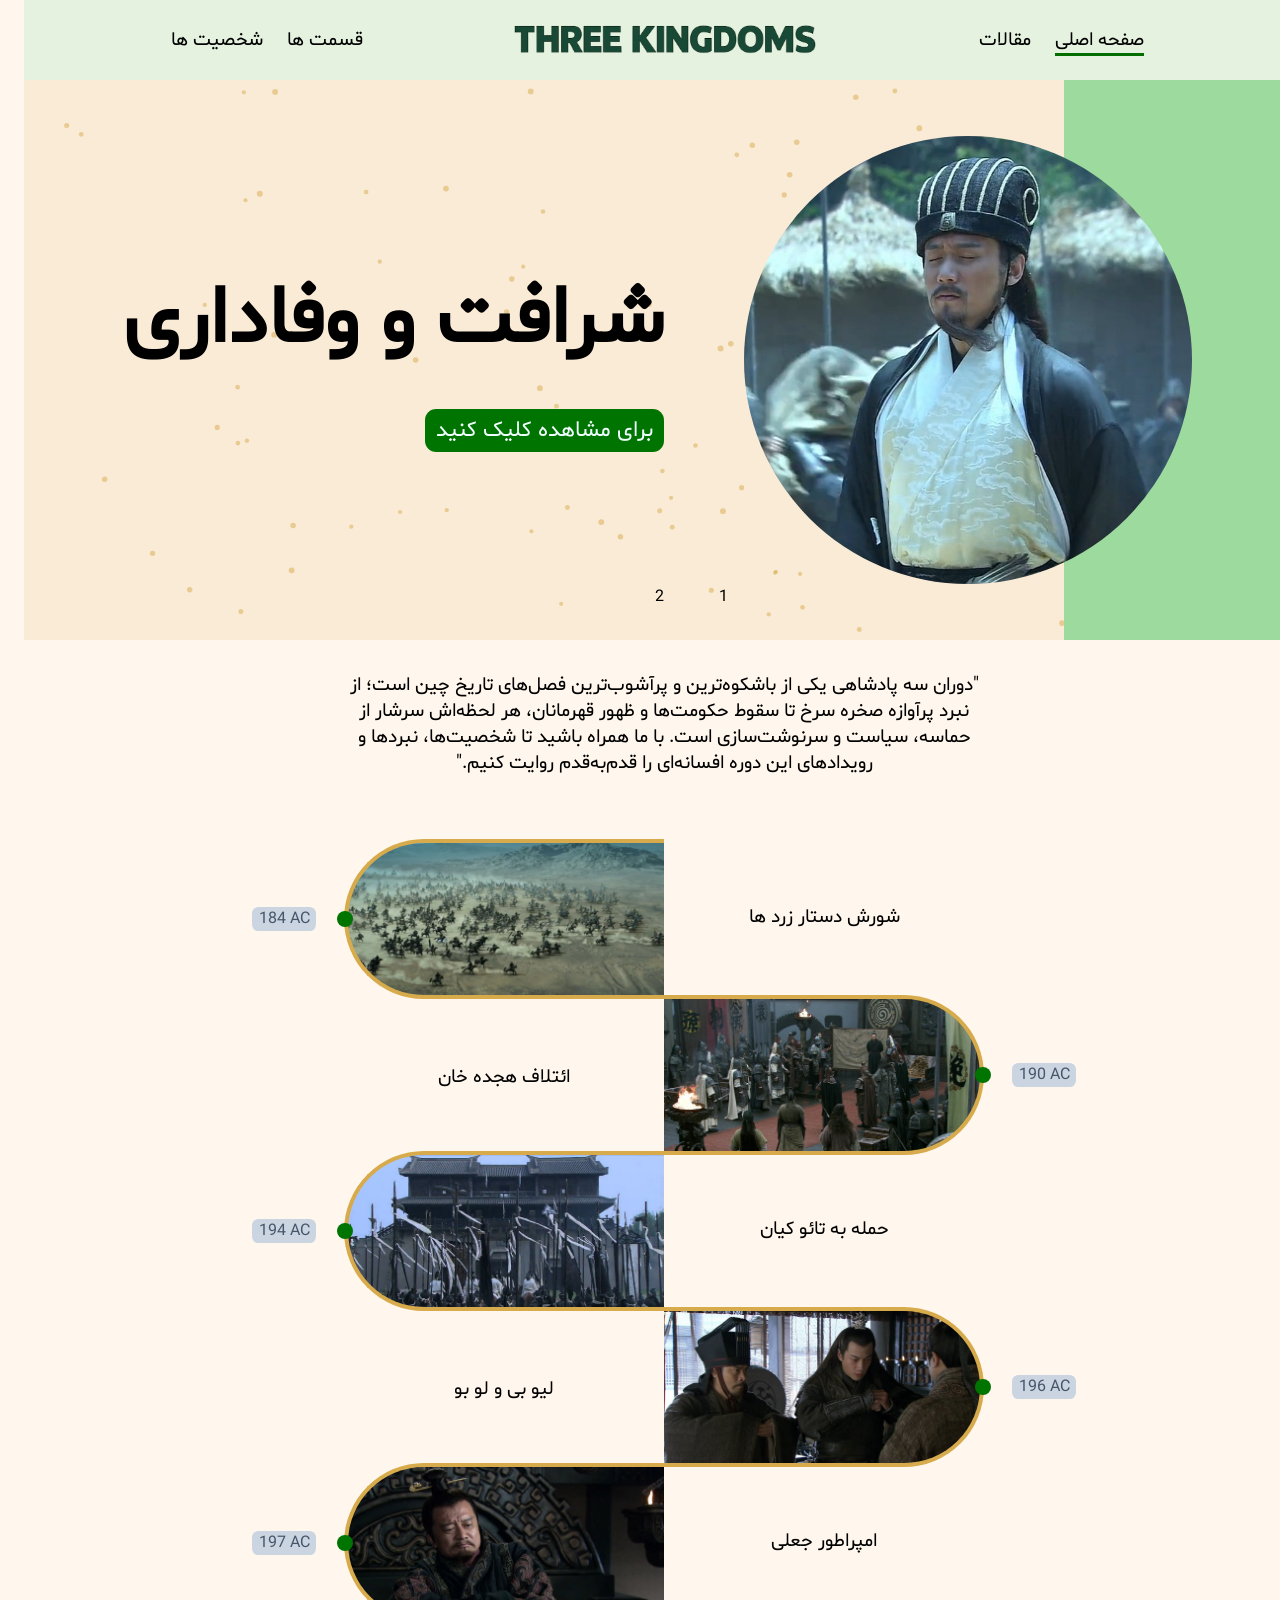
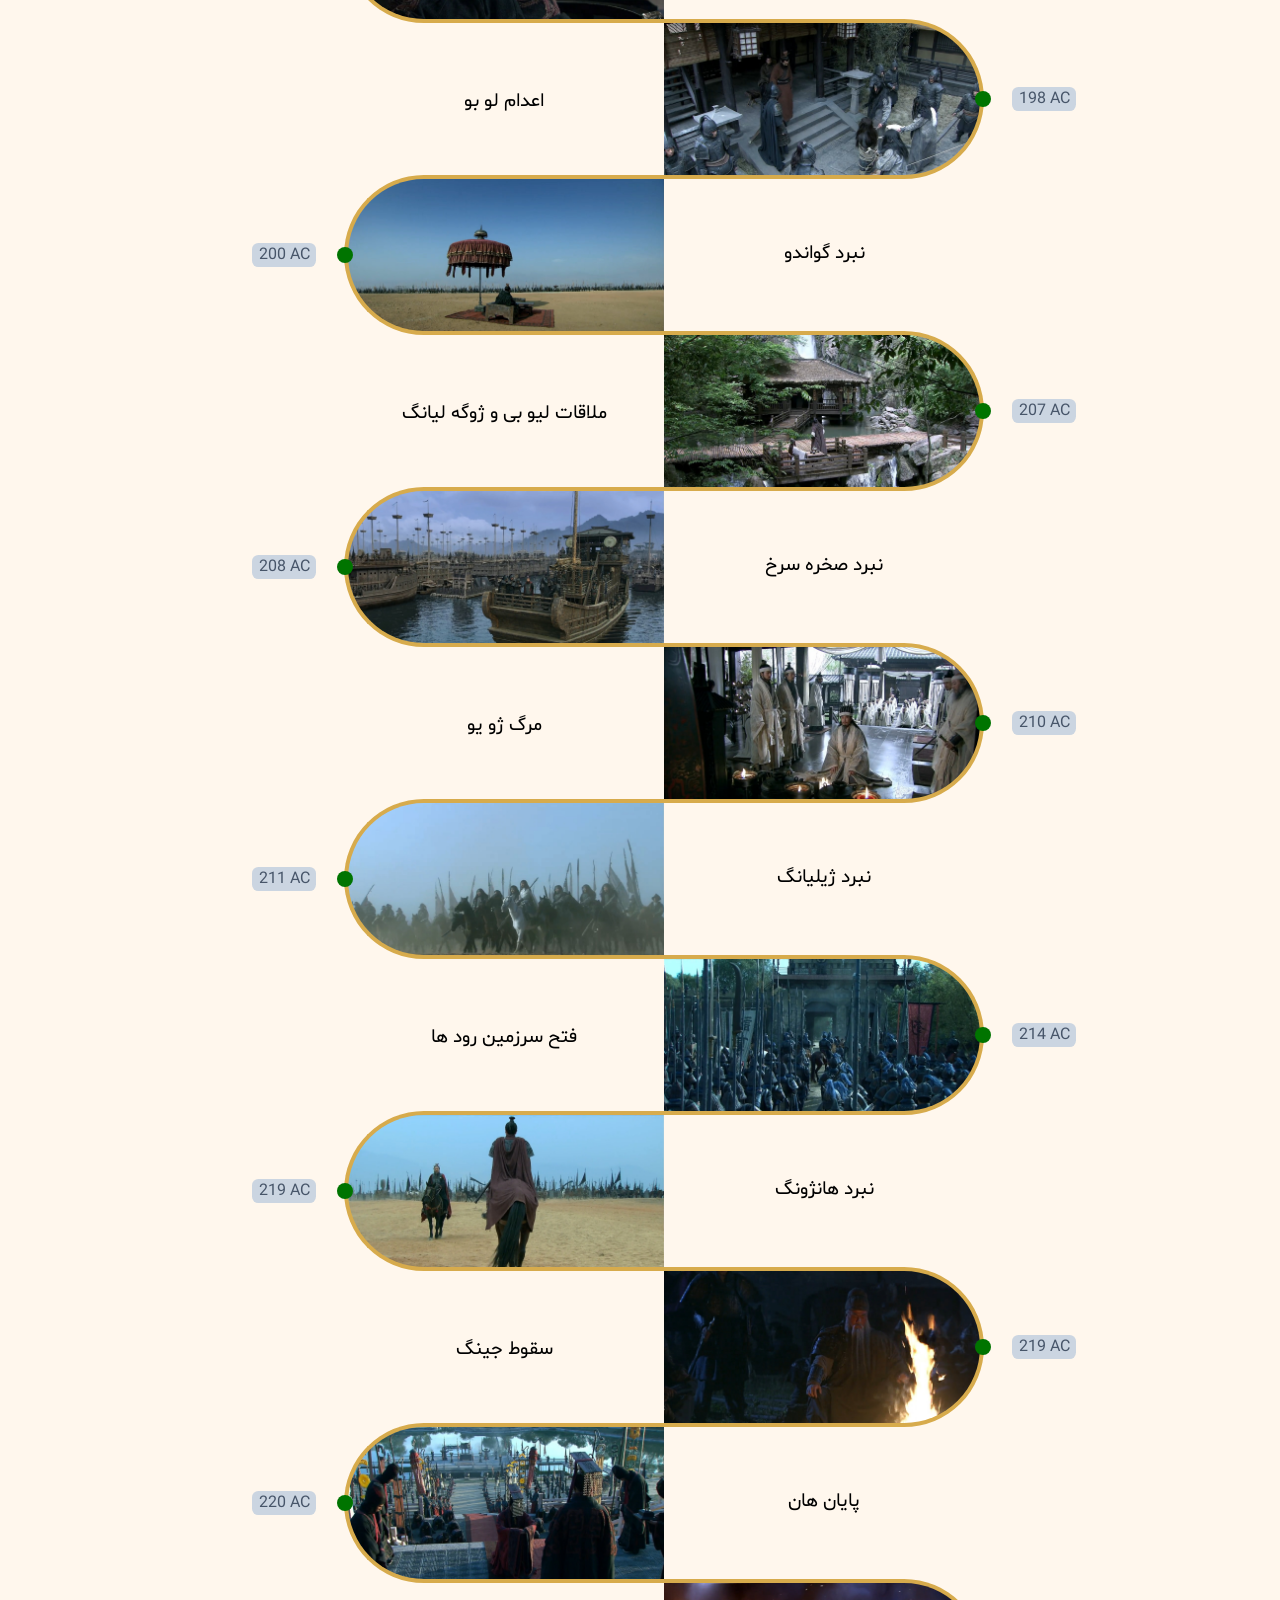
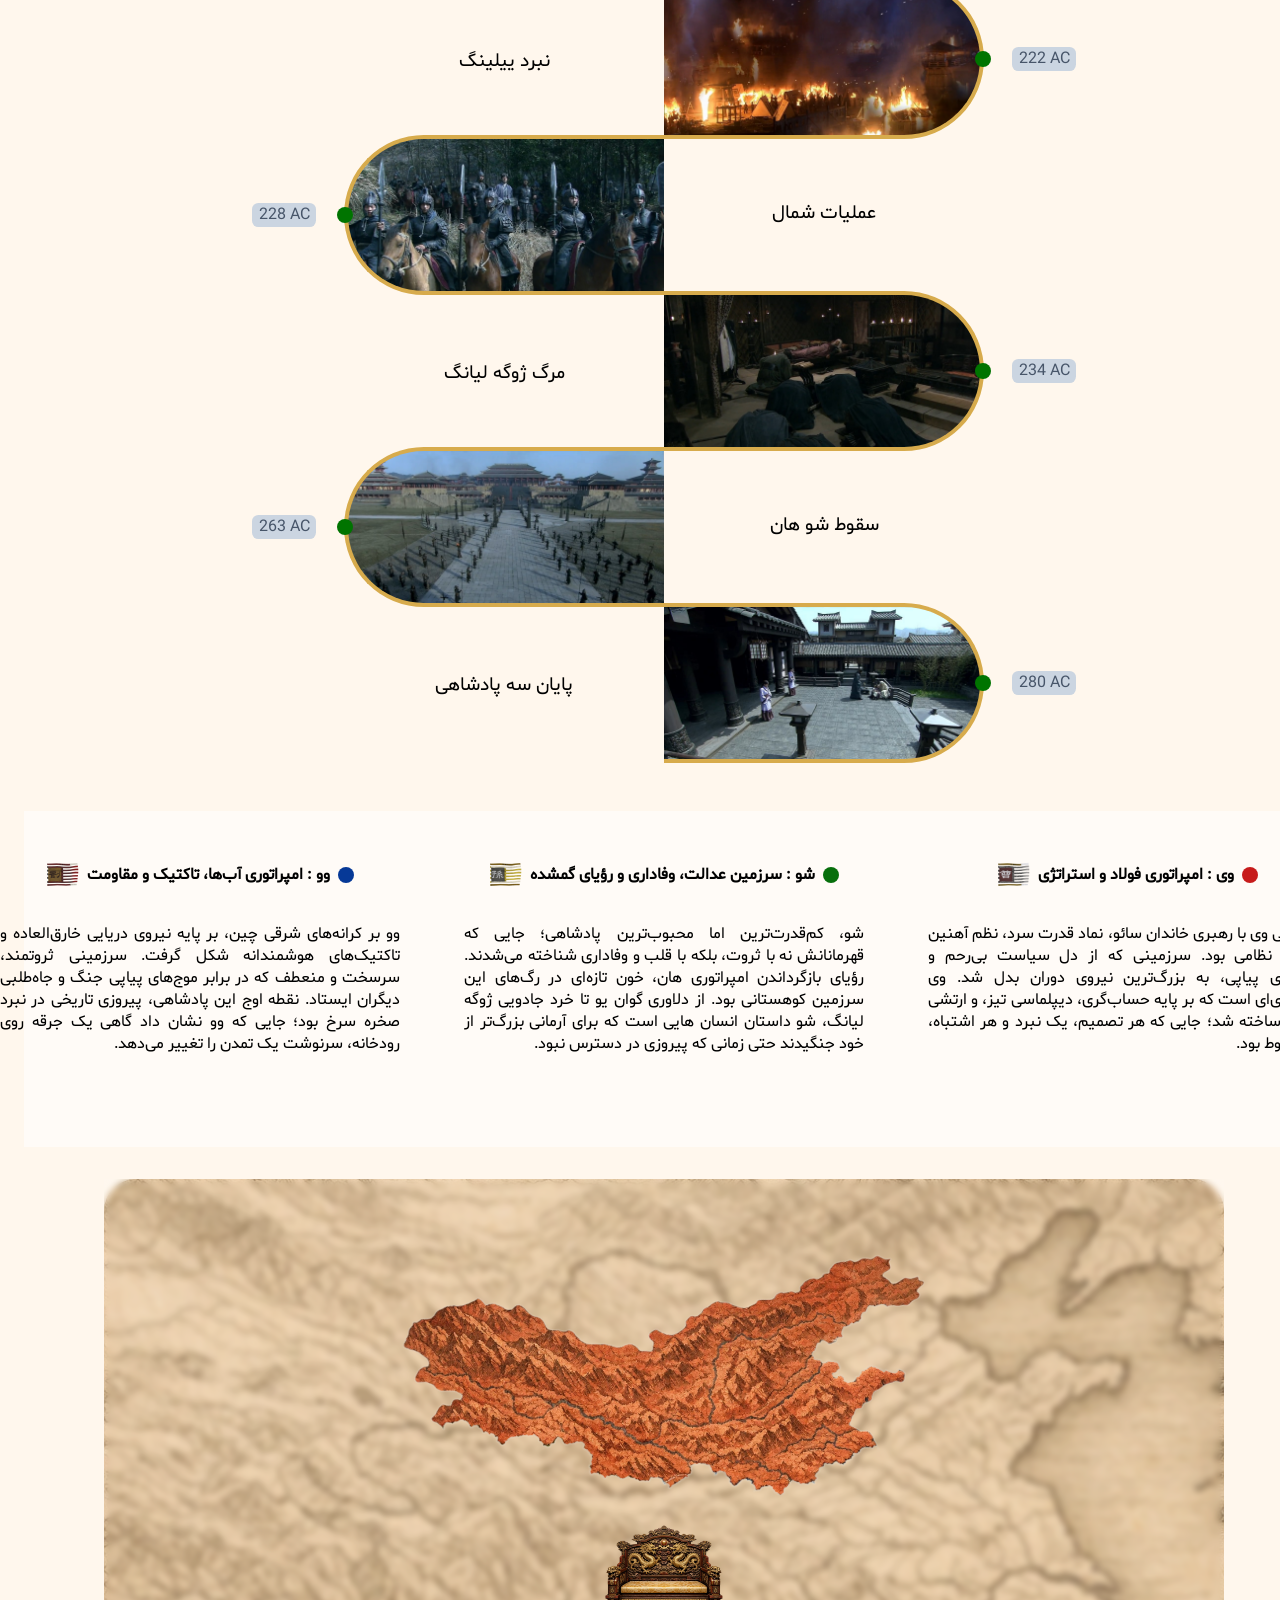
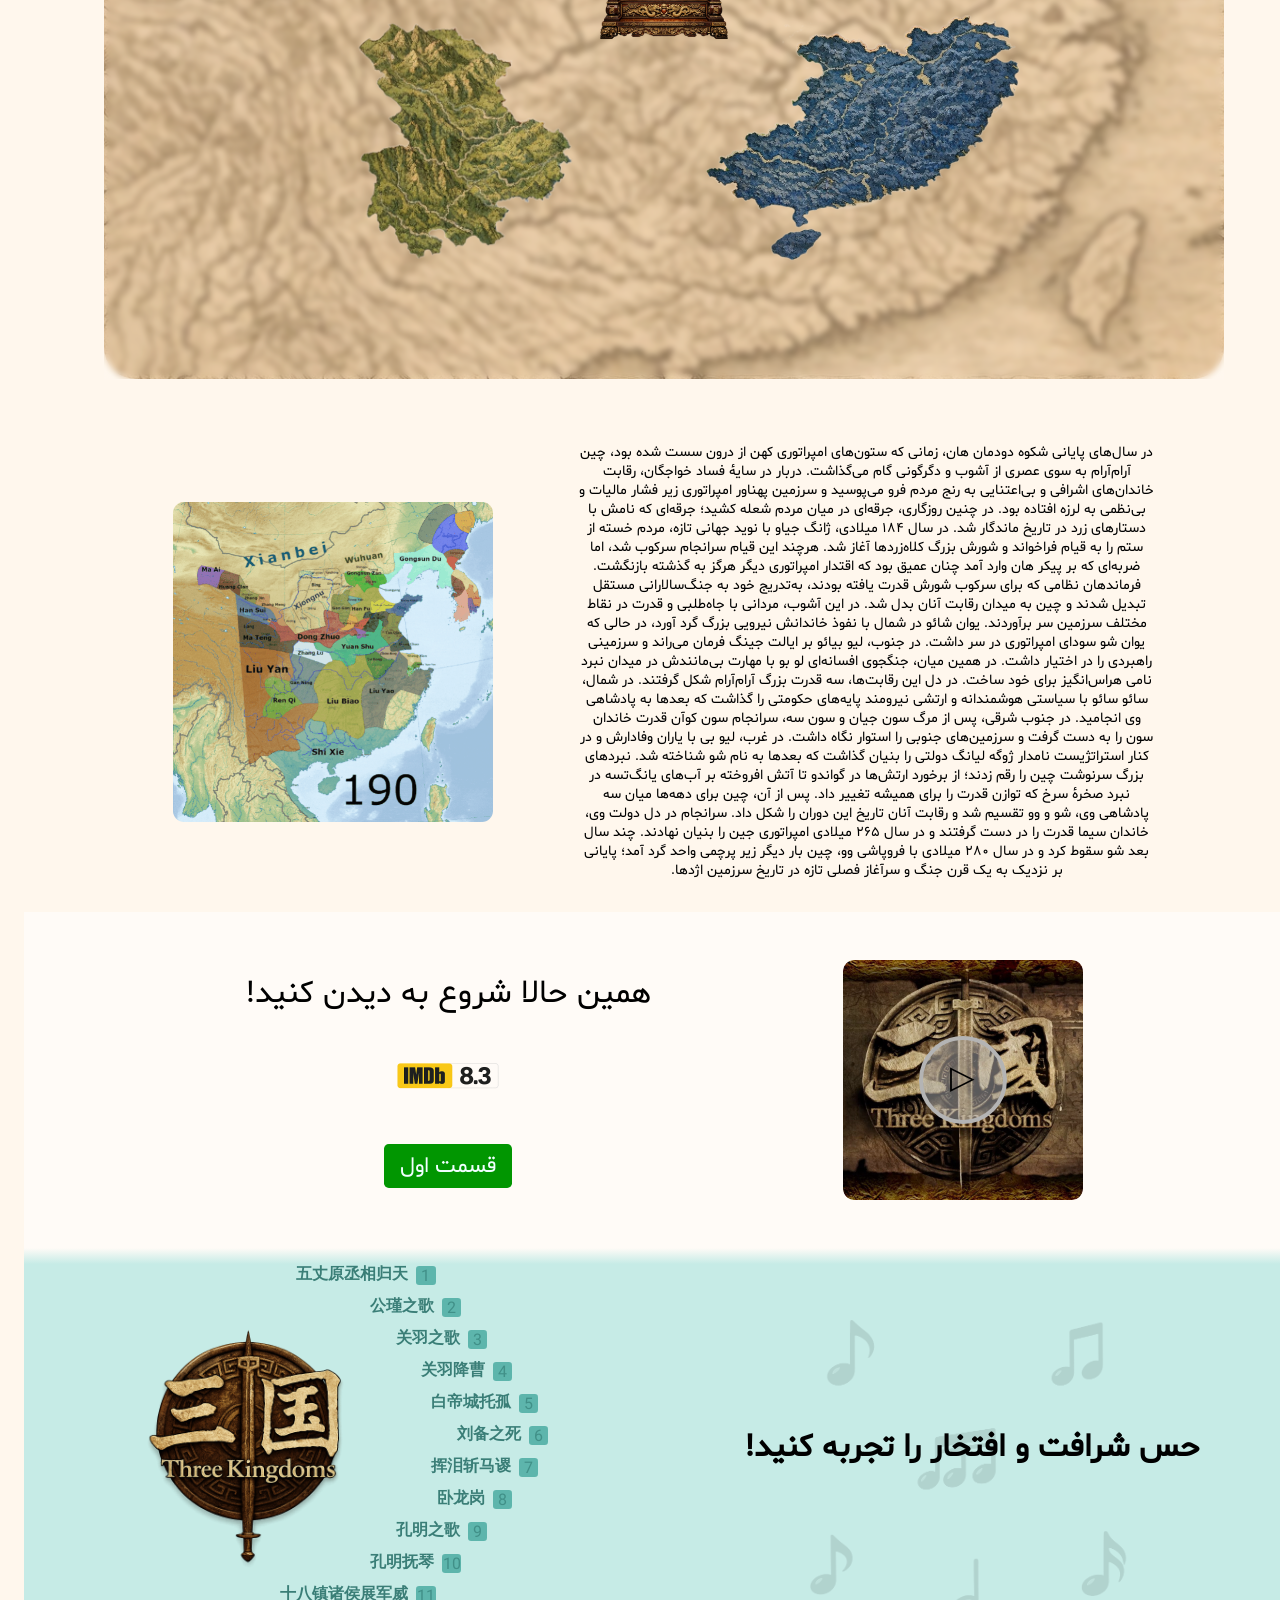
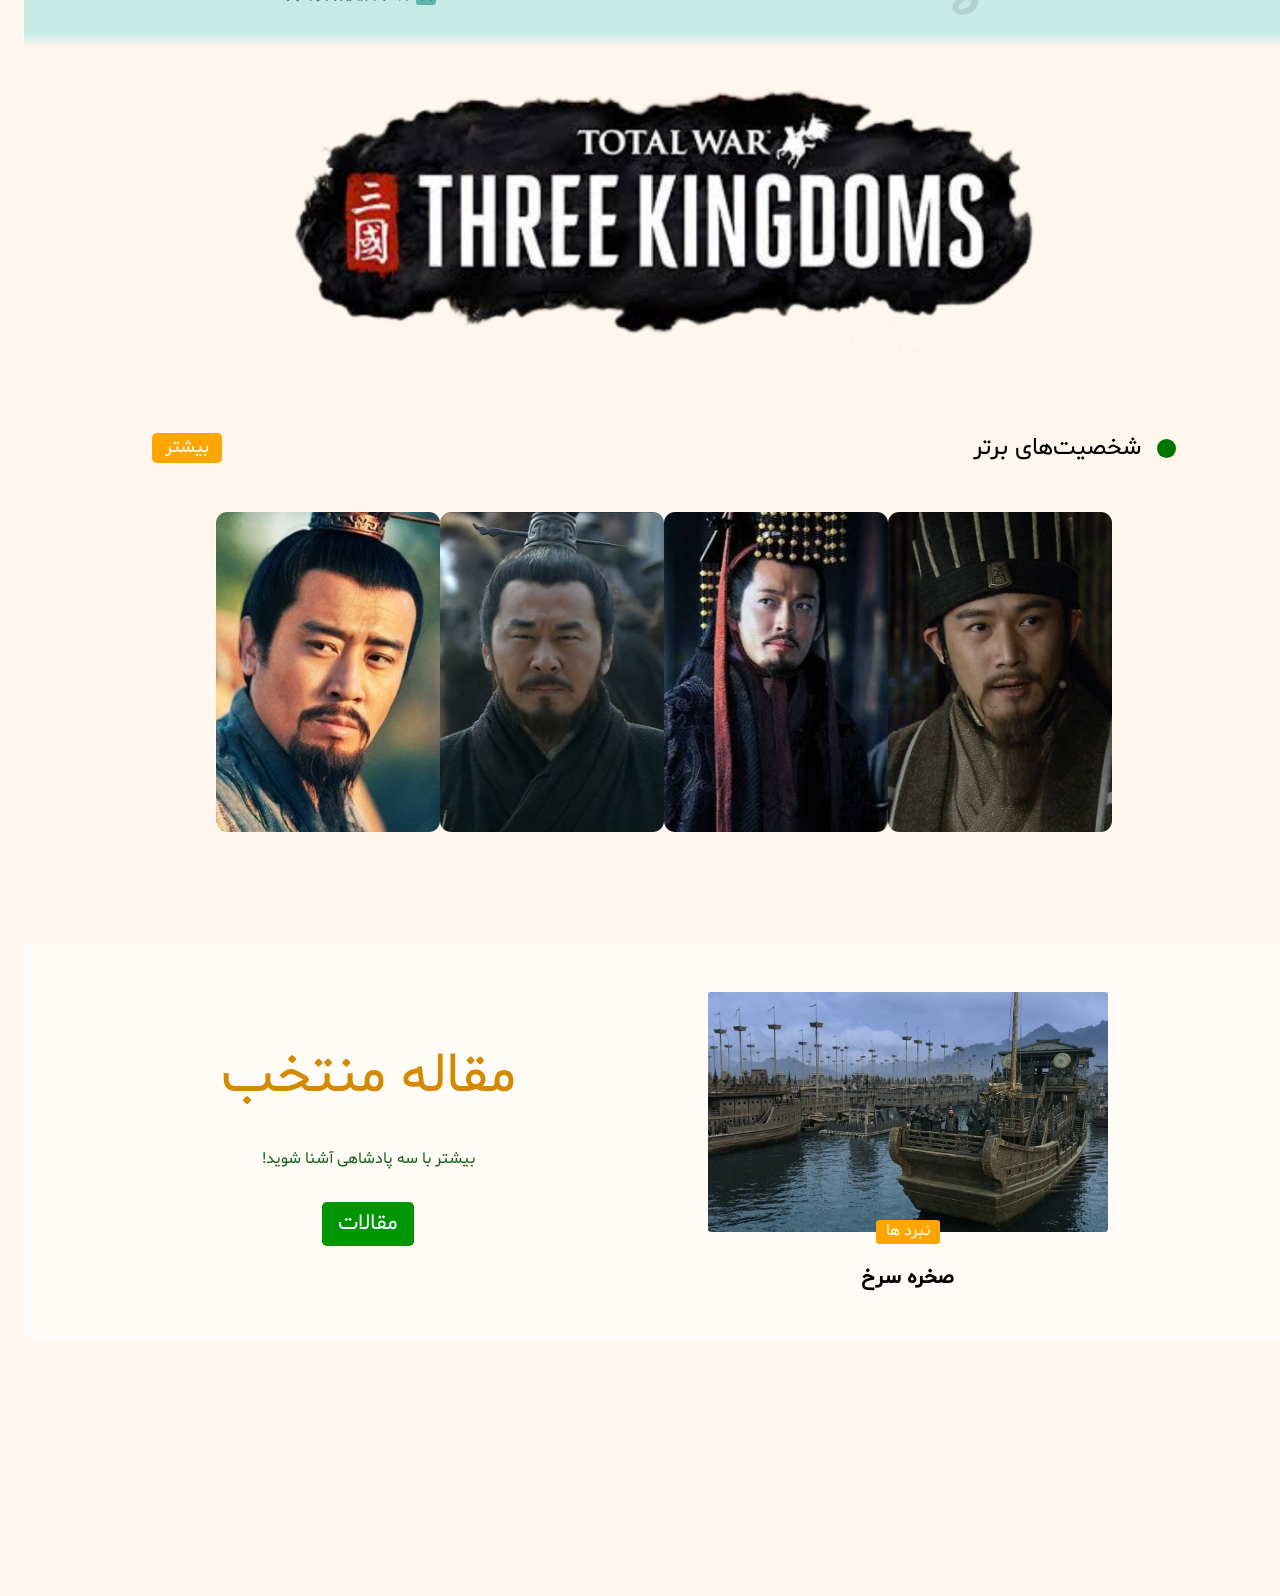
==== temp/index.html @ 510766f8 "Add files via upload" ====
<!doctype html>
<html lang="fa" dir="rtl">
  <head>
    <meta charset="UTF-8" />
    <meta name="viewport" content="width=device-width, initial-scale=1.0" />
    <meta name="theme-color" content="rgb(157, 218, 157)" />
    <link rel="stylesheet" href="../style/index.css" />
    <title>THREE KINGDOMS</title>
  </head>
  <body>
    <div class="div">
      <!-- header -->
      <div class="header">
        <div class="hed-1">
          <a href="../temp/index.html" class="hed-1-c"
            >صفحه اصلی
            <div class="a-extra ss"></div
          ></a>
          <a href="../temp/veblog.html" class="hed-1-c"
            >مقالات
            <div class="a-extra"></div
          ></a>
        </div>
        <div class="hed-2"></div>
        <div class="hed-1">
          <a href="../temp/episode.html" class="hed-1-c"
            >قسمت ها
            <div class="a-extra"></div
          ></a>
          <a href="../temp/persons.html" class="hed-1-c"
            >شخصیت ها
            <div class="a-extra"></div
          ></a>
        </div>
      </div>

      <div class="hola hidt"></div>
      <div class="panel w0">
        <div class="panel-titr">منو</div>
        <div class="panel-body">
          <a href="../temp/index.html" class="hed-1-c sd">صفحه اصلی </a>
          <a href="../temp/veblog.html" class="hed-1-c sd">مقالات </a>
          <a href="../temp/episode.html" class="hed-1-c sd">قسمت ها </a>
          <a href="../temp/persons.html" class="hed-1-c sd">شخصیت ها </a>
        </div>
      </div>
      <div class="panel-btn">
        <div class="panel-btn-child ca"></div>
        <div class="panel-btn-child cb"></div>
        <div class="panel-btn-child cc"></div>
      </div>
      <!-- hero -->
      <div class="hero">
        <canvas class="can"></canvas>
        <div class="hero-extra">
          <div class="hero-extra-1">
            <p class="s">1</p>
            <div class="hero-extra-1-kh"></div>
          </div>
          <div class="hero-extra-2">
            <p class="s">2</p>
            <div class="hero-extra-2-kh"></div>
          </div>
        </div>
        <div class="hero-1">
          <div class="hero-1-extra"></div>
          <div class="hero-1-1">
            <div class="hero-1-1-1"></div>
          </div>
          <div class="hero-1-2">
            <p class="hero-1-2-1">شرافت و وفاداری</p>
            <a href="../temp/episode.html" class="hero-1-2-2"
              >برای مشاهده کلیک کنید</a
            >
          </div>
        </div>
        <div class="hero-2 hidden">
          <div class="hero-2-extra"></div>
          <div class="hero-2-1">
            <p class="hero-2-1-1">ستیز و نیرنگ برای تسلط بر کشور</p>
            <a href="../temp/persons.html" class="hero-2-1-2">شخصیت های برتر</a>
          </div>
          <div class="hero-2-2">
            <div class="hero-2-2-1"></div>
          </div>
        </div>
      </div>
      <!-- text under hero -->
      <div class="under-ded">
        <div class="under-1"></div>
        <p class="under-2">
          "دوران سه پادشاهی یکی از باشکوه‌ترین و پرآشوب‌ترین فصل‌های تاریخ چین
          است؛ از نبرد پرآوازه صخره سرخ تا سقوط حکومت‌ها و ظهور قهرمانان، هر
          لحظه‌اش سرشار از حماسه، سیاست و سرنوشت‌سازی است. با ما همراه باشید تا
          شخصیت‌ها، نبردها و رویدادهای این دوره افسانه‌ای را قدم‌به‌قدم روایت
          کنیم."
        </p>
        <div class="under-3"></div>
      </div>
      <!--  timeline  -->
      <div class="time-line">
        <div class="time-left">
          <div class="time-left-1">شورش دستار زرد ها</div>
          <div
            class="time-left-2"
            style="background-image: url(&quot;../pict/first.jpg&quot;)"
          >
            <div class="time-left-cer"></div>
            <div class="time-left-date">184 AC</div>
          </div>
        </div>

        <div class="time-right">
          <div
            class="time-right-1"
            style="background-image: url(&quot;../pict/t1.jpg&quot;)"
          >
            <div class="time-right-cer"></div>
            <div class="time-right-date">190 AC</div>
          </div>
          <div class="time-right-2">ائتلاف هجده خان</div>
        </div>

        <div class="time-left">
          <div class="time-left-1">حمله به تائو کیان</div>
          <div
            class="time-left-2"
            style="background-image: url(&quot;../pict/t2.jpg&quot;)"
          >
            <div class="time-left-cer"></div>
            <div class="time-left-date">194 AC</div>
          </div>
        </div>

        <div class="time-right">
          <div
            class="time-right-1"
            style="background-image: url(&quot;../pict/t3.jpg&quot;)"
          >
            <div class="time-right-cer"></div>
            <div class="time-right-date">196 AC</div>
          </div>
          <div class="time-right-2">لیو بی و لو بو</div>
        </div>

        <div class="time-left">
          <div class="time-left-1">امپراطور جعلی</div>
          <div
            class="time-left-2"
            style="background-image: url(&quot;../pict/t4.jpg&quot;)"
          >
            <div class="time-left-cer"></div>
            <div class="time-left-date">197 AC</div>
          </div>
        </div>

        <div class="time-right">
          <div
            class="time-right-1"
            style="background-image: url(&quot;../pict/t5.jpg&quot;)"
          >
            <div class="time-right-cer"></div>
            <div class="time-right-date">198 AC</div>
          </div>
          <div class="time-right-2">اعدام لو بو</div>
        </div>

        <div class="time-left">
          <div class="time-left-1">نبرد گواندو</div>
          <div
            class="time-left-2"
            style="background-image: url(&quot;../pict/t6.jpg&quot;)"
          >
            <div class="time-left-cer"></div>
            <div class="time-left-date">200 AC</div>
          </div>
        </div>

        <div class="time-right">
          <div
            class="time-right-1"
            style="background-image: url(&quot;../pict/t7.jpg&quot;)"
          >
            <div class="time-right-cer"></div>
            <div class="time-right-date">207 AC</div>
          </div>
          <div class="time-right-2">ملاقات لیو بی و ژوگه لیانگ</div>
        </div>

        <div class="time-left">
          <div class="time-left-1">نبرد صخره سرخ</div>
          <div
            class="time-left-2"
            style="background-image: url(&quot;../pict/t8.jpg&quot;)"
          >
            <div class="time-left-cer"></div>
            <div class="time-left-date">208 AC</div>
          </div>
        </div>

        <div class="time-right">
          <div
            class="time-right-1"
            style="background-image: url(&quot;../pict/t9.jpg&quot;)"
          >
            <div class="time-right-cer"></div>
            <div class="time-right-date">210 AC</div>
          </div>
          <div class="time-right-2">مرگ ژو یو</div>
        </div>

        <div class="time-left">
          <div class="time-left-1">نبرد ژیلیانگ</div>
          <div
            class="time-left-2"
            style="background-image: url(&quot;../pict/t10.jpg&quot;)"
          >
            <div class="time-left-cer"></div>
            <div class="time-left-date">211 AC</div>
          </div>
        </div>

        <div class="time-right">
          <div
            class="time-right-1"
            style="background-image: url(&quot;../pict/t11.jpg&quot;)"
          >
            <div class="time-right-cer"></div>
            <div class="time-right-date">214 AC</div>
          </div>
          <div class="time-right-2">فتح سرزمین رود ها</div>
        </div>

        <div class="time-left">
          <div class="time-left-1">نبرد هانژونگ</div>
          <div
            class="time-left-2"
            style="background-image: url(&quot;../pict/t12.jpg&quot;)"
          >
            <div class="time-left-cer"></div>
            <div class="time-left-date">219 AC</div>
          </div>
        </div>

        <div class="time-right">
          <div
            class="time-right-1"
            style="background-image: url(&quot;../pict/t20.jpg&quot;)"
          >
            <div class="time-right-cer"></div>
            <div class="time-right-date">219 AC</div>
          </div>
          <div class="time-right-2">سقوط جینگ</div>
        </div>

        <div class="time-left">
          <div class="time-left-1">پایان هان</div>
          <div
            class="time-left-2"
            style="background-image: url(&quot;../pict/t13.jpg&quot;)"
          >
            <div class="time-left-cer"></div>
            <div class="time-left-date">220 AC</div>
          </div>
        </div>

        <div class="time-right">
          <div
            class="time-right-1"
            style="background-image: url(&quot;../pict/t14.jpg&quot;)"
          >
            <div class="time-right-cer"></div>
            <div class="time-right-date">222 AC</div>
          </div>
          <div class="time-right-2">نبرد ییلینگ</div>
        </div>

        <div class="time-left">
          <div class="time-left-1">عملیات شمال</div>
          <div
            class="time-left-2"
            style="background-image: url(&quot;../pict/t17.jpg&quot;)"
          >
            <div class="time-left-cer"></div>
            <div class="time-left-date">228 AC</div>
          </div>
        </div>

        <div class="time-right">
          <div
            class="time-right-1"
            style="background-image: url(&quot;../pict/t21.jpg&quot;)"
          >
            <div class="time-right-cer"></div>
            <div class="time-right-date">234 AC</div>
          </div>
          <div class="time-right-2">مرگ ژوگه لیانگ</div>
        </div>

        <div class="time-left">
          <div class="time-left-1">سقوط شو هان</div>
          <div
            class="time-left-2"
            style="background-image: url(&quot;../pict/t18.jpg&quot;)"
          >
            <div class="time-left-cer"></div>
            <div class="time-left-date">263 AC</div>
          </div>
        </div>

        <div class="time-right">
          <div
            class="time-right-1"
            style="background-image: url(&quot;../pict/t19.jpg&quot;)"
          >
            <div class="time-right-cer"></div>
            <div class="time-right-date">280 AC</div>
          </div>
          <div class="time-right-2">پایان سه پادشاهی</div>
        </div>
        <div class="dd"></div>
      </div>
      <!-- three kingdoms text -->
      <div class="thtext">
        <div class="th-child">
          <div class="th-titr">
            <div
              class="th-titr-1"
              style="background-color: rgb(199, 27, 27)"
            ></div>
            <div class="th-titr-2">وی : امپراتوری فولاد و استراتژی</div>
            <div
              class="th-titr-3"
              style="background-image: url(&quot;../pngpic/c.png&quot;)"
            ></div>
          </div>
          <div class="th-text">
            پادشاهی وی با رهبری خاندان سائو، نماد قدرت سرد، نظم آهنین و نبوغ
            نظامی بود. سرزمینی که از دل سیاست بی‌رحم و جنگ‌های پیاپی، به
            بزرگ‌ترین نیروی دوران بدل شد. وی امپراتوری‌ای است که بر پایه
            حساب‌گری، دیپلماسی تیز، و ارتشی بی‌رحم ساخته شد؛ جایی که هر تصمیم،
            یک نبرد و هر اشتباه، یک سقوط بود.
          </div>
        </div>
        <div class="th-child">
          <div class="th-titr">
            <div
              class="th-titr-1"
              style="background-color: rgb(7, 111, 12)"
            ></div>
            <div class="th-titr-2">
              شو : سرزمین عدالت، وفاداری و رؤیای گمشده
            </div>
            <div
              class="th-titr-3"
              style="background-image: url(&quot;../pngpic/d.png&quot;)"
            ></div>
          </div>
          <div class="th-text">
            شو، کم‌قدرت‌ترین اما محبوب‌ترین پادشاهی؛ جایی که قهرمانانش نه با
            ثروت، بلکه با قلب و وفاداری شناخته می‌شدند. رؤیای بازگرداندن
            امپراتوری هان، خون تازه‌ای در رگ‌های این سرزمین کوهستانی بود. از
            دلاوری گوان یو تا خرد جادویی ژوگه لیانگ، شو داستان انسان هایی است که
            برای آرمانی بزرگ‌تر از خود جنگیدند حتی زمانی که پیروزی در دسترس
            نبود.
          </div>
        </div>
        <div class="th-child">
          <div class="th-titr">
            <div
              class="th-titr-1"
              style="background-color: rgb(6, 57, 151)"
            ></div>
            <div class="th-titr-2">وو : امپراتوری آب‌ها، تاکتیک و مقاومت</div>
            <div
              class="th-titr-3"
              style="background-image: url(&quot;../pngpic/b.png&quot;)"
            ></div>
          </div>
          <div class="th-text">
            وو بر کرانه‌های شرقی چین، بر پایه نیروی دریایی خارق‌العاده و
            تاکتیک‌های هوشمندانه شکل گرفت. سرزمینی ثروتمند، سرسخت و منعطف که در
            برابر موج‌های پیاپی جنگ و جاه‌طلبی دیگران ایستاد. نقطه اوج این
            پادشاهی، پیروزی تاریخی در نبرد صخره سرخ بود؛ جایی که وو نشان داد
            گاهی یک جرقه روی رودخانه، سرنوشت یک تمدن را تغییر می‌دهد.
          </div>
        </div>
      </div>
      <div class="thtext-extra">
        <div class="thtext-extra-extra red r1"></div>
        <div
          class="thtext-extra-child"
          style="border: rgb(199, 27, 27) solid 1px"
        ></div>
        <div
          class="thtext-extra-child"
          style="border: rgb(7, 111, 12) solid 1px"
        ></div>
        <div
          class="thtext-extra-child"
          style="border: rgb(6, 57, 151) solid 1px"
        ></div>
      </div>

      <!-- road to throne -->
      <div class="throne">
        <div class="throne-hale"></div>
        <canvas class="thcan"></canvas>
      </div>

      <!-- gif -->
      <div class="gif">
        <div class="gif-1">
          در سال‌های پایانی شکوه دودمان هان، زمانی که ستون‌های امپراتوری کهن از
          درون سست شده بود، چین آرام‌آرام به سوی عصری از آشوب و دگرگونی گام
          می‌گذاشت. دربار در سایهٔ فساد خواجگان، رقابت خاندان‌های اشرافی و
          بی‌اعتنایی به رنج مردم فرو می‌پوسید و سرزمین پهناور امپراتوری زیر فشار
          مالیات و بی‌نظمی به لرزه افتاده بود. در چنین روزگاری، جرقه‌ای در میان
          مردم شعله کشید؛ جرقه‌ای که نامش با دستارهای زرد در تاریخ ماندگار شد.
          در سال ۱۸۴ میلادی، ژانگ جیاو با نوید جهانی تازه، مردم خسته از ستم را
          به قیام فراخواند و شورش بزرگ کلاه‌زردها آغاز شد. هرچند این قیام
          سرانجام سرکوب شد، اما ضربه‌ای که بر پیکر هان وارد آمد چنان عمیق بود که
          اقتدار امپراتوری دیگر هرگز به گذشته بازنگشت. فرماندهان نظامی که برای
          سرکوب شورش قدرت یافته بودند، به‌تدریج خود به جنگ‌سالارانی مستقل تبدیل
          شدند و چین به میدان رقابت آنان بدل شد. در این آشوب، مردانی با جاه‌طلبی
          و قدرت در نقاط مختلف سرزمین سر برآوردند. یوان شائو در شمال با نفوذ
          خاندانش نیرویی بزرگ گرد آورد، در حالی که یوان شو سودای امپراتوری در سر
          داشت. در جنوب، لیو بیائو بر ایالت جینگ فرمان می‌راند و سرزمینی راهبردی
          را در اختیار داشت. در همین میان، جنگجوی افسانه‌ای لو بو با مهارت
          بی‌مانندش در میدان نبرد نامی هراس‌انگیز برای خود ساخت. در دل این
          رقابت‌ها، سه قدرت بزرگ آرام‌آرام شکل گرفتند. در شمال، سائو سائو با
          سیاستی هوشمندانه و ارتشی نیرومند پایه‌های حکومتی را گذاشت که بعدها به
          پادشاهی وی انجامید. در جنوب شرقی، پس از مرگ سون جیان و سون سه، سرانجام
          سون کوآن قدرت خاندان سون را به دست گرفت و سرزمین‌های جنوبی را استوار
          نگاه داشت. در غرب، لیو بی با یاران وفادارش و در کنار استراتژیست نامدار
          ژوگه لیانگ دولتی را بنیان گذاشت که بعدها به نام شو شناخته شد. نبردهای
          بزرگ سرنوشت چین را رقم زدند؛ از برخورد ارتش‌ها در گواندو تا آتش
          افروخته بر آب‌های یانگ‌تسه در نبرد صخرهٔ سرخ که توازن قدرت را برای
          همیشه تغییر داد. پس از آن، چین برای دهه‌ها میان سه پادشاهی وی، شو و وو
          تقسیم شد و رقابت آنان تاریخ این دوران را شکل داد. سرانجام در دل دولت
          وی، خاندان سیما قدرت را در دست گرفتند و در سال ۲۶۵ میلادی امپراتوری
          جین را بنیان نهادند. چند سال بعد شو سقوط کرد و در سال ۲۸۰ میلادی با
          فروپاشی وو، چین بار دیگر زیر پرچمی واحد گرد آمد؛ پایانی بر نزدیک به یک
          قرن جنگ و سرآغاز فصلی تازه در تاریخ سرزمین اژدها.
        </div>
        <div class="gif-2"></div>
      </div>

      <!-- one -->
      <div class="one">
        <div class="one-1">
          <a
            class="ww"
            href="https://www.moviesho.com/playonline/6101?player=aHR0cHM6Ly9zci5tb3ZpZXNoby5jb20vU2VyaWVzL1RocmVlLktpbmdkb21zL1RocmVlLktpbmdkb21zLkUwMS43MjBwLm1rdg=="
          ></a>
          <div class="one-1-pic"></div>
          <div class="one-1-hale"></div>
          <div class="one-1-cer">
            <div class="one-1-cer-c"><div class="mo">▷</div></div>
          </div>
        </div>
        <div class="one-2">
          <div class="one-2-1">همین حالا شروع به دیدن کنید!</div>
          <div class="one-2-2"></div>
          <a
            href="https://www.moviesho.com/playonline/6101?player=aHR0cHM6Ly9zci5tb3ZpZXNoby5jb20vU2VyaWVzL1RocmVlLktpbmdkb21zL1RocmVlLktpbmdkb21zLkUwMS43MjBwLm1rdg=="
            class="one-2-3 sasa"
            >قسمت اول</a
          >
        </div>
      </div>

      <!-- music -->
      <div class="music">
        <div class="music-e-1"></div>
        <div class="music-e-2"></div>
        <div class="music-1">
          <div class="music-1-2">حس شرافت و افتخار را تجربه کنید!</div>
          <div class="music-1-pic"></div>
        </div>
        <div class="music-2">
          <div class="music-2-pic"></div>

          <div class="omg j1">
            <div data-id="aaa" class="omgg">
              <div class="omg-num">1</div>
              <div class="omg-text">五丈原丞相归天</div>
            </div>
          </div>

          <div class="omg j2">
            <div data-id="bbb" class="omgg">
              <div class="omg-num">2</div>
              <div class="omg-text">公瑾之歌</div>
            </div>
          </div>

          <div class="omg j3">
            <div data-id="ccc" class="omgg">
              <div class="omg-num">3</div>
              <div class="omg-text">关羽之歌</div>
            </div>
          </div>

          <div class="omg j4">
            <div data-id="ddd" class="omgg">
              <div class="omg-num">4</div>
              <div class="omg-text">关羽降曹</div>
            </div>
          </div>

          <div class="omg j5">
            <div data-id="ttt" class="omgg">
              <div class="omg-num">5</div>
              <div class="omg-text">白帝城托孤</div>
            </div>
          </div>

          <div class="omg j6">
            <div data-id="eee" class="omgg">
              <div class="omg-num">6</div>
              <div class="omg-text">刘备之死</div>
            </div>
          </div>

          <div class="omg j7">
            <div data-id="lll" class="omgg">
              <div class="omg-num">7</div>
              <div class="omg-text">挥泪斩马谡</div>
            </div>
          </div>

          <div class="omg j8">
            <div data-id="ggg" class="omgg">
              <div class="omg-num">8</div>
              <div class="omg-text">卧龙岗</div>
            </div>
          </div>

          <div class="omg j9">
            <div data-id="hhh" class="omgg">
              <div class="omg-num">9</div>
              <div class="omg-text">孔明之歌</div>
            </div>
          </div>

          <div class="omg j10">
            <div data-id="iii" class="omgg">
              <div class="omg-num">10</div>
              <div class="omg-text">孔明抚琴</div>
            </div>
          </div>

          <div class="omg j11">
            <div data-id="fff" class="omgg">
              <div class="omg-num">11</div>
              <div class="omg-text">十八镇诸侯展军威</div>
            </div>
          </div>
        </div>
      </div>

      <!-- music bar -->
      <div class="music-bar h0">
        <div class="music-bar-main">
          <div class="music-time">0:00</div>
          <div class="music-pro-dad h25s">
            <div class="music-pro"></div>
            <div class="music-cer"></div>
          </div>
          <div id="main-btn" class="playstop-btn"></div>
          <div class="music-name"></div>
          <div class="close"></div>
        </div>
      </div>
      <!-- tk poster -->
      <div class="poster-dad">
        <canvas class="poster"></canvas>
      </div>
      <!-- persons -->
      <div class="persons-hed">
        <div class="person-titr">
          <div class="person-titr-1"></div>
          <div class="person-titr-2">شخصیت‌های برتر</div>
        </div>
        <div class="more-person"><a href="http://" class="qwqw">بیشتر</a></div>
      </div>
      <div class="persons">
        <div class="person" style="margin-right: 4rem">
          <div class="p-ex"></div>
          <div
            class="person-pic"
            style="background-image: url(&quot;../pic/jp.jpg&quot;)"
          ></div>
          <div class="person-hale"></div>
          <div class="person-enf">
            <div class="person-name">ژوگه لیانگ با نام محترم کنگ مینگ</div>
            <div class="person-to">
              Lorem ipsum dolor sit amet consectetur, adipisicing elit. Culpa
              eligendi perspiciatis animi obcaecati rem molestiae quod
              reiciendis doloremque sequi saepe laboriosam vero sapiente error
              placeat eaque accusantium odio, suscipit magni!
            </div>
          </div>
        </div>

        <div class="person">
          <div class="p-ex"></div>
          <div
            class="person-pic"
            style="background-image: url(&quot;../pic/sunquanp.jpeg&quot;)"
          ></div>
          <div class="person-hale"></div>
          <div class="person-enf">
            <div class="person-name">سون کوآن با نام محترم ژونگمو</div>
            <div class="person-to">
              Lorem ipsum dolor sit amet consectetur, adipisicing elit. Culpa
              eligendi perspiciatis animi obcaecati rem molestiae quod
              reiciendis doloremque sequi saepe laboriosam vero sapiente error
              placeat eaque accusantium odio, suscipit magni!
            </div>
          </div>
        </div>

        <div class="person">
          <div class="p-ex"></div>
          <div
            class="person-pic"
            style="background-image: url(&quot;../pic/caop.jpg&quot;)"
          ></div>
          <div class="person-hale"></div>
          <div class="person-enf">
            <div class="person-name">سائو سائو با نام محترم منگده</div>
            <div class="person-to">
              Lorem ipsum dolor sit amet consectetur, adipisicing elit. Culpa
              eligendi perspiciatis animi obcaecati rem molestiae quod
              reiciendis doloremque sequi saepe laboriosam vero sapiente error
              placeat eaque accusantium odio, suscipit magni!
            </div>
          </div>
        </div>

        <div class="person" style="margin-left: 4rem">
          <div class="p-ex"></div>
          <div
            class="person-pic"
            style="background-image: url(&quot;../pic/liubeyp.jpeg&quot;)"
          ></div>
          <div class="person-hale"></div>
          <div class="person-enf">
            <div class="person-name">لیو بی با نام محترم ژوآنده</div>
            <div class="person-to">
              Lorem ipsum dolor sit amet consectetur, adipisicing elit. Culpa
              eligendi perspiciatis animi obcaecati rem molestiae quod
              reiciendis doloremque sequi saepe laboriosam vero sapiente error
              placeat eaque accusantium odio, suscipit magni!
            </div>
          </div>
        </div>
      </div>

      <!-- magale -->
      <div class="magale">
        <div class="magale-1">
          <div class="magale-1-pic">
            <div href="" class="magale-1-pic-1">
              <a href="" class="opq"></a>
              <div class="magale-1-pic-1-1"></div>
              <div class="magale-1-pic-1-2">
                <div class="cer"></div>
                <div class="cer"></div>
                <div class="cer"></div>
              </div>
            </div>
            <div class="magale-1-pic-2">نبرد ها</div>
          </div>
          <div class="magale-1-name">صخره سرخ</div>
        </div>
        <div class="magale-2">
          <div class="magale-2-1">مقاله منتخب</div>
          <div class="magale-2-2">بیشتر با سه پادشاهی آشنا شوید!</div>
          <a href="../temp/veblog.html" class="one-2-3">مقالات</a>
        </div>
      </div>
    </div>
    <div class="space"></div>
    <!-- footer -->
    <div class="footer">
      <div class="footer-hed">
        <div class="footer-hed-pic"></div>
      </div>

      <div class="footer-dad">
        <div class="footer-1">
          <div class="footer-1-hed">
            <div class="footer-1-hed-cer"></div>
            <div class="footer-1-hed-name">راه های ارتباطی</div>
          </div>
          <div class="footer-1-body">
            <div class="footer-1-body-ch">
              <div
                class="footer-1-body-ch-1"
                style="
                  background-image: url(&quot;../pngpic/phone.png&quot;);
                  background-size: cover;
                "
              ></div>
              <div class="footer-1-body-ch-2">09302745553</div>
            </div>
            <div class="footer-1-body-ch">
              <div
                class="footer-1-body-ch-1"
                style="
                  background-image: url(&quot;../pngpic/email.png&quot;);
                  background-size: cover;
                "
              ></div>
              <div class="footer-1-body-ch-2">mohsen2351fazeli@gmail.com</div>
            </div>
          </div>
        </div>
        <div class="footer-1">
          <div class="footer-1-hed">
            <div class="footer-1-hed-cer"></div>
            <div class="footer-1-hed-name">شبکه های اجتماعی</div>
          </div>
          <div class="footer-1-body">
            <div class="footer-1-body-ch">
              <div
                class="footer-1-body-ch-1"
                style="
                  background-image: url(&quot;../pngpic/tel.png&quot;);
                  background-size: cover;
                "
              ></div>
              <div dir="ltr" class="footer-1-body-ch-2">@zhuge_liang208</div>
            </div>
            <div class="footer-1-body-ch">
              <div
                class="footer-1-body-ch-1"
                style="
                  background-image: url(&quot;../pngpic/insta.png&quot;);
                  background-size: cover;
                "
              ></div>
              <div dir="ltr" class="footer-1-body-ch-2">mohsen2351fazeli</div>
            </div>
            <div class="footer-1-body-ch">
              <div
                class="footer-1-body-ch-1"
                style="
                  background-image: url(&quot;../pngpic/lin.png&quot;);
                  background-size: cover;
                "
              ></div>
              <div dir="ltr" class="footer-1-body-ch-2">mohsenfazeli</div>
            </div>
            <div class="footer-1-body-ch">
              <div
                class="footer-1-body-ch-1"
                style="
                  background-image: url(&quot;../pngpic/eitaa.png&quot;);
                  background-size: cover;
                "
              ></div>
              <div dir="ltr" class="footer-1-body-ch-2">@zhugeliang</div>
            </div>
          </div>
        </div>

        <div class="footer-2">
          <div class="footer-2-1">©کلیه حقوق مادی و معنوی سایت محفوظ است.</div>
          <div class="footer-2-2">ساخته شده توسط محسن فاضلی</div>
        </div>
      </div>
      <div class="footer-picpng">
        <div class="footer-picpng-pic"></div>
      </div>
    </div>

    <audio src="" class="audio"></audio>
    <script src="../script/index.js"></script>
  </body>
</html>
---- style/index.css ----
* {
  margin: 0;
  font-family: "shabnam";
}
@font-face {
  font-family: "shabnam";
  src: url("../style/Shabnam.woff2");
}
body {
  background-color: rgb(255, 247, 237);
  cursor: default;
  position: relative;
}
a {
  color: black;
  text-decoration: none;
}
.div {
  background-color: rgb(255, 247, 237);
  position: relative;
}
/* header */
.header {
  height: 5rem;
  background-color: rgb(228, 242, 223);
  display: flex;
  justify-content: space-between;
  align-items: center;
  position: sticky;
  top: 0;
  z-index: 1000;
  transition: all 500ms;
}
.hed-1 {
  display: flex;
  align-items: center;
  justify-content: center;
  width: 40%;
  gap: 1.5rem;
  font-size: 1.2rem;
}
.hed-1-c {
  position: relative;
}
.hed-1-c:hover .a-extra {
  cursor: pointer;
  width: 100%;
  transition: all 300ms;
}
.hed-2 {
  background-image: url("../pic/head.png");
  background-size: contain;
  height: 4rem;
  width: 20.3rem;
}
.a-extra {
  position: absolute;
  height: 2.5px;
  background-color: rgb(0, 111, 0);
  width: 0;
  transition: all 300ms;
}
.ss {
  width: 100%;
}
.panel-btn {
  position: fixed;
  width: 1.5rem;
  height: 1rem;
  top: 1.5rem;
  right: 1rem;
  display: flex;
  flex-direction: column;
  justify-content: space-between;
  align-items: center;
  transition: all 600ms;
  z-index: 100000000000000000000000000000000000000000000000000000000000000000000000000000000;
  display: none;
}
.panel-btn-child {
  width: 1.5rem;
  height: 0.2rem;
  background-color: orange;
  position: relative;
  z-index: 100000000000000000000000000000000000000000000000000000000000000000000000000000000;
  transition: all 600ms;
}
.t {
  top: calc(3.5rem / 2 - 0.5rem);
  transition: all 600ms;
}
.hola {
  position: fixed;
  top: 0;
  right: 0;
  width: 100%;
  height: 100%;
  background-color: rgba(0, 0, 0, 0.4);
  z-index: 100000000000000000000000000000000000000000000000000000000000000;
  transition: all 600ms;
}
.panel {
  position: fixed;
  height: 100vh;
  width: 15rem;
  right: 0;
  top: 0;
  z-index: 100000000000000000000000000000000000000000000000000000000000000000;
  background-color: rgb(255, 247, 237);
  transition: all 600ms;
  overflow: hidden;

  display: flex;
  flex-direction: column;
}
.panel-titr {
  margin: 1rem 1rem 0 0;
  font-size: 1.4rem;
  font-weight: bold;
  color: orange;
}
.panel-body {
  margin-top: 2rem;
  display: flex;
  flex-direction: column;
  gap: 0.7rem;
  padding-right: 1rem;
  padding-left: 1rem;

  min-width: 10rem;
}
.sd {
  border-bottom: solid 1px rgb(169, 208, 127);
  padding-bottom: 0.3rem;
}
.w0 {
  width: 0%;
  transition: all 600ms;
}
.hidt {
  display: none;
  transition: all 600ms;
}
.r12 {
  right: 12.5rem;
  transition: all 600ms;
}
.cat {
  position: absolute;
  top: 0.4rem;
  transform: rotate(45deg);
  transform-origin: center;
  transition: all 600ms;
}
.cct {
  position: absolute;
  top: 0.4rem;
  transform: rotate(-45deg);
  transform-origin: center;
  transition: all 600ms;
}
/* hero */
.hero {
  height: 35rem;
  background-color: antiquewhite;
  position: relative;
  overflow: hidden;
}
.hero-1 {
  width: 100%;
  height: 100%;
  position: relative;
  display: flex;
  overflow: hidden;
}
.hero-1-1 {
  display: flex;
  justify-content: flex-start;
  align-items: center;
  width: 50%;
  height: 100%;
}
.hero-1-1-1 {
  background-image: url("../pic/d.jpg");
  width: 28rem;
  height: 28rem;
  border-radius: 9999px;
  background-size: contain;
  margin-right: 7rem;
  position: relative;
  z-index: 1;
  transition: all 600ms;
}
.hero-1-2 {
  width: 50%;
  height: 100%;
  display: flex;
  flex-direction: column;
  justify-content: center;
  gap: 2rem;
  align-items: flex-start;
}
.hero-1-2-1 {
  font-size: 5rem;
  font-weight: bolder;
  transition: all 500ms;
}
.hero-1-2-2 {
  color: azure;
  font-size: 1.4rem;
  background-color: rgb(0, 116, 0);
  padding: 0.4rem 0.7rem 0.4rem 0.7rem;
  border-radius: 0.7rem;
  transition: all 500ms;
}
.hero-1-extra {
  position: absolute;
  height: 100%;
  right: 0;
  width: 15rem;
  background-color: rgb(157, 218, 157);
  transition: all 500ms;
}
.hero-2 {
  width: 100%;
  height: 100%;
  position: relative;
  display: flex;
}
.hero-2-1 {
  width: 40%;
  height: 100%;
  display: flex;
  flex-direction: column;
  justify-content: center;
  gap: 3rem;
  align-items: flex-start;
  margin-right: 10%;
}
.hero-2-1-1 {
  font-size: 5rem;
  transition: all 500ms;
}
.hero-2-1-2 {
  color: azure;
  font-size: 1.4rem;
  background-color: rgb(0, 116, 0);
  padding: 0.4rem 0.7rem 0.4rem 0.7rem;
  border-radius: 0.7rem;
  transition: all 500ms;
  position: relative;
  z-index: 1;
}
.hero-2-2 {
  width: 50%;
  height: 100%;
  display: flex;
  justify-content: center;
  align-items: center;
  position: relative;
  z-index: 1;
}
.hero-2-2-1 {
  background-image: url("../pic/i.jpg");
  width: 28rem;
  height: 28rem;
  border-radius: 9999px;
  background-size: contain;
  position: relative;
  z-index: 1;
  transition: all 600ms;
}
.hero-2-extra {
  position: absolute;
  width: 25rem;
  height: 100%;
  left: 0;
  background-color: rgb(157, 218, 157);
  transition: all 500ms;
}
.hero-extra {
  position: absolute;
  bottom: 2rem;
  right: calc(50% - 4rem);
  z-index: 2;
  width: 8rem;
  display: flex;
  align-items: center;
}
.hero-extra-1 {
  position: relative;
  z-index: 1;
  width: 50%;
  display: flex;
  align-items: center;
  gap: 0.2rem;
}
.hero-extra-2 {
  position: relative;
  z-index: 1;
  width: 50%;
  display: flex;
  align-items: center;
  gap: 0.2rem;
}
.hero-extra-1-kh {
  height: 0.2rem;
  background-color: rgb(145, 113, 67);
  border-radius: 0.5rem;
}
.hero-extra-2-kh {
  height: 0.2rem;
  background-color: rgb(145, 113, 67);
  border-radius: 0.5rem;
}
.s {
  font-feature-settings: "tnam";
}
.can {
  position: absolute;
}
.animate {
  animation: khat 5000ms linear;
}
@keyframes khat {
  0% {
    width: 0;
  }
  100% {
    width: 2.5rem;
  }
}
/* extra */
.d4 {
  transform: translateY(4rem);
}
.lz {
  transform: translateX(-100rem);
}
.w35 {
  width: 35rem;
}
.o0 {
  opacity: 0;
}
.hidden {
  display: none;
}
.rz {
  transform: translateX(100rem);
}
.r0 {
  left: calc(100% - 25rem);
}
.h4 {
  height: 4rem;
  transition: all 500ms;
}
/* text under hero */
.under-ded {
  display: flex;
  align-items: center;
  justify-content: center;
}
.under-2 {
  padding: 2rem 0 0.2rem 0;
  width: 50%;
  text-align: center;
  display: flex;
  justify-content: center;
  align-items: center;
  font-size: 1.2rem;
}
/* timeline */
.time-line {
  display: flex;
  flex-direction: column;
  align-items: center;
  margin-top: 4rem;
  position: relative;
}
.time-left {
  display: flex;
  height: 10rem;
  width: 40rem;
  margin-top: -4px;
}
.time-left-1 {
  width: 50%;
  height: 100%;
  /* border-top: solid rgba(215, 171, 76, 1) 4px; */
  border-bottom: solid transparent 4px;
  box-sizing: border-box;
  display: flex;
  justify-content: center;
  align-items: center;
  font-size: 1.2rem;
}
.time-left-2 {
  width: 50%;
  height: 100%;
  border-top: solid rgb(215, 171, 76) 4px;
  border-left: solid rgba(215, 171, 76, 1) 4px;
  border-bottom: solid rgba(215, 171, 76, 1) 4px;
  border-top-left-radius: 999999px;
  border-bottom-left-radius: 999999px;
  position: relative;
  background-size: cover;
  box-sizing: border-box;
}
.time-left-cer {
  position: absolute;
  width: 1rem;
  height: 1rem;
  border-radius: 99999px;
  background-color: rgb(0, 116, 0);
  top: calc(50% - 0.5rem);
  left: -0.7rem;
}
.time-left-date {
  position: absolute;
  background-color: rgb(203, 213, 225);
  color: rgb(71, 85, 105);
  width: 4rem;
  height: 1.5rem;
  display: flex;
  align-items: center;
  justify-content: center;
  border-radius: 0.4rem;
  top: calc(50% - 0.75rem);
  left: -6rem;
  direction: ltr;
}
.time-right {
  display: flex;
  height: 10rem;
  width: 40rem;
  margin-top: -4px;
}

.time-right-2 {
  width: 50%;
  height: 100%;
  /* border-bottom: solid rgba(215, 171, 76, 1) 4px; */
  border-top: solid transparent 4px;
  box-sizing: border-box;
  display: flex;
  justify-content: center;
  align-items: center;
  font-size: 1.2rem;
}
.time-right-1 {
  width: 50%;
  height: 100%;
  border-top: solid rgb(215, 171, 76) 4px;
  border-right: solid rgba(215, 171, 76, 1) 4px;
  border-bottom: solid rgba(215, 171, 76, 1) 4px;
  border-top-right-radius: 999999px;
  border-bottom-right-radius: 999999px;
  position: relative;
  background-size: cover;
  box-sizing: border-box;
}

.time-right-cer {
  position: absolute;
  width: 1rem;
  height: 1rem;
  border-radius: 99999px;
  background-color: rgb(0, 116, 0);
  top: calc(50% - 0.5rem);
  right: -0.7rem;
}

.time-right-date {
  position: absolute;
  background-color: rgb(203, 213, 225);
  color: rgb(71, 85, 105);
  width: 4rem;
  height: 1.5rem;
  display: flex;
  align-items: center;
  justify-content: center;
  border-radius: 0.4rem;
  top: calc(50% - 0.75rem);
  right: -6rem;
  direction: ltr;
}
/* road to throne */
.throne {
  margin: 2rem 5rem 0 5rem;
  height: 50rem;
  background-image: url("../pngpic/allb.png");
  background-size: cover;
  background-position: center;
  border-radius: 2rem;
  position: relative;
}
.throne-hale {
  position: absolute;
  inset: 0;
  background-color: rgba(255, 255, 255, 0.1);
  backdrop-filter: blur(3px);
  background-image: radial-gradient(transparent 50%, rgb(255, 247, 237) 70%);
}
.thcan {
  position: relative;
  z-index: 5;
}
/* three kingdoms text */
.thtext {
  margin-top: 3rem;
  padding: 3rem 2rem 3rem 2rem;
  display: flex;
  justify-content: center;
  align-items: center;
  gap: 4rem;
  background-color: rgb(255, 251, 247);
  position: relative;
}
.th-child {
  display: flex;
  flex-direction: column;
  width: 25rem;
  min-width: 25rem;
  gap: 2rem;
  height: 15rem;
  align-items: center;
}
.th-titr {
  display: flex;
  gap: 0.5rem;
  align-items: center;
  justify-content: center;
  font-size: 1rem;
  font-weight: 900;
}
.th-titr-1 {
  width: 1rem;
  height: 1rem;
  border-radius: 999999px;
}
.th-text {
  text-align: justify;
}
.th-titr-3 {
  width: 2rem;
  height: 2rem;
  background-size: contain;
}
.thtext-extra {
  position: relative;
  z-index: 2;
  display: flex;
  gap: 1rem;
  margin-top: -2rem;
  margin-right: calc(50% - 2.5rem);
  display: none;
}
.thtext-extra-child {
  width: 1rem;
  height: 1rem;
  border-radius: 9999px;
}
.thtext-extra-extra {
  width: 1rem;
  height: 1rem;
  border-radius: 9999px;
  position: absolute;
  transition: all 300ms;
}
.red {
  border: rgb(199, 27, 27) solid 1px;
  background-color: rgb(199, 27, 27);
  transition: all 300ms;
}
.green {
  background-color: rgb(7, 111, 12);
  border: rgb(7, 111, 12) solid 1px;

  transition: all 300ms;
}
.blue {
  background-color: rgb(6, 57, 151);
  border: rgb(6, 57, 151) solid 1px;

  transition: all 300ms;
}
.r1 {
  right: 0rem;
  transition: all 300ms;
}
.r2 {
  right: 2.1rem;
  transition: all 300ms;
}
.r3 {
  right: 4.2rem;
  transition: all 300ms;
}
/* gif */
.gif {
  margin: 4rem 4rem 0 4rem;
  display: flex;
  justify-content: space-evenly;
  align-items: center;
  text-align: center;
}
.gif-1 {
  font-size: 0.9rem;
  width: 50%;
}
.gif-2 {
  width: 20rem;
  height: 20rem;
  background-image: url("../pngpic/sa.gif");
  background-size: cover;
  border-radius: 0.7rem;
}
/* one */
.one {
  margin-top: 2rem;
  display: flex;
  justify-content: center;
  padding: 3rem 0 3rem 0;
  align-items: center;
  gap: 12rem;
  background-color: rgb(255, 251, 247);
}
.one-1 {
  width: 15rem;
  height: 15rem;
  overflow: hidden;
  border-radius: 0.7rem;
  position: relative;
}
.one-1:hover .one-1-pic {
  transform: scale(1.2);
  transition: all 300ms;
}
.one-1:hover .one-1-cer-c {
  transform: scale(0.9);
  transition: all 300ms;
}
.one-1:hover .one-1-hale {
  opacity: 1;
  transition: all 300ms;
}
.one-1-pic {
  width: 100%;
  height: 100%;
  background-image: url("../pic/waffen.jpg");
  background-size: cover;
  border-radius: 0.7rem;
  transition: all 300ms;
}
.one-1-hale {
  position: absolute;
  inset: 0;
  border-radius: 0.7rem;
  background-color: rgba(0, 0, 0, 0.5);
  opacity: 0.2;
  transition: all 300ms;
}
.ww {
  position: absolute;
  z-index: 100;
  inset: 0;
}
.one-1-cer {
  position: absolute;
  inset: 0;
  display: flex;
  justify-content: center;
  align-items: center;
}
.one-1-cer-c {
  width: 5rem;
  height: 5rem;
  background: rgba(180, 180, 180, 0.5);
  border-radius: 9999px;
  border: 4px solid rgb(180, 180, 180);
  display: flex;
  justify-content: center;
  align-items: center;
  font-size: 2rem;
  text-align: center;
  transition: all 300ms;
}
.one-2 {
  display: flex;
  flex-direction: column;
  align-items: center;
  position: relative;
}
.one-2-extra {
  position: absolute;
  width: 100%;
  height: 100%;
  display: flex;
  align-items: center;
  justify-content: center;
  opacity: 0.2;
  font-size: 5rem;
}
.one-2-1 {
  font-size: 2rem;
}
.one-2-2 {
  background-image: url("../pngpic/imdb.png");
  background-size: contain;
  width: 8rem;
  height: 8rem;
}
.one-2-3 {
  font-size: 1.4rem;
  background-color: rgb(1, 150, 1);
  padding: 0.4rem 1rem 0.4rem 1rem;
  border-radius: 0.3rem;
  color: azure;
}
/* music */
.music {
  height: 25rem;
  background-color: rgb(198 235 230);
  position: relative;
  display: flex;
  justify-content: space-evenly;
}
.music-e-1 {
  position: absolute;
  top: 0;
  width: 100%;
  height: 1rem;
  background-image: linear-gradient(
    180deg,
    rgb(255, 251, 247),
    rgb(198 235 230)
  );
}
.music-e-2 {
  position: absolute;
  bottom: 0;
  width: 100%;
  height: 1rem;
  background-image: linear-gradient(
    180deg,
    rgb(198 235 230),
    rgb(255, 247, 237)
  );
}
.music-1 {
  display: flex;
  flex-direction: column;
  height: 100%;
  align-items: flex-start;
  justify-content: center;
  gap: 2rem;
  position: relative;
  overflow: hidden;
  /* padding-right: 10rem; */
}
.music-1-2 {
  font-size: 2rem;
  font-weight: bolder;
  position: relative;
}
.music-1-pic {
  position: absolute;
  inset: 0;
  background-image: url("../pngpic/musicIcon.png");
  background-size: cover;
  opacity: 0.1;
}
.music-2 {
  height: 100%;
  width: 40%;
  display: flex;
  justify-content: flex-end;
  align-items: center;
  position: relative;
}
.music-2-pic {
  width: 15rem;
  height: 15rem;
  background-image: url("../pngpic/a.png");
  background-size: cover;
  background-position: center;
  position: relative;
}
.omg {
  position: absolute;
  width: 10rem;
  height: auto;
}
.omgg {
  display: flex;
  width: 100%;
  align-items: center;
  justify-content: flex-start;
  gap: 0.5rem;
}
.omgg:hover {
  cursor: pointer;
}
.omg-text {
  color: rgb(58, 126, 119);
  font-weight: bold;
}
.omg-num {
  width: 1.2rem;
  height: 1.2rem;
  border-radius: 0.2rem;
  background-color: rgb(93, 181, 172);
  text-align: center;
  color: rgb(65, 144, 136);
}
.j1 {
  top: 1rem;
  right: 40%;
}
.j2 {
  top: 3rem;
  right: 35%;
}
.j3 {
  top: 5rem;
  right: 30%;
}
.j4 {
  top: 7rem;
  right: 25%;
}
.j5 {
  top: 9rem;
  right: 20%;
}
.j6 {
  top: 11rem;
  right: 18%;
}
.j7 {
  top: 13rem;
  right: 20%;
}
.j8 {
  top: 15rem;
  right: 25%;
}
.j9 {
  top: 17rem;
  right: 30%;
}
.j10 {
  top: 19rem;
  right: 35%;
}
.j11 {
  top: 21rem;
  right: 40%;
}
/* music bar */

.music-bar {
  position: fixed;
  overflow: hidden;
  bottom: -4rem;
  width: 100%;
  height: 8rem;
  background-color: rgb(228, 242, 223);
  border-radius: 9999px;
  z-index: 1000000;
  transition: all 300ms;
}
.music-bar-main {
  width: 100%;
  height: 50%;
  display: flex;
  justify-content: center;
  align-items: center;
  gap: 2rem;
  transition: all 300ms;
}
.music-name {
  font-size: 1.2rem;
  font-weight: bolder;
  color: rgb(42, 113, 122);
  width: 10rem;
}
.music-pro-dad {
  width: 20rem;
  height: 0.75rem;
  border-radius: 99999px;
  background-color: rgb(20, 116, 110);
  position: relative;
  transition: all 200ms;
}
.music-pro {
  position: absolute;
  height: 100%;
  left: 0;
  width: 0%;
  border-bottom-left-radius: 99999px;
  border-top-left-radius: 99999px;
  background-color: rgb(42, 231, 164);
}
.music-cer {
  position: absolute;
  height: 0.25rem;
  width: 0.25rem;
  border-radius: 9999px;
  background-color: rgb(46, 151, 107);
  left: calc(0% - 0.125rem * 4);
  scale: 4;
}
.music-cer:hover {
  cursor: pointer;
}
.music-time {
  color: rgb(33, 103, 112);
}
.playstop-btn {
  width: 2rem;
  height: 2rem;
  border-radius: 50%;
  border: none;
  cursor: pointer;
  position: relative;
  transition: background 0.25s ease;
}

.playstop-btn::before {
  content: "";
  position: absolute;
  top: 50%;
  left: 50%;
  transform: translate(-50%, -50%);

  width: 0;
  height: 0;

  border-left: 1.1rem solid rgb(46, 151, 107);
  border-top: 0.7rem solid transparent;
  border-bottom: 0.7rem solid transparent;

  transition:
    border 0.25s ease,
    width 0.25s ease,
    height 0.25s ease,
    transform 0.25s ease;
}

.playstop-btn.is-stop::before {
  width: 1.2rem;
  height: 1.2rem;
  border: none;
  border-radius: 0.1rem;
  background:
    linear-gradient(rgb(46, 151, 107), rgb(46, 151, 107)) left,
    linear-gradient(rgb(46, 151, 107), rgb(46, 151, 107)) right;
  background-size: 35% 100%;
  background-repeat: no-repeat;
  transform: translate(-50%, -50%) scale(1);
}

.h25s {
  height: 0.25rem;
  transition: all 200ms;
}
.close {
  position: absolute;
  width: 0.9rem;
  height: 0.9rem;
  border-top: solid rgb(33, 103, 112) 2px;
  border-right: solid rgb(33, 103, 112) 2px;
  top: calc(2rem - 0.45rem);
  right: 2.5rem;
  rotate: 135deg;
}
.close:hover {
  cursor: pointer;
}
/* tk poster */
.poster-dad {
  margin: 1rem 0 0 0;
  height: 20rem;
  overflow: hidden;
}
.poster {
  position: relative;
  z-index: 5;
}
/* persons */
.persons {
  margin: 0 8rem 0 8rem;
  height: 24rem;
  display: flex;
  justify-content: space-between;
  align-items: center;
  position: relative;
}
.p-ex {
  position: absolute;
  width: 0.5rem;
  height: 0.5rem;
  border-top: solid azure 2px;
  border-right: solid azure 2px;
  top: 0.8rem;
  left: 0.5rem;
  rotate: 45deg;
  z-index: 10;
  max-width: 0.5rem;
  transition: all 400ms;
}
.ro {
  rotate: -135deg;
  transition: all 400ms;
}
.lk {
  left: 14rem;
  transition: all 400ms;
}
.person {
  width: 15rem;
  height: 20rem;
  border-radius: 0.7rem;
  position: relative;
  overflow: hidden;
  transition: all 400ms;
}
.person-pic {
  background-repeat: no-repeat;
  background-size: cover;
  width: 100%;
  height: 100%;
  background-position: center;
}
.person-hale {
  position: absolute;
  width: 100%;
  height: 100%;
  background-color: rgba(0, 0, 0, 0.7);
  top: 0;
  display: flex;
  flex-direction: column;
  opacity: 0;
  transition: all 400ms;
}
.person-enf {
  position: absolute;
  display: flex;
  flex-direction: column;
  align-items: center;
  width: 100%;
  height: 100%;
  top: 0;

  transform: translateX(-100%);
  transition: all 400ms;
}
.person-name {
  color: azure;
  width: 100%;
  text-align: center;
  margin-top: 1.5rem;
  font-size: 0.9rem;
}
.person-to {
  color: azure;
  width: 90%;
  text-align: justify;
  margin-top: 1rem;
}

.rt {
  opacity: 1;
  transition: all 400ms;
}
.re {
  transform: translateX(0);
  transition: all 400ms;
}
.sso {
  opacity: 0.7;
  transition: all 400ms;
}
.sss {
  scale: 0.8;
  transition: all 400ms;
}
.persons-hed {
  margin: 2rem 8rem 0 8rem;
  height: 4rem;
  display: flex;
  align-items: center;
  justify-content: space-between;
}
.person-titr {
  display: flex;
  gap: 1rem;
  align-items: center;
}
.person-titr-1 {
  width: 1.2rem;
  height: 1.2rem;
  border-radius: 9999999px;
  background-color: #007400;
}
.person-titr-2 {
  font-size: 1.5rem;
}
.more-person {
  font-size: 1.1rem;
  padding: 0.2rem 0.8rem 0.2rem 0.8rem;
  background-color: orange;
  border-radius: 0.3rem;
  color: azure;
}
.qwqw {
  color: azure;
}
/* magale */
.magale {
  margin: 5rem 0 0 0;
  display: flex;
  align-items: center;
  justify-content: center;
  gap: 12rem;
  background-color: rgb(255, 251, 247);
  padding: 3rem 0 3rem 0;
}
.magale-1 {
  display: flex;
  flex-direction: column;
  align-items: center;
  gap: 2rem;
}

.magale-1-pic {
  width: 25rem;
  height: 15rem;

  position: relative;
}
.magale-1-name {
  font-size: 1.3rem;
  font-weight: bolder;
}
.magale-1-pic-1 {
  border-radius: 0.2rem;
  width: 100%;
  height: 100%;
  position: relative;
  overflow: hidden;
  display: block;
}
.magale-1-pic-2 {
  position: absolute;
  width: 4rem;
  height: 1.5rem;
  color: azure;
  text-align: center;
  border-radius: 0.2rem;
  background-color: orange;
  top: calc(100% - 0.75rem);
  left: calc(50% - 2rem);
}
.magale-1-pic-1-1 {
  background-image: url("../pict/t8.jpg");
  background-size: cover;
  width: 100%;
  height: 100%;
  transition: all 400ms;
}
.magale-1-pic-1-2 {
  position: absolute;
  width: 100%;
  height: 100%;
  top: 0;
  background-color: rgba(0, 0, 0, 0.6);
  transition: all 400ms;
  display: flex;
  justify-content: center;
  align-items: center;
  gap: 0.6rem;
  opacity: 0;
}
.cer {
  width: 0.8rem;
  height: 0.8rem;
  border-radius: 99999px;
  background-color: azure;
  transition: all 400ms;
}
.magale-1-pic:hover .magale-1-pic-1-1 {
  scale: 1.2;
  transition: all 400ms;
}
.magale-1-pic:hover .magale-1-pic-1-2 {
  opacity: 1;
  transition: all 400ms;
}
.qr {
  transform: translateX(15rem);
  transition: all 400ms;
}
.ql {
  transform: translateX(-15rem);
  transition: all 400ms;
}
.magale-2 {
  height: 15rem;
  display: flex;
  flex-direction: column;
  align-items: center;
  justify-content: center;
  gap: 2rem;
}
.magale-2-1 {
  font-size: 3.5rem;
  color: rgb(211, 137, 0);
}
body::-webkit-scrollbar {
  display: none;
}
.magale-2-2 {
  color: #1e641e;
}
.opq {
  display: block;
  position: absolute;
  width: 100%;
  height: 100%;
  background-color: transparent;
  z-index: 5;
}
/*  */
.space {
  height: 16rem;
  background: transparent;
}
/* footer */
.footer {
  position: fixed;
  height: 16rem;
  width: 100%;
  bottom: 0;
  z-index: -3;
  background-color: rgb(228, 242, 223);
  display: flex;
  flex-direction: column;
}
.footer-hed-pic {
  height: 3rem;
  width: calc(3rem * 5.07);
  background-image: url("../pic/head.png");
  background-size: cover;
  margin: 1rem 1rem 0 0;
}
.footer-dad {
  display: flex;
  padding: 1rem 1rem 0 0;
  gap: 5rem;
}
.footer-1 {
  display: flex;
  flex-direction: column;
}
.footer-1-hed {
  display: flex;
  gap: 0.5rem;
  align-items: center;
}
.footer-1-hed-cer {
  width: 1.4rem;
  height: 0.3rem;
  background-color: orange;
  border-radius: 99999px;
}
.footer-1-hed-name {
  color: #1e641e;
  font-size: 1.1rem;
}
.footer-1-body {
  margin-top: 1rem;
  display: flex;
  flex-direction: column;
  gap: 0.5rem;
}
.footer-1-body-ch {
  display: flex;
  gap: 0.4rem;
  align-items: center;
}
.footer-1-body-ch-1 {
  width: 1.3rem;
  height: 1.3rem;
  border-radius: 99999px;
}
.footer-1-body-ch-2 {
  color: #1e641e;
}
.footer-2 {
  height: 100%;
  display: flex;
  flex-direction: column;
  justify-content: center;
  gap: 0.7rem;
}
.footer-2-1 {
  color: #007400;
}
.footer-2-2 {
  color: orange;
  font-size: 0.8rem;
  margin-right: 1rem;
}
.footer-picpng {
  position: absolute;
  left: 0;
  height: 100%;
  display: flex;
  align-items: center;
}
.footer-picpng-pic {
  width: 14rem;
  height: 14rem;
  background-image: url("../poster/li.png");
  background-size: cover;
  margin-left: 1rem;
}

/*  respose */
@media all and (min-width: 500px) {
  .person:hover .person-hale {
    opacity: 1;
    transition: all 400ms;
  }
  .person:hover .person-enf {
    transform: translateX(0);
    transition: all 400ms;
  }
}
@media all and (max-width: 500px) {
  /* header */
  .header {
    justify-content: center;
    height: 4rem;
  }
  .hed-1 {
    display: none;
  }
  .hed-2 {
    width: 15.2rem;
    height: 3rem;
  }
  .h4 {
    height: 3.5rem;
  }
  .panel-btn {
    display: flex;
  }
  /* hero */
  .hero {
    height: 20rem;
  }
  .hero-1-extra {
    width: 8rem;
    transition: all 800ms;
  }
  .hero-1-1-1 {
    margin-right: 1rem;
    width: 12rem;
    height: 12rem;
  }
  .hero-1-2-1 {
    font-size: 1.4rem;
  }
  .hero-1-2-2 {
    font-size: 0.9rem;
  }
  .w35 {
    width: 15rem;
  }
  .hero-1-2 {
    gap: 1rem;
    width: 45%;
  }
  .hero-1-1 {
    width: 55%;
  }
  .lz {
    transform: translateX(-30rem);
  }
  .hero-2-extra {
    width: 10rem;
  }
  .r0 {
    left: calc(100% - 10rem);
  }
  .hero-2-2-1 {
    width: 12rem;
    height: 12rem;
  }
  .hero-2-1-1 {
    font-size: 1.4rem;
    text-align: center;
    font-weight: bolder;
  }
  .rz {
    transform: translateX(40rem);
  }
  .hero-2-1-2 {
    font-size: 0.9rem;
  }
  .hero-2-1 {
    align-items: center;
    gap: 1rem;
    margin-right: 0;
    width: 50%;
  }
  .hero-extra {
    bottom: 1rem;
  }
  /* text under hero */
  .under-2 {
    width: 90%;
    font-size: 1rem;
  }
  /* time line */
  .time-left {
    width: 20rem;
    height: 5rem;
  }
  .time-right {
    width: 20rem;
    height: 5rem;
  }
  .time-left-1 {
    font-size: 1rem;
  }
  .time-right-2 {
    font-size: 1rem;
  }
  .time-left-cer {
    width: 0.8rem;
    height: 0.8rem;
    top: calc(50% - 0.4rem);
    left: -0.5rem;
  }
  .time-right-cer {
    width: 0.8rem;
    height: 0.8rem;
    top: calc(50% - 0.4rem);
    right: -0.5rem;
  }
  .time-left-date {
    left: -3.2rem;
    font-size: 0.6rem;
    width: 2.5rem;
    height: 0.9rem;
    font-weight: bold;
    top: calc(50% - 0.45rem);
  }
  .time-right-date {
    right: -3.2rem;
    font-size: 0.6rem;
    width: 2.5rem;
    height: 0.9rem;
    font-weight: bold;
    top: calc(50% - 0.45rem);
  }
  /* thtext */
  .thtext {
    overflow-x: auto;
    scroll-snap-type: x mandatory;
    justify-content: flex-start;
  }
  .th-child {
    scroll-snap-align: center;
  }
  .thtext::-webkit-scrollbar {
    display: none;
  }
  .thtext-extra {
    display: flex;
  }
  /* road to throne */
  .throne {
    margin: 2rem 1rem 0 1rem;
    height: 25rem;
  }
  .throne-hale {
    position: absolute;
    inset: 0;
    background-color: rgba(255, 255, 255, 0.1);
    backdrop-filter: blur(1px);
    background-image: radial-gradient(transparent 50%, rgb(255, 247, 237) 70%);
  }
  /* gif */
  .gif {
    margin: 2rem 1rem 0 1rem;
    display: flex;
    flex-direction: column;
    justify-content: space-evenly;
    align-items: center;
    text-align: center;
    gap: 2rem;
  }
  .gif-1 {
    width: 100%;
  }
  .gif-2 {
    width: 20rem;
    height: 20rem;
    background-image: url(../pngpic/sa.gif);
    background-size: cover;
    border-radius: 0.7rem;
  }
  /* one */
  .one {
    margin-top: 2rem;
    display: flex;
    flex-direction: column-reverse;
    gap: 2rem;
    background-color: rgb(255, 251, 247);
  }
  .sasa {
    display: none;
  }
  /* music */
  .music {
    height: 50rem;
    flex-direction: column;
    justify-content: space-evenly;
  }
  .music-1-2 {
    text-align: center;
  }
  .music-2 {
    width: 100%;
  }
  .j1 {
    top: 1rem;
    right: 35%;
  }
  .j2 {
    top: 3rem;
    right: 30%;
  }
  .j3 {
    top: 5rem;
    right: 25%;
  }
  .j4 {
    top: 7rem;
    right: 20%;
  }
  .j5 {
    top: 9rem;
    right: 15%;
  }
  .j6 {
    top: 11rem;
    right: 13%;
  }
  .j7 {
    top: 13rem;
    right: 15%;
  }
  .j8 {
    top: 15rem;
    right: 20%;
  }
  .j9 {
    top: 17rem;
    right: 25%;
  }
  .j10 {
    top: 19rem;
    right: 30%;
  }
  .j11 {
    top: 21rem;
    right: 35%;
  }
  /* pster */
  .poster-dad {
    height: 15rem;
  }
  /* persons */
  .persons-hed {
    margin: 2rem 1rem 0 1rem;
  }
  .person-titr {
    gap: 0.5rem;
  }
  .person-titr-2 {
    font-size: 1.2rem;
  }
  .more-person {
    font-size: 1rem;
    padding: 0.2rem 0.6rem 0.2rem 0.6rem;
  }
  .persons {
    margin: 0 1rem 0 1rem;
    overflow-x: auto;
    scroll-snap-type: x mandatory;
    gap: 1rem;
  }
  .person {
    min-width: 15rem;
    min-height: 20rem;
    scroll-snap-align: center;
  }
  /* <!-- magale --> */
  .magale {
    gap: 1rem;
    flex-direction: column;
    padding: 1rem 0 1rem 0;
    margin-top: 2rem;
  }
  /* footer */
  .space {
    height: 30rem;
  }
  .footer {
    position: fixed;
    height: 30rem;
    width: 100%;
    bottom: 0;
    z-index: -3;
    background-color: rgb(228, 242, 223);
    display: flex;
    flex-direction: column;
  }
  .footer-dad {
    display: flex;
    flex-direction: column;
    padding: 1rem 1rem 0 0;
    gap: 2rem;
  }
  .footer-picpng-pic {
    position: absolute;
    width: 10rem;
    height: 10rem;
    left: 0;
    top: 13rem;
  }
  /* music bar */
  .music-bar {
    height: 10rem;
    bottom: -5rem;
  }
  .music-bar-main {
    gap: 1rem;
    margin-top: 1rem;
    height: 4rem;
  }
  .music-name {
    position: absolute;
    font-size: 1rem;
    text-align: center;
    top: 0.5rem;
  }
  .music-pro-dad {
    width: 15rem;
  }
  .close {
    position: absolute;
    width: 0.5rem;
    height: 0.5rem;
    border-top: solid rgb(33, 103, 112) 2px;
    border-right: solid rgb(33, 103, 112) 2px;
    top: calc(3rem - 0.45rem);
    right: 1.5rem;
  }
  .music-bar {
    border-radius: 5rem;
  }
}

.h0 {
  height: 0;
  transition: all 300ms;
}
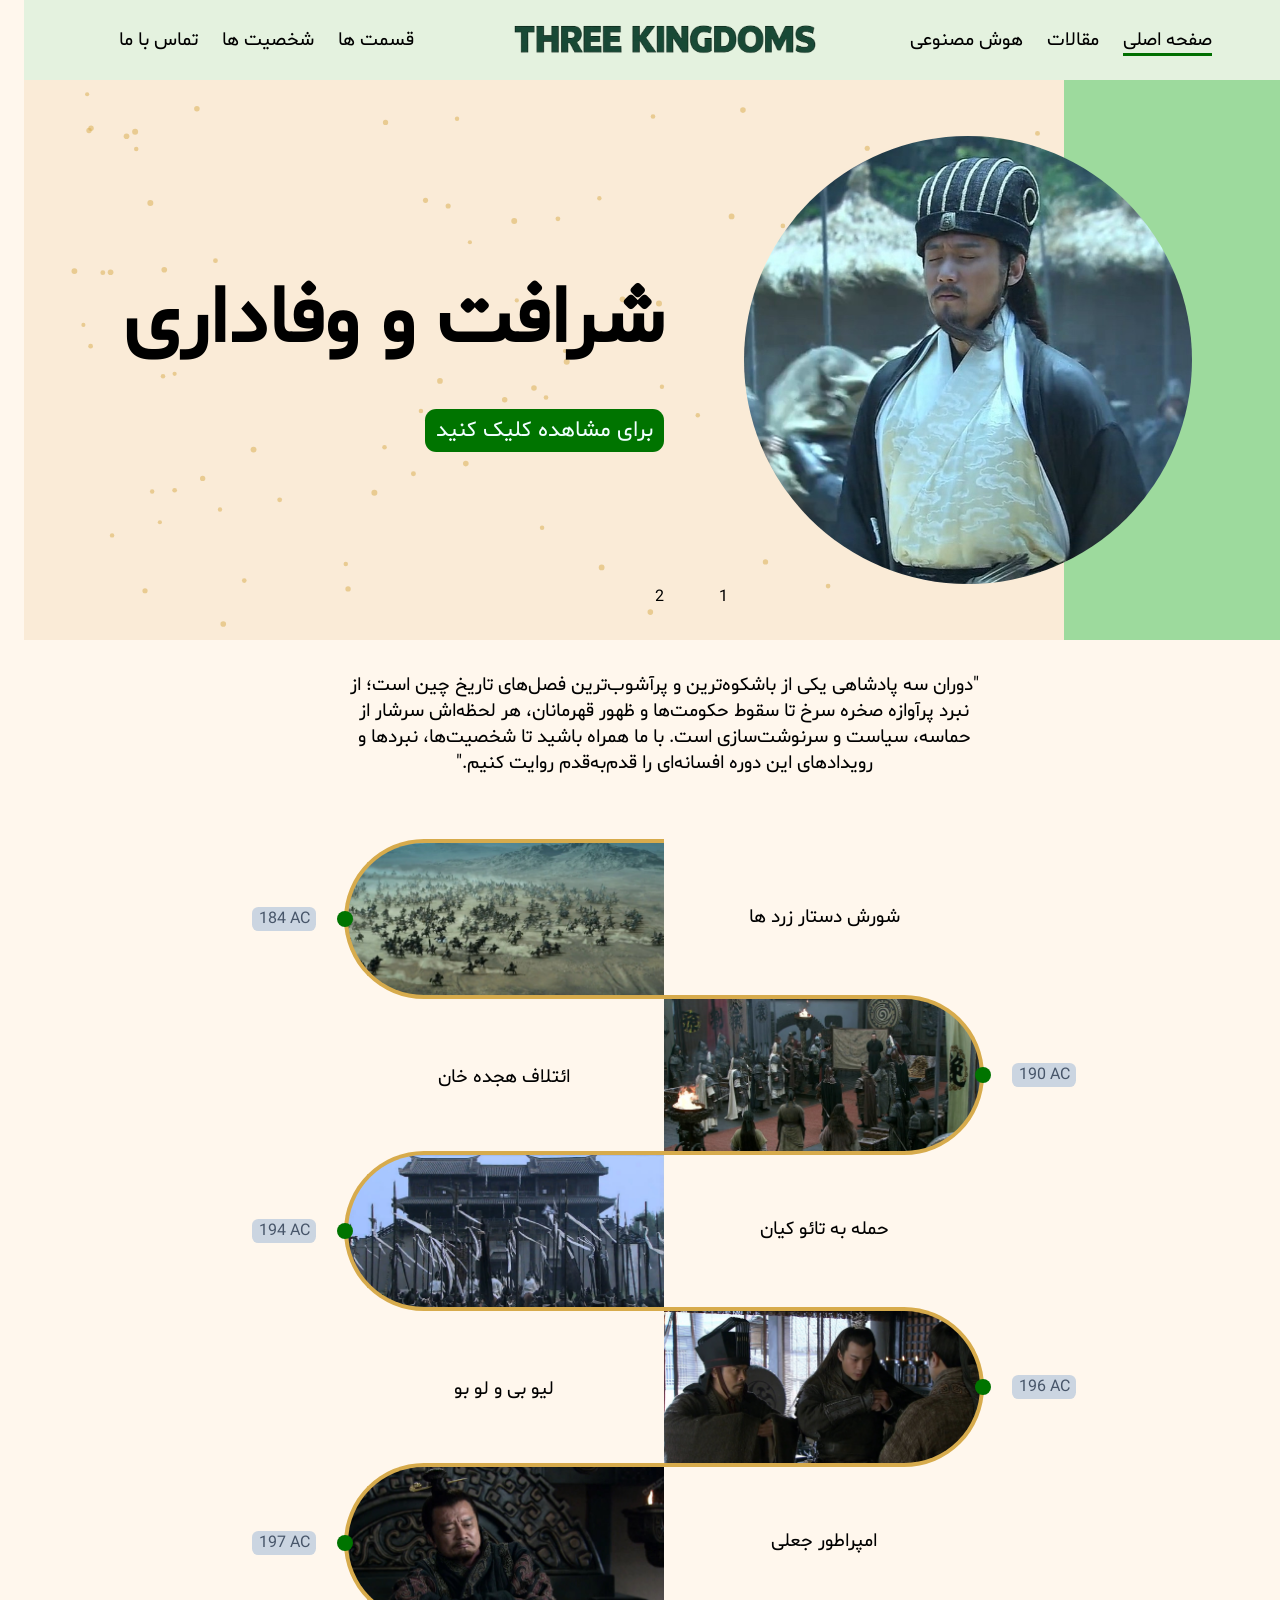
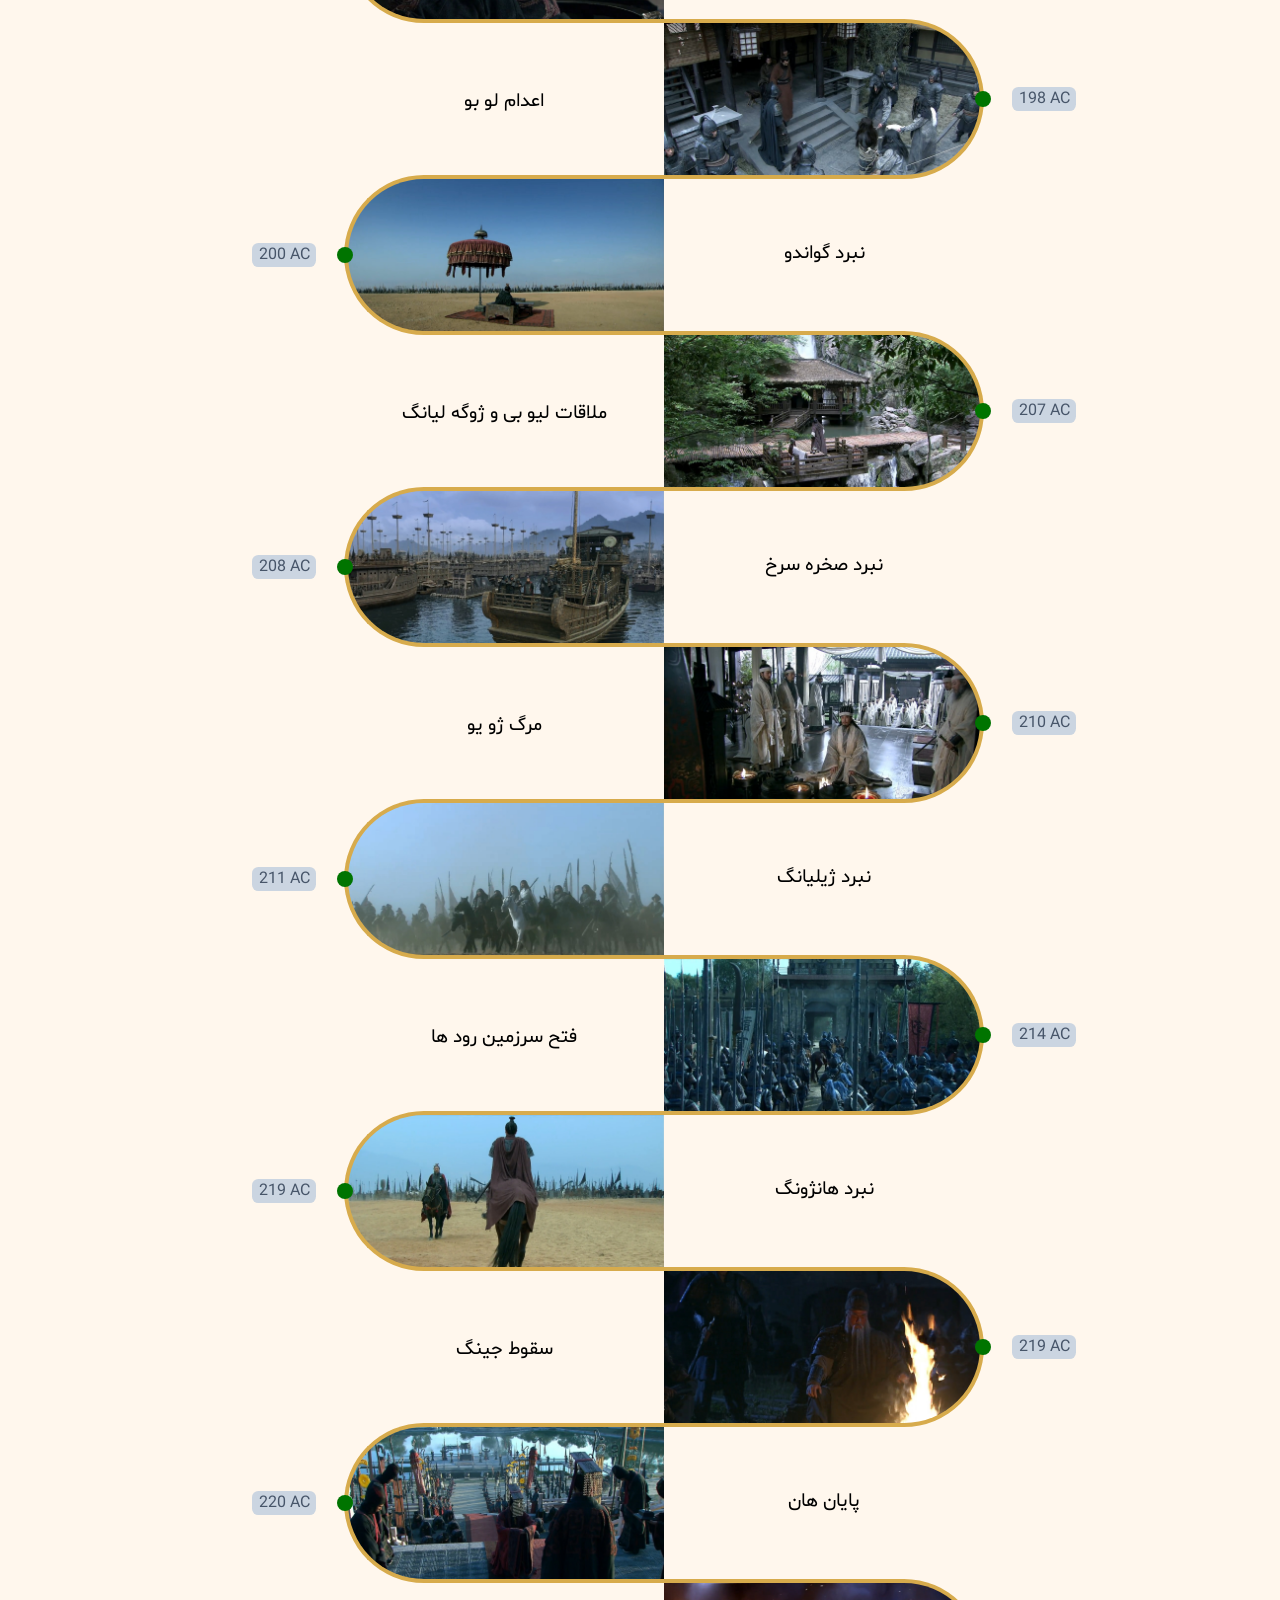
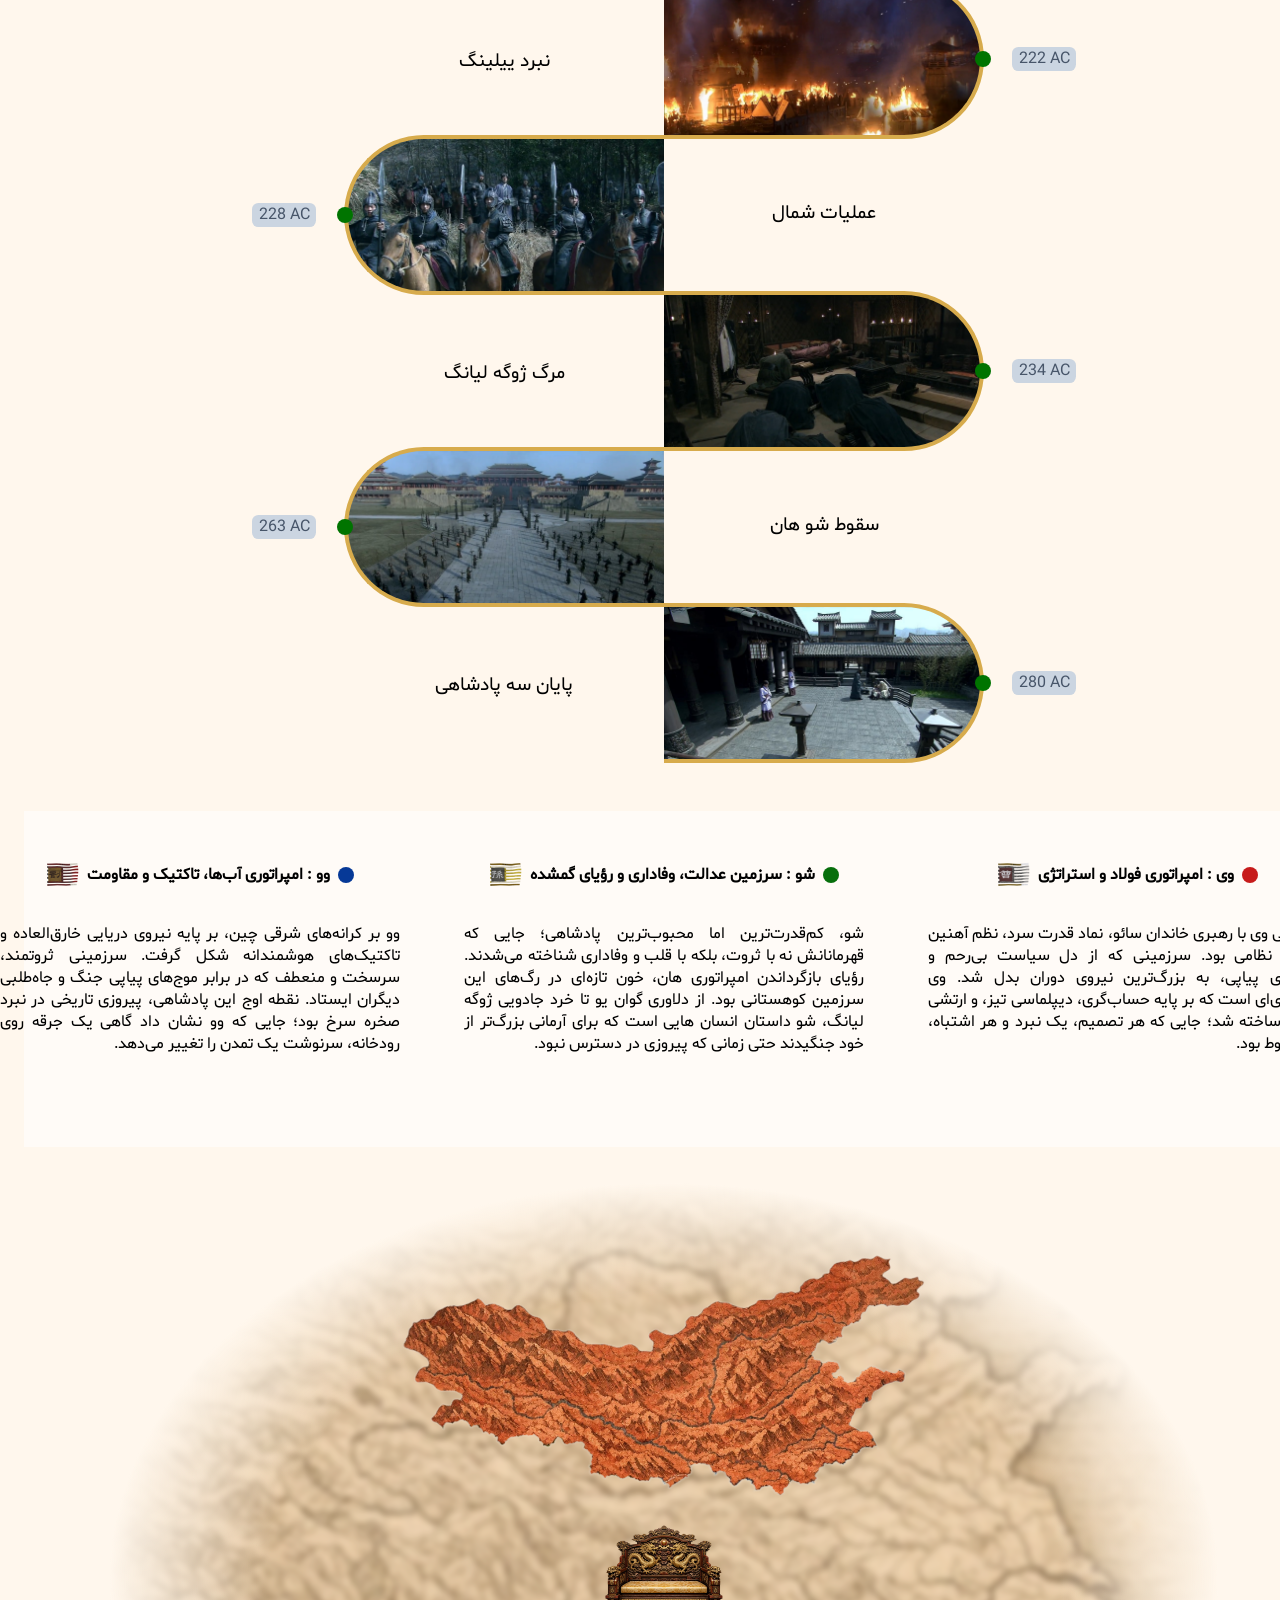
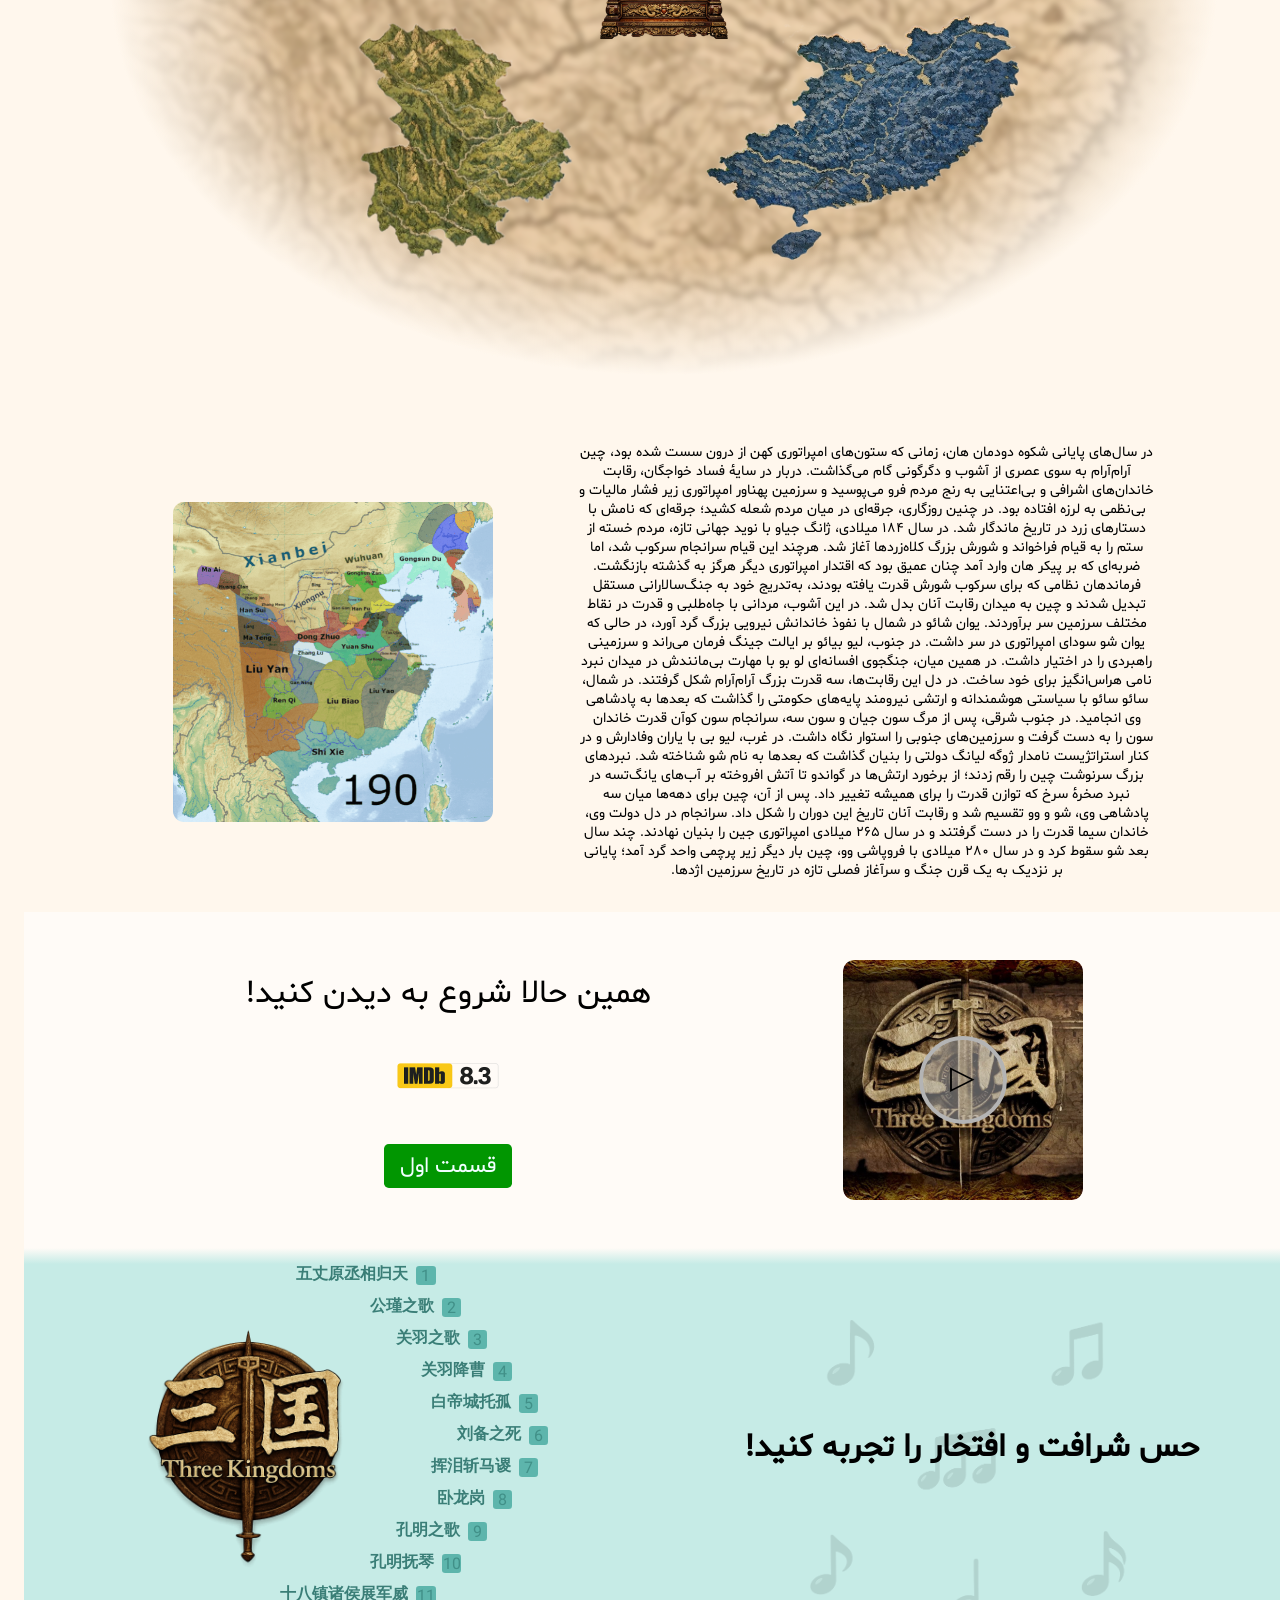
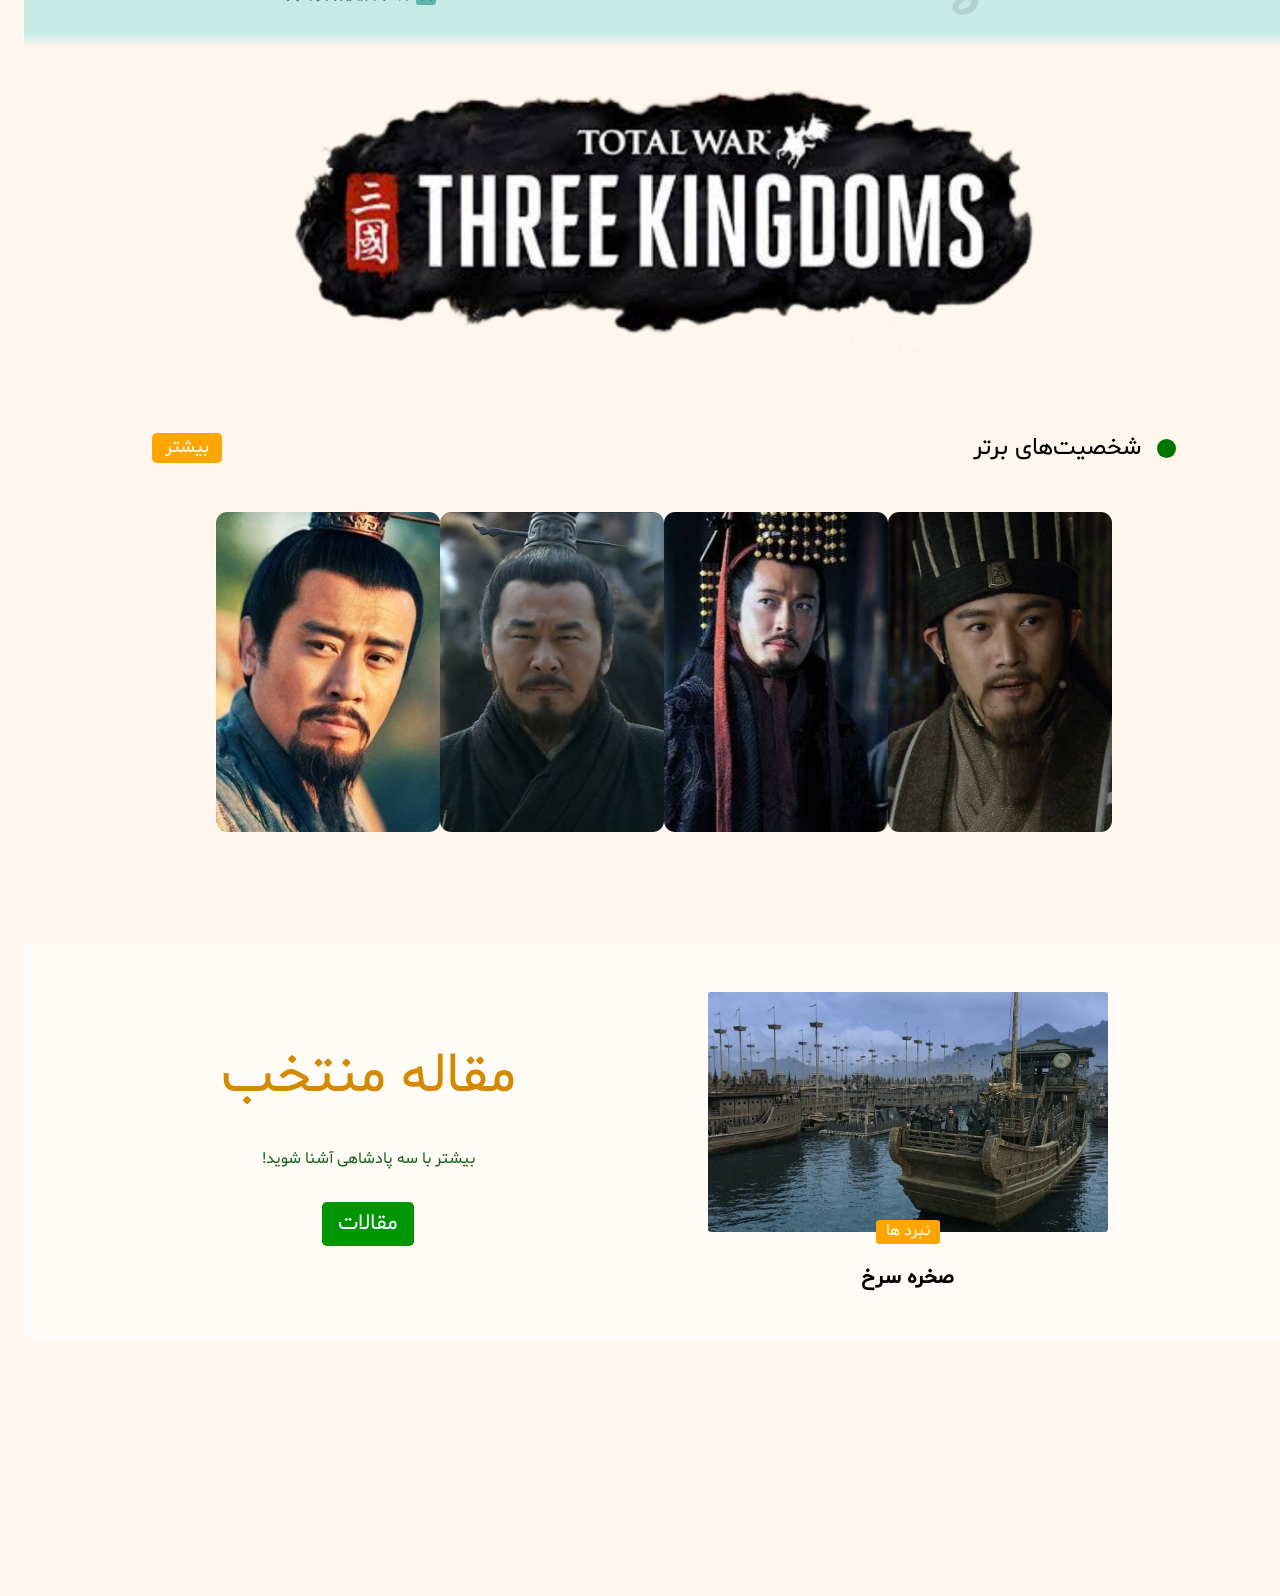
==== commit 87692d73: "Update index.html" ====
--- a/temp/index.html
+++ b/temp/index.html
@@ -20,6 +20,10 @@
             >مقالات
             <div class="a-extra"></div
           ></a>
+          <a href="../temp/ai.html" class="hed-1-c"
+            >هوش مصنوعی
+            <div class="a-extra"></div
+          ></a>
         </div>
         <div class="hed-2"></div>
         <div class="hed-1">
@@ -31,6 +35,10 @@
             >شخصیت ها
             <div class="a-extra"></div
           ></a>
+          <a href="../temp/callus.html" class="hed-1-c"
+            >تماس با ما
+            <div class="a-extra"></div
+          ></a>
         </div>
       </div>
 
@@ -39,9 +47,11 @@
         <div class="panel-titr">منو</div>
         <div class="panel-body">
           <a href="../temp/index.html" class="hed-1-c sd">صفحه اصلی </a>
-          <a href="../temp/veblog.html" class="hed-1-c sd">مقالات </a>
+          <a href="../temp/veblog.html" class="hed-1-c sd">مقالات </a
+          ><a href="../temp/ai.html" class="hed-1-c sd">هوش مصنوعی</a>
           <a href="../temp/episode.html" class="hed-1-c sd">قسمت ها </a>
-          <a href="../temp/persons.html" class="hed-1-c sd">شخصیت ها </a>
+          <a href="../temp/persons.html" class="hed-1-c sd">شخصیت ها </a
+          ><a href="../temp/callus.html" class="hed-1-c sd">تماس با ما</a>
         </div>
       </div>
       <div class="panel-btn">
--- a/style/index.css
+++ b/style/index.css
@@ -29,7 +29,7 @@
   position: sticky;
   top: 0;
   z-index: 1000;
-  transition: all 500ms;
+  transition: all 501ms;
 }
 .hed-1 {
   display: flex;
@@ -1369,7 +1369,7 @@
     transition: all 800ms;
   }
   .hero-1-1-1 {
-    margin-right: 1rem;
+    margin-right: 0.5rem;
     width: 12rem;
     height: 12rem;
   }
@@ -1401,6 +1401,7 @@
   .hero-2-2-1 {
     width: 12rem;
     height: 12rem;
+    margin-left: 0.2rem;
   }
   .hero-2-1-1 {
     font-size: 1.4rem;
@@ -1438,9 +1439,11 @@
   }
   .time-left-1 {
     font-size: 1rem;
+    text-align: center;
   }
   .time-right-2 {
     font-size: 1rem;
+    text-align: center;
   }
   .time-left-cer {
     width: 0.8rem;
@@ -1455,20 +1458,20 @@
     right: -0.5rem;
   }
   .time-left-date {
-    left: -3.2rem;
+    left: -1.8rem;
     font-size: 0.6rem;
     width: 2.5rem;
     height: 0.9rem;
     font-weight: bold;
-    top: calc(50% - 0.45rem);
+    top: 0.2rem;
   }
   .time-right-date {
-    right: -3.2rem;
+    right: -1.8rem;
     font-size: 0.6rem;
     width: 2.5rem;
     height: 0.9rem;
     font-weight: bold;
-    top: calc(50% - 0.45rem);
+    top: 0.2rem;
   }
   /* thtext */
   .thtext {
@@ -1478,17 +1481,24 @@
   }
   .th-child {
     scroll-snap-align: center;
+    min-width: 22rem;
   }
   .thtext::-webkit-scrollbar {
     display: none;
   }
   .thtext-extra {
     display: flex;
+  }
+  .th-text {
+    font-size: 0.9rem;
+  }
+  .th-titr-2 {
+    font-size: 0.9rem;
   }
   /* road to throne */
   .throne {
     margin: 2rem 1rem 0 1rem;
-    height: 25rem;
+    height: 22rem;
   }
   .throne-hale {
     position: absolute;
@@ -1528,6 +1538,9 @@
   .sasa {
     display: none;
   }
+  .one-2-1 {
+    text-align: center;
+  }
   /* music */
   .music {
     height: 50rem;
@@ -1536,53 +1549,55 @@
   }
   .music-1-2 {
     text-align: center;
+    font-size: 1.5rem;
+    width: 100%;
   }
   .music-2 {
     width: 100%;
   }
   .j1 {
     top: 1rem;
-    right: 35%;
+    right: 33%;
   }
   .j2 {
     top: 3rem;
-    right: 30%;
+    right: 28%;
   }
   .j3 {
     top: 5rem;
-    right: 25%;
+    right: 23%;
   }
   .j4 {
     top: 7rem;
-    right: 20%;
+    right: 18%;
   }
   .j5 {
     top: 9rem;
-    right: 15%;
+    right: 13%;
   }
   .j6 {
     top: 11rem;
-    right: 13%;
+    right: 11%;
   }
   .j7 {
     top: 13rem;
-    right: 15%;
+    right: 13%;
   }
   .j8 {
     top: 15rem;
-    right: 20%;
+    right: 18%;
   }
   .j9 {
     top: 17rem;
-    right: 25%;
+    right: 22%;
   }
   .j10 {
     top: 19rem;
-    right: 30%;
+    right: 28%;
   }
   .j11 {
     top: 21rem;
-    right: 35%;
+    right: 33%;
   }
   /* pster */
   .poster-dad {
@@ -1619,6 +1634,11 @@
     flex-direction: column;
     padding: 1rem 0 1rem 0;
     margin-top: 2rem;
+  }
+  .magale-1-pic {
+    width: 20rem;
+    height: 12rem;
+    position: relative;
   }
   /* footer */
   .space {
@@ -1651,6 +1671,7 @@
   .music-bar {
     height: 10rem;
     bottom: -5rem;
+    border-radius: 4rem;
   }
   .music-bar-main {
     gap: 1rem;
@@ -1672,11 +1693,8 @@
     height: 0.5rem;
     border-top: solid rgb(33, 103, 112) 2px;
     border-right: solid rgb(33, 103, 112) 2px;
-    top: calc(3rem - 0.45rem);
+    top: calc(4rem - 0.45rem);
     right: 1.5rem;
-  }
-  .music-bar {
-    border-radius: 5rem;
   }
 }
 
@@ -1684,3 +1702,6 @@
   height: 0;
   transition: all 300ms;
 }
+.persons::-webkit-scrollbar {
+  display: none;
+}
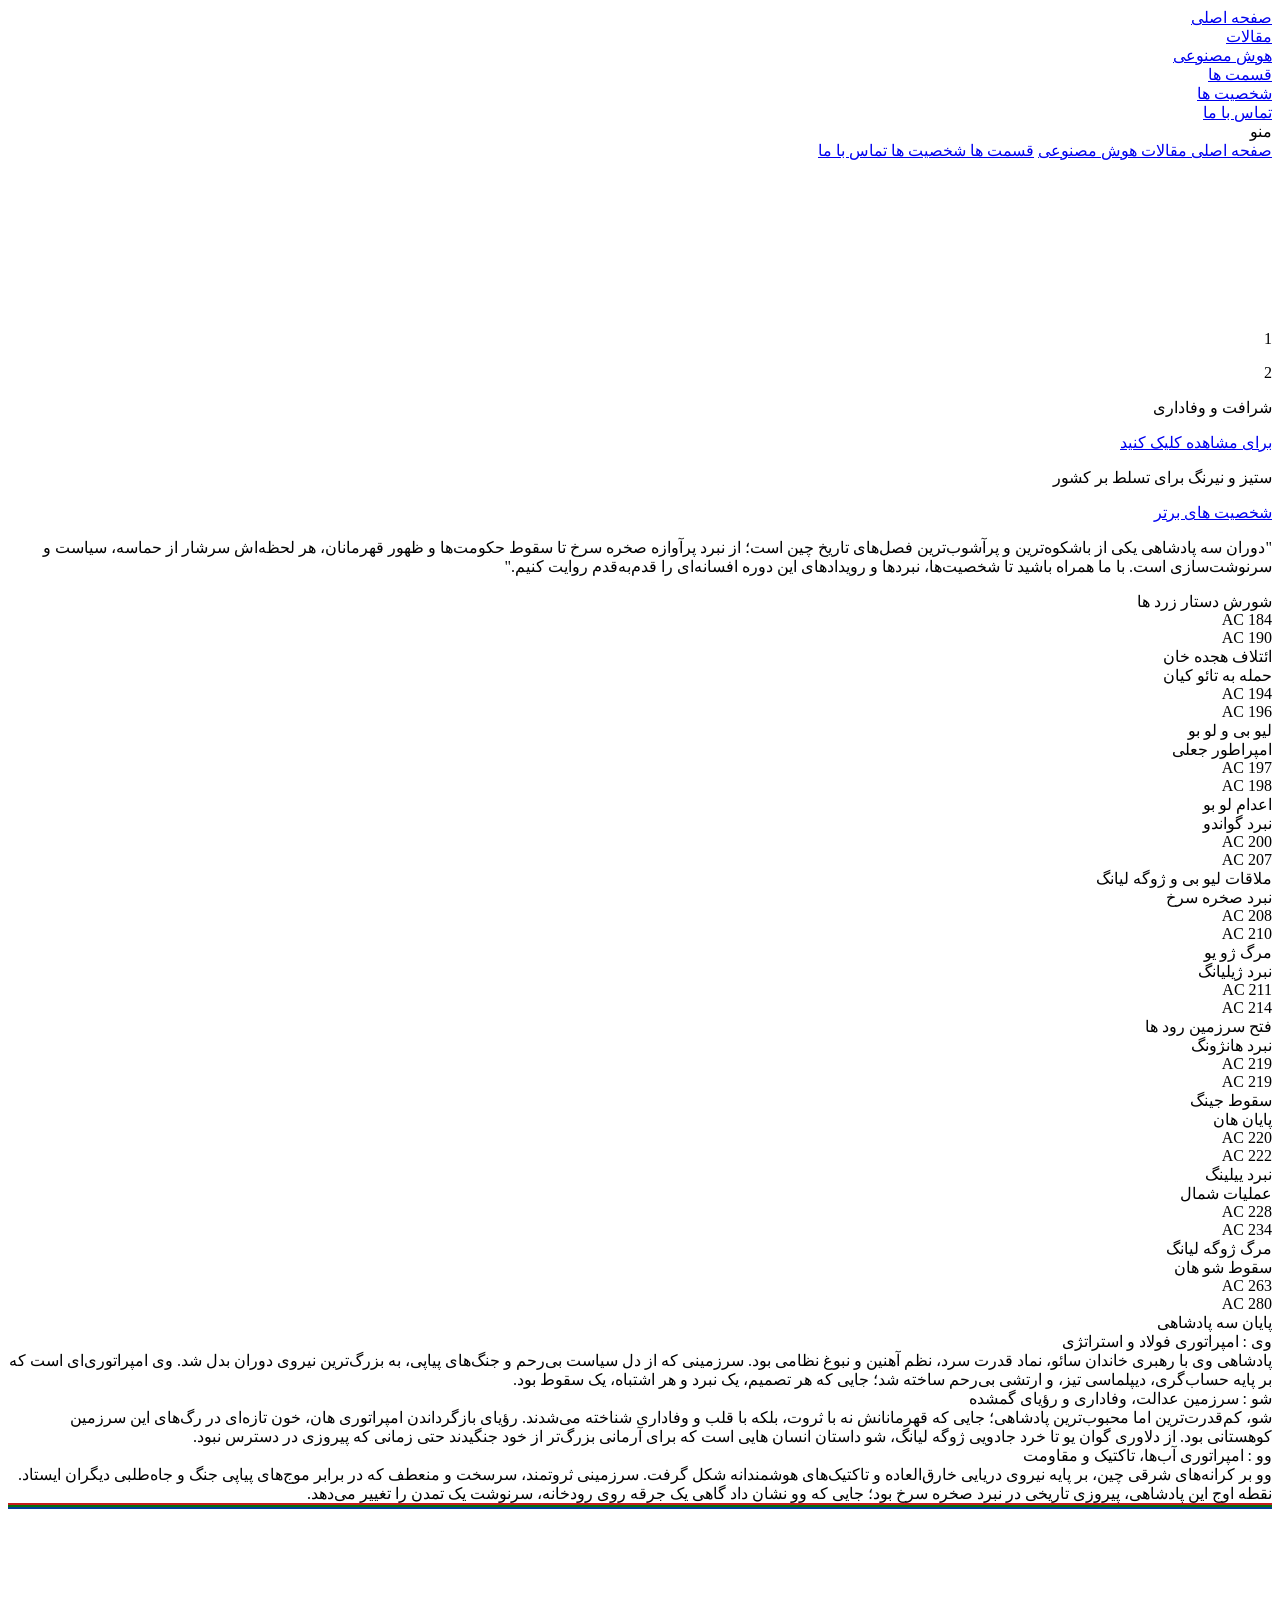
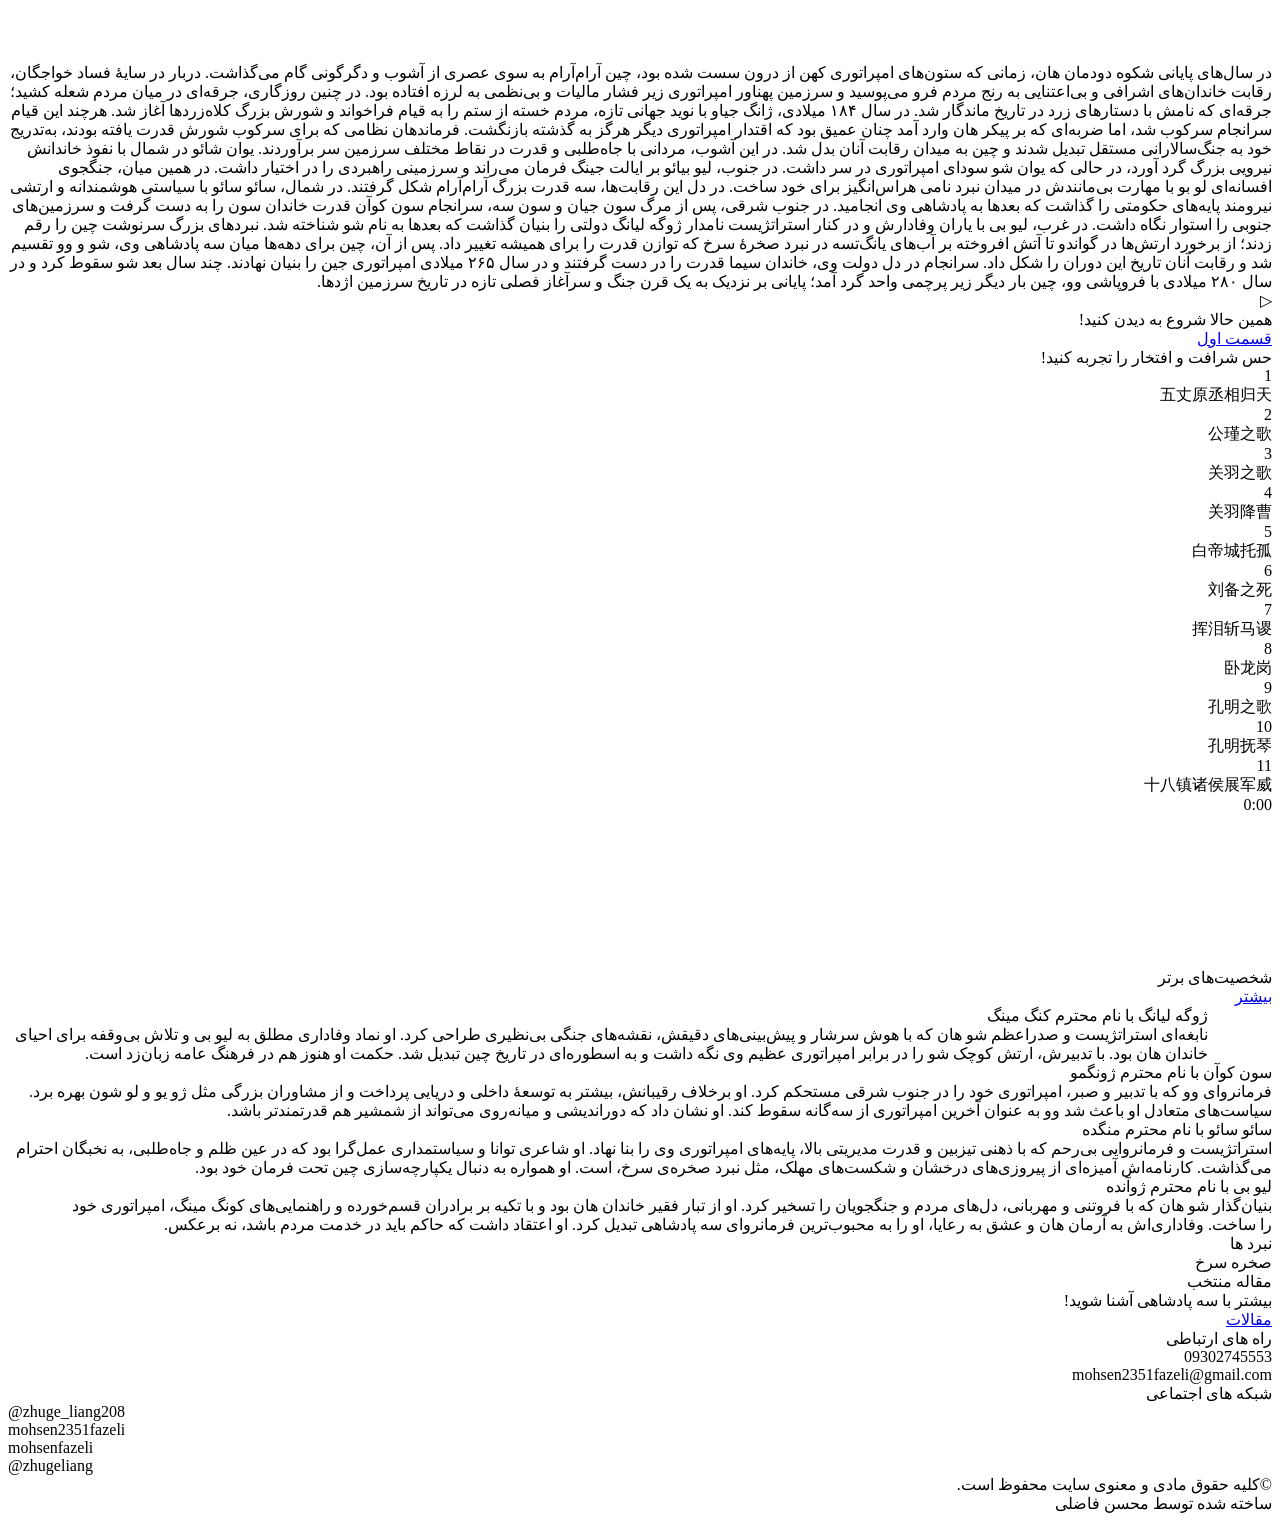
==== commit ba5117a0: "Update index.html" ====
--- a/temp/index.html
+++ b/temp/index.html
@@ -4,38 +4,38 @@
     <meta charset="UTF-8" />
     <meta name="viewport" content="width=device-width, initial-scale=1.0" />
     <meta name="theme-color" content="rgb(157, 218, 157)" />
-    <link rel="stylesheet" href="../style/index.css" />
-    <title>THREE KINGDOMS</title>
+    <link rel="stylesheet" href="./style/index.css" />
+    <title>THREE KINGDOMS | سه پادشاهی</title>
   </head>
   <body>
     <div class="div">
       <!-- header -->
       <div class="header">
         <div class="hed-1">
-          <a href="../temp/index.html" class="hed-1-c"
+          <a href="./index.html" class="hed-1-c"
             >صفحه اصلی
             <div class="a-extra ss"></div
           ></a>
-          <a href="../temp/veblog.html" class="hed-1-c"
+          <a href="./temp/veblog.html" class="hed-1-c"
             >مقالات
             <div class="a-extra"></div
           ></a>
-          <a href="../temp/ai.html" class="hed-1-c"
+          <a href="./temp/ai.html" class="hed-1-c"
             >هوش مصنوعی
             <div class="a-extra"></div
           ></a>
         </div>
         <div class="hed-2"></div>
         <div class="hed-1">
-          <a href="../temp/episode.html" class="hed-1-c"
+          <a href="./temp/episode.html" class="hed-1-c"
             >قسمت ها
             <div class="a-extra"></div
           ></a>
-          <a href="../temp/persons.html" class="hed-1-c"
+          <a href="./temp/persons.html" class="hed-1-c"
             >شخصیت ها
             <div class="a-extra"></div
           ></a>
-          <a href="../temp/callus.html" class="hed-1-c"
+          <a href="./temp/callus.html" class="hed-1-c"
             >تماس با ما
             <div class="a-extra"></div
           ></a>
@@ -46,12 +46,12 @@
       <div class="panel w0">
         <div class="panel-titr">منو</div>
         <div class="panel-body">
-          <a href="../temp/index.html" class="hed-1-c sd">صفحه اصلی </a>
-          <a href="../temp/veblog.html" class="hed-1-c sd">مقالات </a
-          ><a href="../temp/ai.html" class="hed-1-c sd">هوش مصنوعی</a>
-          <a href="../temp/episode.html" class="hed-1-c sd">قسمت ها </a>
-          <a href="../temp/persons.html" class="hed-1-c sd">شخصیت ها </a
-          ><a href="../temp/callus.html" class="hed-1-c sd">تماس با ما</a>
+          <a href="./index.html" class="hed-1-c sd">صفحه اصلی </a>
+          <a href="./temp/veblog.html" class="hed-1-c sd">مقالات </a
+          ><a href="./temp/ai.html" class="hed-1-c sd">هوش مصنوعی</a>
+          <a href="./temp/episode.html" class="hed-1-c sd">قسمت ها </a>
+          <a href="./temp/persons.html" class="hed-1-c sd">شخصیت ها </a
+          ><a href="./temp/callus.html" class="hed-1-c sd">تماس با ما</a>
         </div>
       </div>
       <div class="panel-btn">
@@ -79,7 +79,7 @@
           </div>
           <div class="hero-1-2">
             <p class="hero-1-2-1">شرافت و وفاداری</p>
-            <a href="../temp/episode.html" class="hero-1-2-2"
+            <a href="./temp/episode.html" class="hero-1-2-2"
               >برای مشاهده کلیک کنید</a
             >
           </div>
@@ -88,7 +88,7 @@
           <div class="hero-2-extra"></div>
           <div class="hero-2-1">
             <p class="hero-2-1-1">ستیز و نیرنگ برای تسلط بر کشور</p>
-            <a href="../temp/persons.html" class="hero-2-1-2">شخصیت های برتر</a>
+            <a href="./temp/persons.html" class="hero-2-1-2">شخصیت های برتر</a>
           </div>
           <div class="hero-2-2">
             <div class="hero-2-2-1"></div>
@@ -113,7 +113,7 @@
           <div class="time-left-1">شورش دستار زرد ها</div>
           <div
             class="time-left-2"
-            style="background-image: url(&quot;../pict/first.jpg&quot;)"
+            style="background-image: url(&quot;./pict/first.jpg&quot;)"
           >
             <div class="time-left-cer"></div>
             <div class="time-left-date">184 AC</div>
@@ -123,7 +123,7 @@
         <div class="time-right">
           <div
             class="time-right-1"
-            style="background-image: url(&quot;../pict/t1.jpg&quot;)"
+            style="background-image: url(&quot;./pict/t1.jpg&quot;)"
           >
             <div class="time-right-cer"></div>
             <div class="time-right-date">190 AC</div>
@@ -135,7 +135,7 @@
           <div class="time-left-1">حمله به تائو کیان</div>
           <div
             class="time-left-2"
-            style="background-image: url(&quot;../pict/t2.jpg&quot;)"
+            style="background-image: url(&quot;./pict/t2.jpg&quot;)"
           >
             <div class="time-left-cer"></div>
             <div class="time-left-date">194 AC</div>
@@ -145,7 +145,7 @@
         <div class="time-right">
           <div
             class="time-right-1"
-            style="background-image: url(&quot;../pict/t3.jpg&quot;)"
+            style="background-image: url(&quot;./pict/t3.jpg&quot;)"
           >
             <div class="time-right-cer"></div>
             <div class="time-right-date">196 AC</div>
@@ -157,7 +157,7 @@
           <div class="time-left-1">امپراطور جعلی</div>
           <div
             class="time-left-2"
-            style="background-image: url(&quot;../pict/t4.jpg&quot;)"
+            style="background-image: url(&quot;./pict/t4.jpg&quot;)"
           >
             <div class="time-left-cer"></div>
             <div class="time-left-date">197 AC</div>
@@ -167,7 +167,7 @@
         <div class="time-right">
           <div
             class="time-right-1"
-            style="background-image: url(&quot;../pict/t5.jpg&quot;)"
+            style="background-image: url(&quot;./pict/t5.jpg&quot;)"
           >
             <div class="time-right-cer"></div>
             <div class="time-right-date">198 AC</div>
@@ -179,7 +179,7 @@
           <div class="time-left-1">نبرد گواندو</div>
           <div
             class="time-left-2"
-            style="background-image: url(&quot;../pict/t6.jpg&quot;)"
+            style="background-image: url(&quot;./pict/t6.jpg&quot;)"
           >
             <div class="time-left-cer"></div>
             <div class="time-left-date">200 AC</div>
@@ -189,7 +189,7 @@
         <div class="time-right">
           <div
             class="time-right-1"
-            style="background-image: url(&quot;../pict/t7.jpg&quot;)"
+            style="background-image: url(&quot;./pict/t7.jpg&quot;)"
           >
             <div class="time-right-cer"></div>
             <div class="time-right-date">207 AC</div>
@@ -201,7 +201,7 @@
           <div class="time-left-1">نبرد صخره سرخ</div>
           <div
             class="time-left-2"
-            style="background-image: url(&quot;../pict/t8.jpg&quot;)"
+            style="background-image: url(&quot;./pict/t8.jpg&quot;)"
           >
             <div class="time-left-cer"></div>
             <div class="time-left-date">208 AC</div>
@@ -211,7 +211,7 @@
         <div class="time-right">
           <div
             class="time-right-1"
-            style="background-image: url(&quot;../pict/t9.jpg&quot;)"
+            style="background-image: url(&quot;./pict/t9.jpg&quot;)"
           >
             <div class="time-right-cer"></div>
             <div class="time-right-date">210 AC</div>
@@ -223,7 +223,7 @@
           <div class="time-left-1">نبرد ژیلیانگ</div>
           <div
             class="time-left-2"
-            style="background-image: url(&quot;../pict/t10.jpg&quot;)"
+            style="background-image: url(&quot;./pict/t10.jpg&quot;)"
           >
             <div class="time-left-cer"></div>
             <div class="time-left-date">211 AC</div>
@@ -233,7 +233,7 @@
         <div class="time-right">
           <div
             class="time-right-1"
-            style="background-image: url(&quot;../pict/t11.jpg&quot;)"
+            style="background-image: url(&quot;./pict/t11.jpg&quot;)"
           >
             <div class="time-right-cer"></div>
             <div class="time-right-date">214 AC</div>
@@ -245,7 +245,7 @@
           <div class="time-left-1">نبرد هانژونگ</div>
           <div
             class="time-left-2"
-            style="background-image: url(&quot;../pict/t12.jpg&quot;)"
+            style="background-image: url(&quot;./pict/t12.jpg&quot;)"
           >
             <div class="time-left-cer"></div>
             <div class="time-left-date">219 AC</div>
@@ -255,7 +255,7 @@
         <div class="time-right">
           <div
             class="time-right-1"
-            style="background-image: url(&quot;../pict/t20.jpg&quot;)"
+            style="background-image: url(&quot;./pict/t20.jpg&quot;)"
           >
             <div class="time-right-cer"></div>
             <div class="time-right-date">219 AC</div>
@@ -267,7 +267,7 @@
           <div class="time-left-1">پایان هان</div>
           <div
             class="time-left-2"
-            style="background-image: url(&quot;../pict/t13.jpg&quot;)"
+            style="background-image: url(&quot;./pict/t13.jpg&quot;)"
           >
             <div class="time-left-cer"></div>
             <div class="time-left-date">220 AC</div>
@@ -277,7 +277,7 @@
         <div class="time-right">
           <div
             class="time-right-1"
-            style="background-image: url(&quot;../pict/t14.jpg&quot;)"
+            style="background-image: url(&quot;./pict/t14.jpg&quot;)"
           >
             <div class="time-right-cer"></div>
             <div class="time-right-date">222 AC</div>
@@ -289,7 +289,7 @@
           <div class="time-left-1">عملیات شمال</div>
           <div
             class="time-left-2"
-            style="background-image: url(&quot;../pict/t17.jpg&quot;)"
+            style="background-image: url(&quot;./pict/t17.jpg&quot;)"
           >
             <div class="time-left-cer"></div>
             <div class="time-left-date">228 AC</div>
@@ -299,7 +299,7 @@
         <div class="time-right">
           <div
             class="time-right-1"
-            style="background-image: url(&quot;../pict/t21.jpg&quot;)"
+            style="background-image: url(&quot;./pict/t21.jpg&quot;)"
           >
             <div class="time-right-cer"></div>
             <div class="time-right-date">234 AC</div>
@@ -311,7 +311,7 @@
           <div class="time-left-1">سقوط شو هان</div>
           <div
             class="time-left-2"
-            style="background-image: url(&quot;../pict/t18.jpg&quot;)"
+            style="background-image: url(&quot;./pict/t18.jpg&quot;)"
           >
             <div class="time-left-cer"></div>
             <div class="time-left-date">263 AC</div>
@@ -321,7 +321,7 @@
         <div class="time-right">
           <div
             class="time-right-1"
-            style="background-image: url(&quot;../pict/t19.jpg&quot;)"
+            style="background-image: url(&quot;./pict/t19.jpg&quot;)"
           >
             <div class="time-right-cer"></div>
             <div class="time-right-date">280 AC</div>
@@ -341,7 +341,7 @@
             <div class="th-titr-2">وی : امپراتوری فولاد و استراتژی</div>
             <div
               class="th-titr-3"
-              style="background-image: url(&quot;../pngpic/c.png&quot;)"
+              style="background-image: url(&quot;./pngpic/c.png&quot;)"
             ></div>
           </div>
           <div class="th-text">
@@ -363,7 +363,7 @@
             </div>
             <div
               class="th-titr-3"
-              style="background-image: url(&quot;../pngpic/d.png&quot;)"
+              style="background-image: url(&quot;./pngpic/d.png&quot;)"
             ></div>
           </div>
           <div class="th-text">
@@ -384,7 +384,7 @@
             <div class="th-titr-2">وو : امپراتوری آب‌ها، تاکتیک و مقاومت</div>
             <div
               class="th-titr-3"
-              style="background-image: url(&quot;../pngpic/b.png&quot;)"
+              style="background-image: url(&quot;./pngpic/b.png&quot;)"
             ></div>
           </div>
           <div class="th-text">
@@ -600,16 +600,18 @@
           <div class="p-ex"></div>
           <div
             class="person-pic"
-            style="background-image: url(&quot;../pic/jp.jpg&quot;)"
+            style="background-image: url(&quot;./pic/jp.jpg&quot;)"
           ></div>
           <div class="person-hale"></div>
           <div class="person-enf">
             <div class="person-name">ژوگه لیانگ با نام محترم کنگ مینگ</div>
             <div class="person-to">
-              Lorem ipsum dolor sit amet consectetur, adipisicing elit. Culpa
-              eligendi perspiciatis animi obcaecati rem molestiae quod
-              reiciendis doloremque sequi saepe laboriosam vero sapiente error
-              placeat eaque accusantium odio, suscipit magni!
+              نابغه‌ای استراتژیست و صدراعظم شو هان که با هوش سرشار و
+              پیش‌بینی‌های دقیقش، نقشه‌های جنگی بی‌نظیری طراحی کرد. او نماد
+              وفاداری مطلق به لیو بی و تلاش بی‌وقفه برای احیای خاندان هان بود.
+              با تدبیرش، ارتش کوچک شو را در برابر امپراتوری عظیم وی نگه داشت و
+              به اسطوره‌ای در تاریخ چین تبدیل شد. حکمت او هنوز هم در فرهنگ عامه
+              زبان‌زد است.
             </div>
           </div>
         </div>
@@ -618,16 +620,18 @@
           <div class="p-ex"></div>
           <div
             class="person-pic"
-            style="background-image: url(&quot;../pic/sunquanp.jpeg&quot;)"
+            style="background-image: url(&quot;./pic/sunquanp.jpeg&quot;)"
           ></div>
           <div class="person-hale"></div>
           <div class="person-enf">
             <div class="person-name">سون کوآن با نام محترم ژونگمو</div>
             <div class="person-to">
-              Lorem ipsum dolor sit amet consectetur, adipisicing elit. Culpa
-              eligendi perspiciatis animi obcaecati rem molestiae quod
-              reiciendis doloremque sequi saepe laboriosam vero sapiente error
-              placeat eaque accusantium odio, suscipit magni!
+              فرمانروای وو که با تدبیر و صبر، امپراتوری خود را در جنوب شرقی
+              مستحکم کرد. او برخلاف رقیبانش، بیشتر به توسعهٔ داخلی و دریایی
+              پرداخت و از مشاوران بزرگی مثل ژو یو و لو شون بهره برد. سیاست‌های
+              متعادل او باعث شد وو به عنوان آخرین امپراتوری از سه‌گانه سقوط کند.
+              او نشان داد که دوراندیشی و میانه‌روی می‌تواند از شمشیر هم
+              قدرتمندتر باشد.
             </div>
           </div>
         </div>
@@ -636,16 +640,18 @@
           <div class="p-ex"></div>
           <div
             class="person-pic"
-            style="background-image: url(&quot;../pic/caop.jpg&quot;)"
+            style="background-image: url(&quot;./pic/caop.jpg&quot;)"
           ></div>
           <div class="person-hale"></div>
           <div class="person-enf">
             <div class="person-name">سائو سائو با نام محترم منگده</div>
             <div class="person-to">
-              Lorem ipsum dolor sit amet consectetur, adipisicing elit. Culpa
-              eligendi perspiciatis animi obcaecati rem molestiae quod
-              reiciendis doloremque sequi saepe laboriosam vero sapiente error
-              placeat eaque accusantium odio, suscipit magni!
+              استراتژیست و فرمانروایی بی‌رحم که با ذهنی تیزبین و قدرت مدیریتی
+              بالا، پایه‌های امپراتوری وی را بنا نهاد. او شاعری توانا و
+              سیاستمداری عمل‌گرا بود که در عین ظلم و جاه‌طلبی، به نخبگان احترام
+              می‌گذاشت. کارنامه‌اش آمیزه‌ای از پیروزی‌های درخشان و شکست‌های
+              مهلک، مثل نبرد صخره‌ی سرخ، است. او همواره به دنبال یکپارچه‌سازی
+              چین تحت فرمان خود بود.
             </div>
           </div>
         </div>
@@ -654,16 +660,18 @@
           <div class="p-ex"></div>
           <div
             class="person-pic"
-            style="background-image: url(&quot;../pic/liubeyp.jpeg&quot;)"
+            style="background-image: url(&quot;./pic/liubeyp.jpeg&quot;)"
           ></div>
           <div class="person-hale"></div>
           <div class="person-enf">
             <div class="person-name">لیو بی با نام محترم ژوآنده</div>
             <div class="person-to">
-              Lorem ipsum dolor sit amet consectetur, adipisicing elit. Culpa
-              eligendi perspiciatis animi obcaecati rem molestiae quod
-              reiciendis doloremque sequi saepe laboriosam vero sapiente error
-              placeat eaque accusantium odio, suscipit magni!
+              بنیان‌گذار شو هان که با فروتنی و مهربانی، دل‌های مردم و جنگجویان
+              را تسخیر کرد. او از تبار فقیر خاندان هان بود و با تکیه بر برادران
+              قسم‌خورده و راهنمایی‌های کونگ مینگ، امپراتوری خود را ساخت.
+              وفاداری‌اش به آرمان هان و عشق به رعایا، او را به محبوب‌ترین
+              فرمانروای سه پادشاهی تبدیل کرد. او اعتقاد داشت که حاکم باید در
+              خدمت مردم باشد، نه برعکس.
             </div>
           </div>
         </div>
@@ -674,7 +682,7 @@
         <div class="magale-1">
           <div class="magale-1-pic">
             <div href="" class="magale-1-pic-1">
-              <a href="" class="opq"></a>
+              <a href="./temp/article.html?1" class="opq"></a>
               <div class="magale-1-pic-1-1"></div>
               <div class="magale-1-pic-1-2">
                 <div class="cer"></div>
@@ -689,7 +697,7 @@
         <div class="magale-2">
           <div class="magale-2-1">مقاله منتخب</div>
           <div class="magale-2-2">بیشتر با سه پادشاهی آشنا شوید!</div>
-          <a href="../temp/veblog.html" class="one-2-3">مقالات</a>
+          <a href="./temp/veblog.html" class="one-2-3">مقالات</a>
         </div>
       </div>
     </div>
@@ -711,7 +719,7 @@
               <div
                 class="footer-1-body-ch-1"
                 style="
-                  background-image: url(&quot;../pngpic/phone.png&quot;);
+                  background-image: url(&quot;./pngpic/phone.png&quot;);
                   background-size: cover;
                 "
               ></div>
@@ -721,7 +729,7 @@
               <div
                 class="footer-1-body-ch-1"
                 style="
-                  background-image: url(&quot;../pngpic/email.png&quot;);
+                  background-image: url(&quot;./pngpic/email.png&quot;);
                   background-size: cover;
                 "
               ></div>
@@ -739,7 +747,7 @@
               <div
                 class="footer-1-body-ch-1"
                 style="
-                  background-image: url(&quot;../pngpic/tel.png&quot;);
+                  background-image: url(&quot;./pngpic/tel.png&quot;);
                   background-size: cover;
                 "
               ></div>
@@ -749,7 +757,7 @@
               <div
                 class="footer-1-body-ch-1"
                 style="
-                  background-image: url(&quot;../pngpic/insta.png&quot;);
+                  background-image: url(&quot;./pngpic/insta.png&quot;);
                   background-size: cover;
                 "
               ></div>
@@ -759,7 +767,7 @@
               <div
                 class="footer-1-body-ch-1"
                 style="
-                  background-image: url(&quot;../pngpic/lin.png&quot;);
+                  background-image: url(&quot;./pngpic/lin.png&quot;);
                   background-size: cover;
                 "
               ></div>
@@ -769,7 +777,7 @@
               <div
                 class="footer-1-body-ch-1"
                 style="
-                  background-image: url(&quot;../pngpic/eitaa.png&quot;);
+                  background-image: url(&quot;./pngpic/eitaa.png&quot;);
                   background-size: cover;
                 "
               ></div>
@@ -789,6 +797,6 @@
     </div>
 
     <audio src="" class="audio"></audio>
-    <script src="../script/index.js"></script>
+    <script src="./script/index.js"></script>
   </body>
 </html>
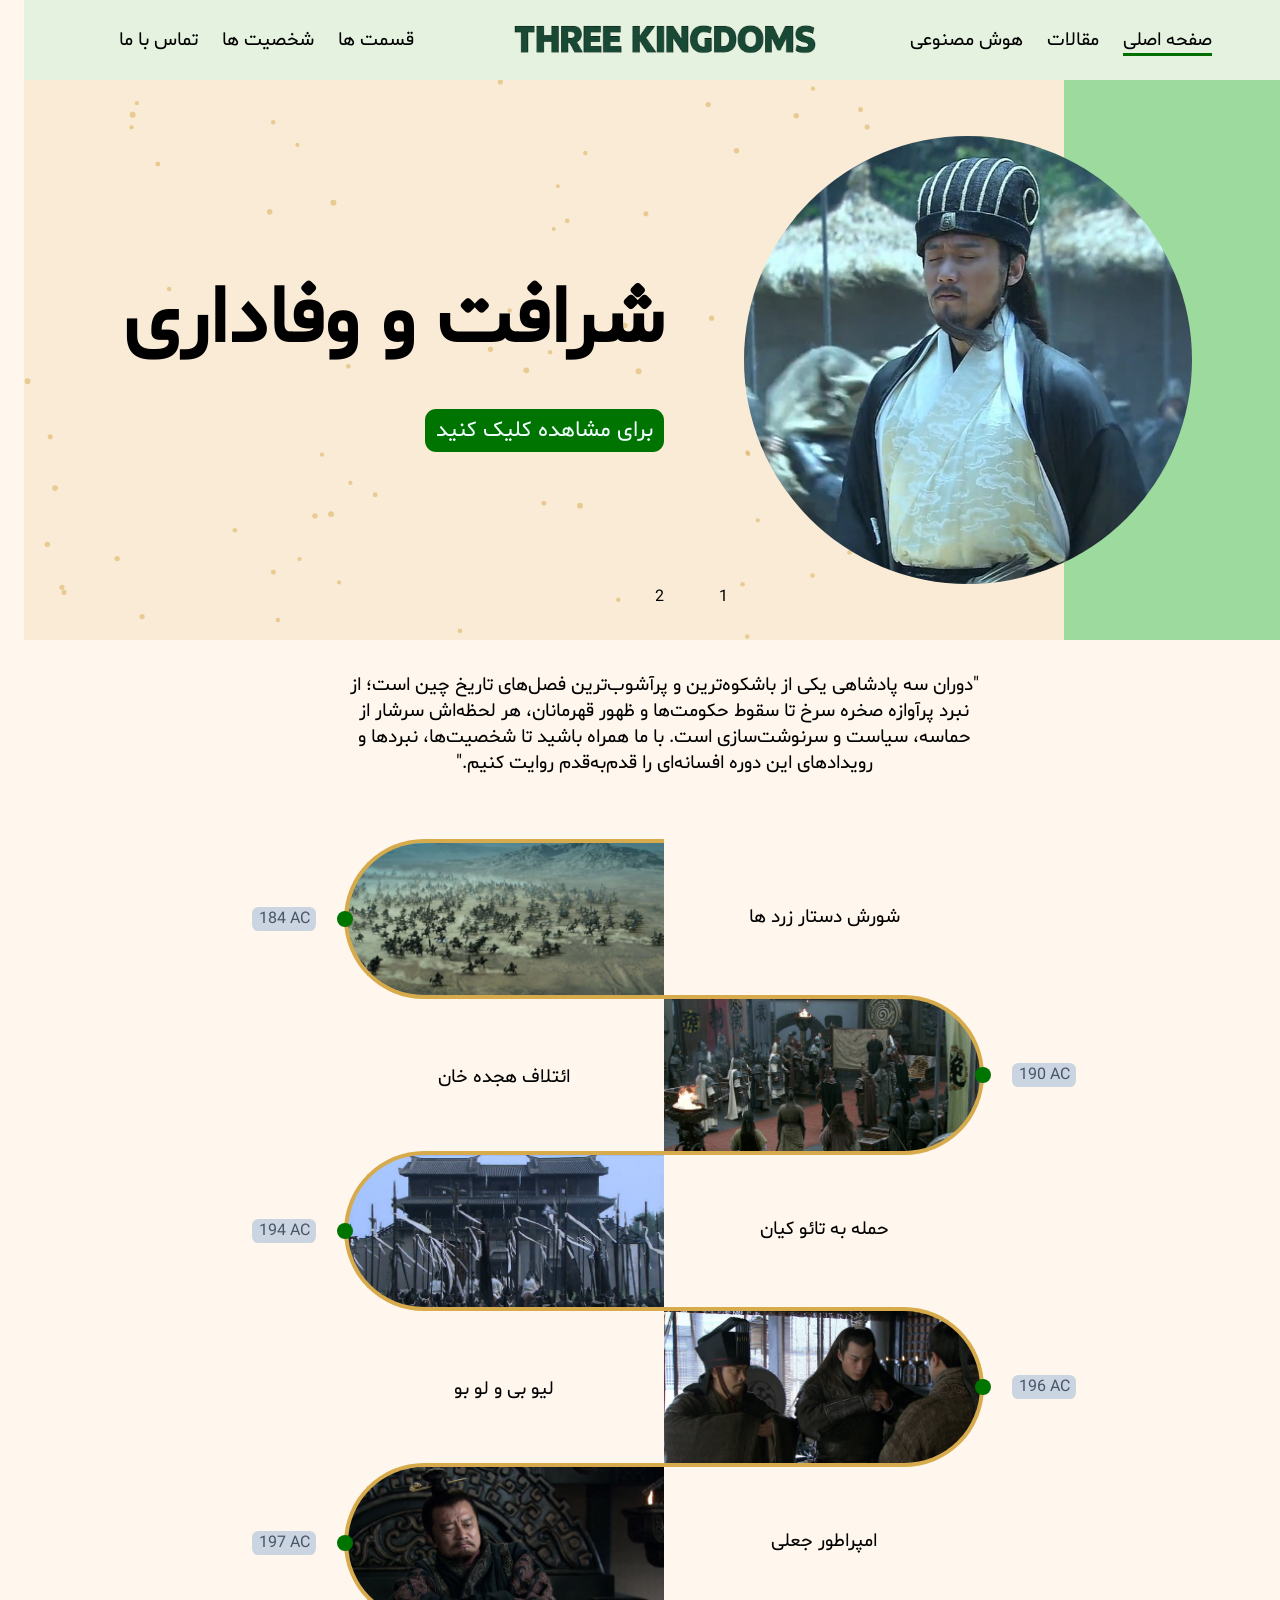
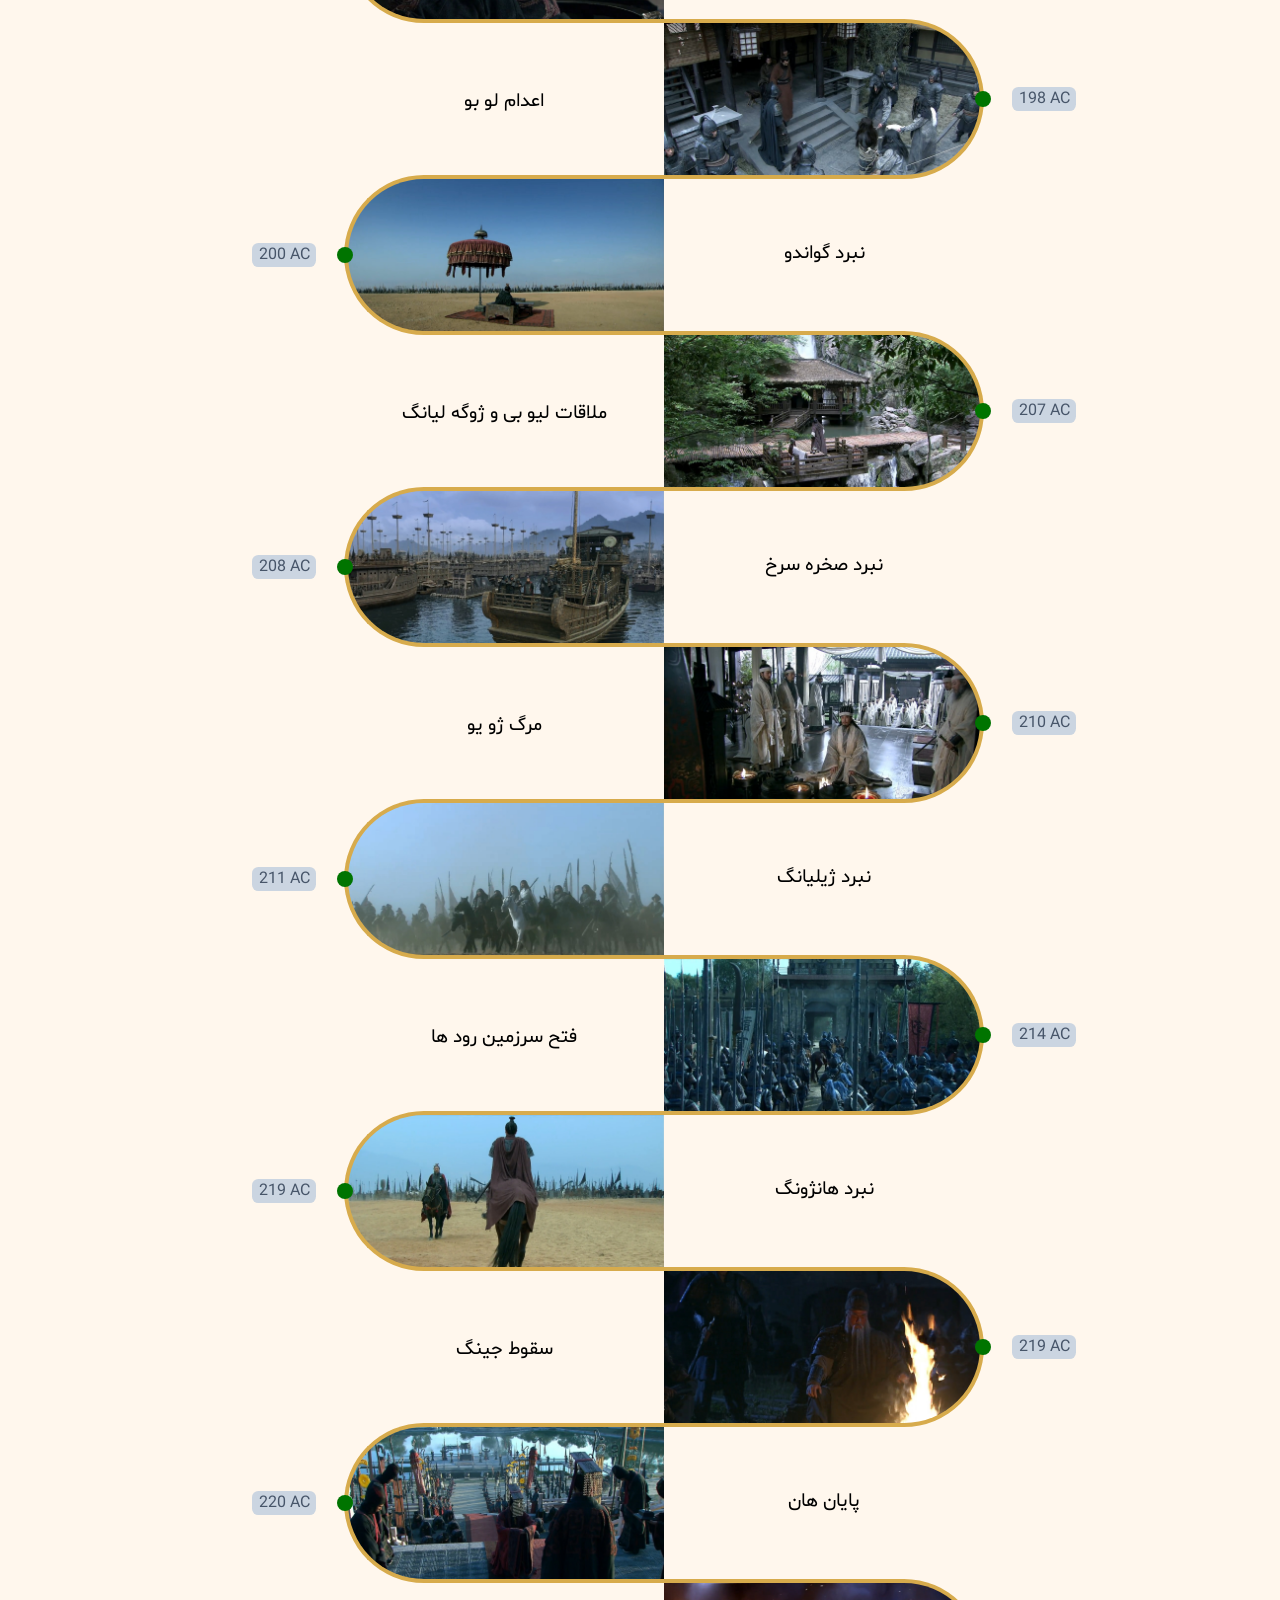
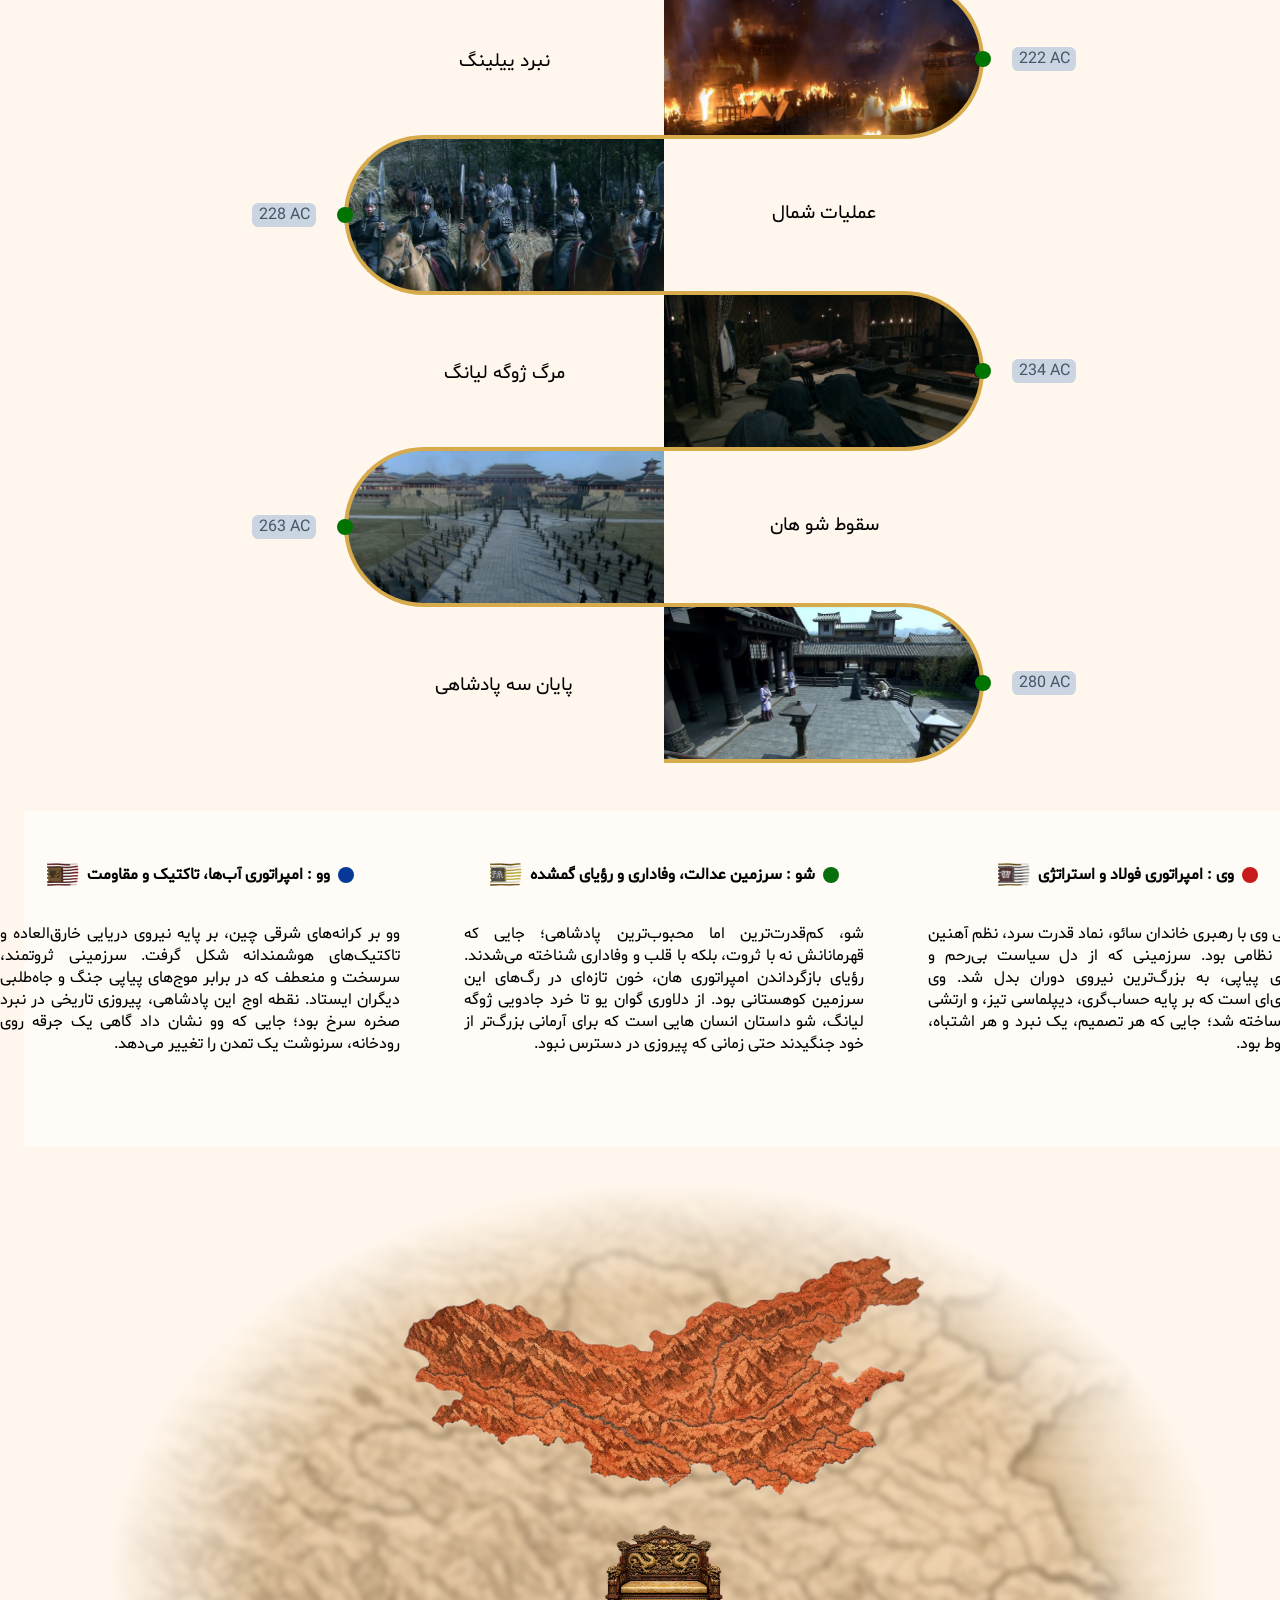
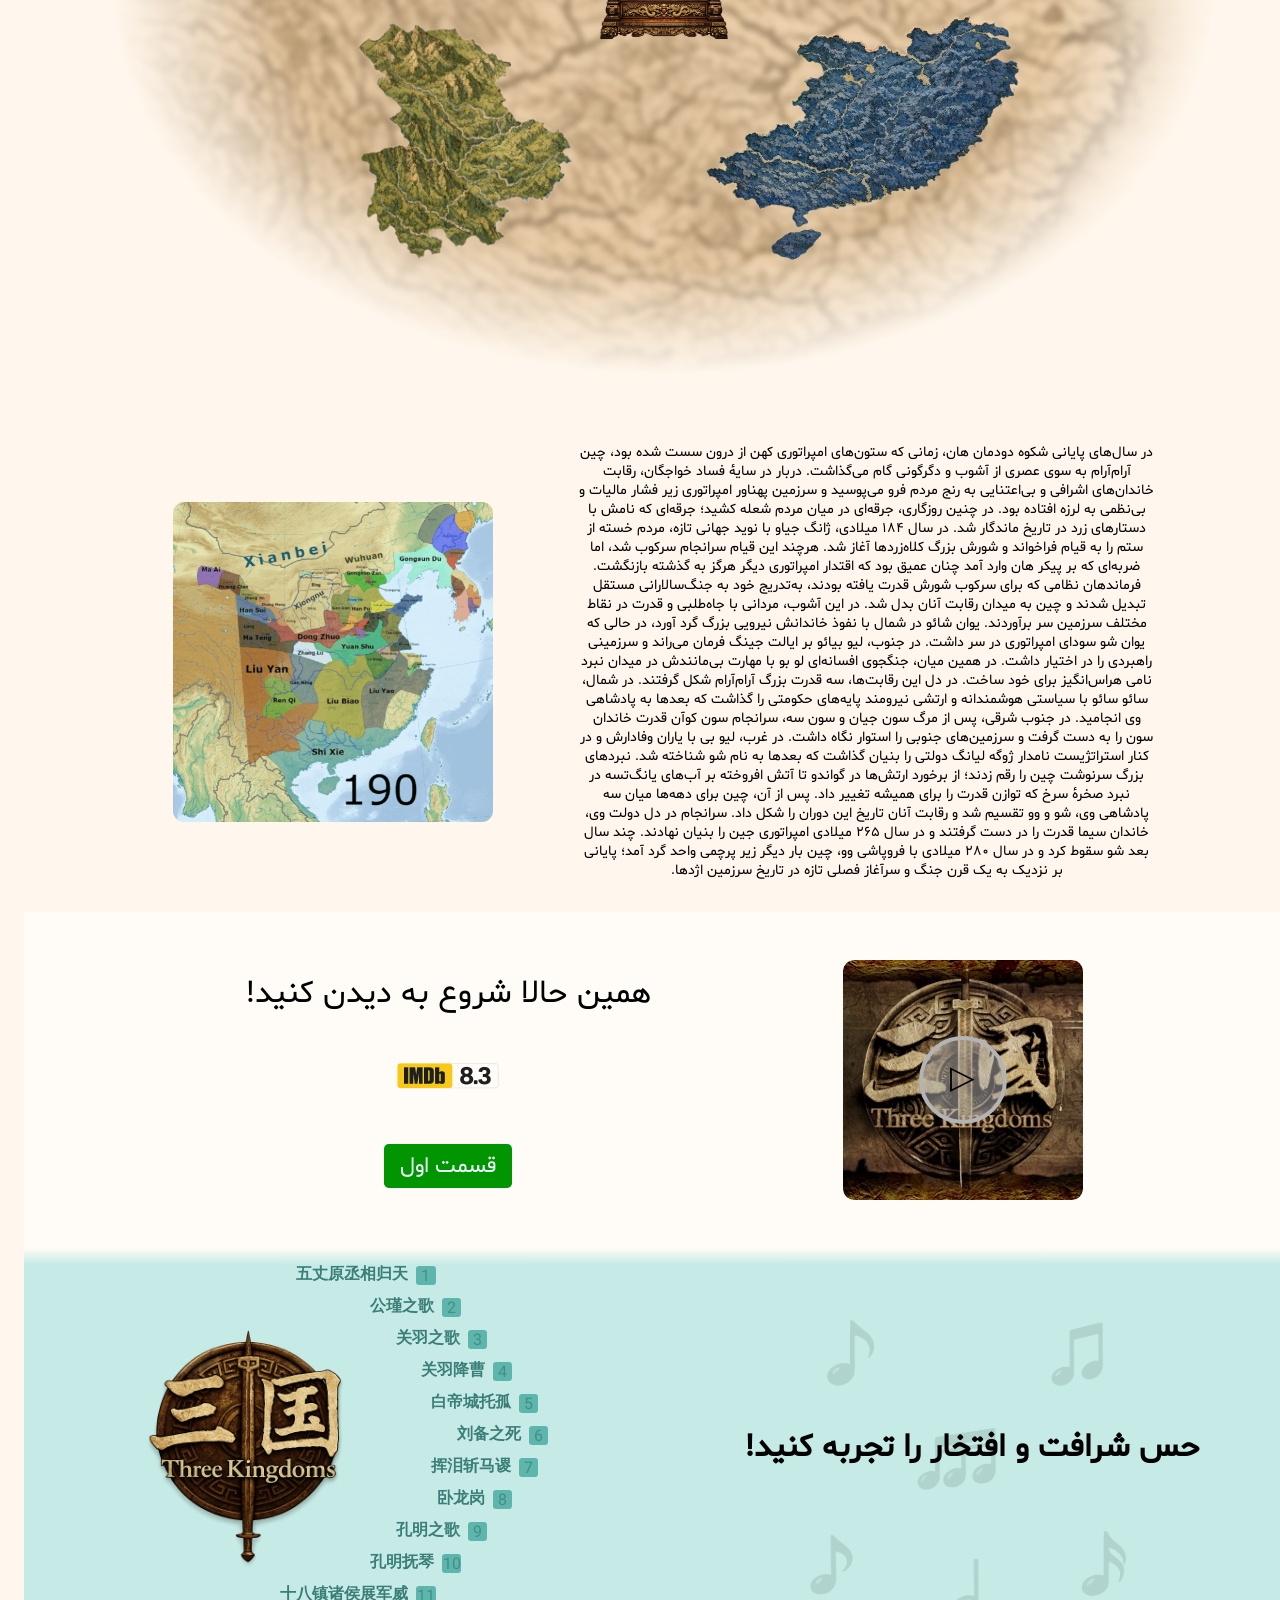
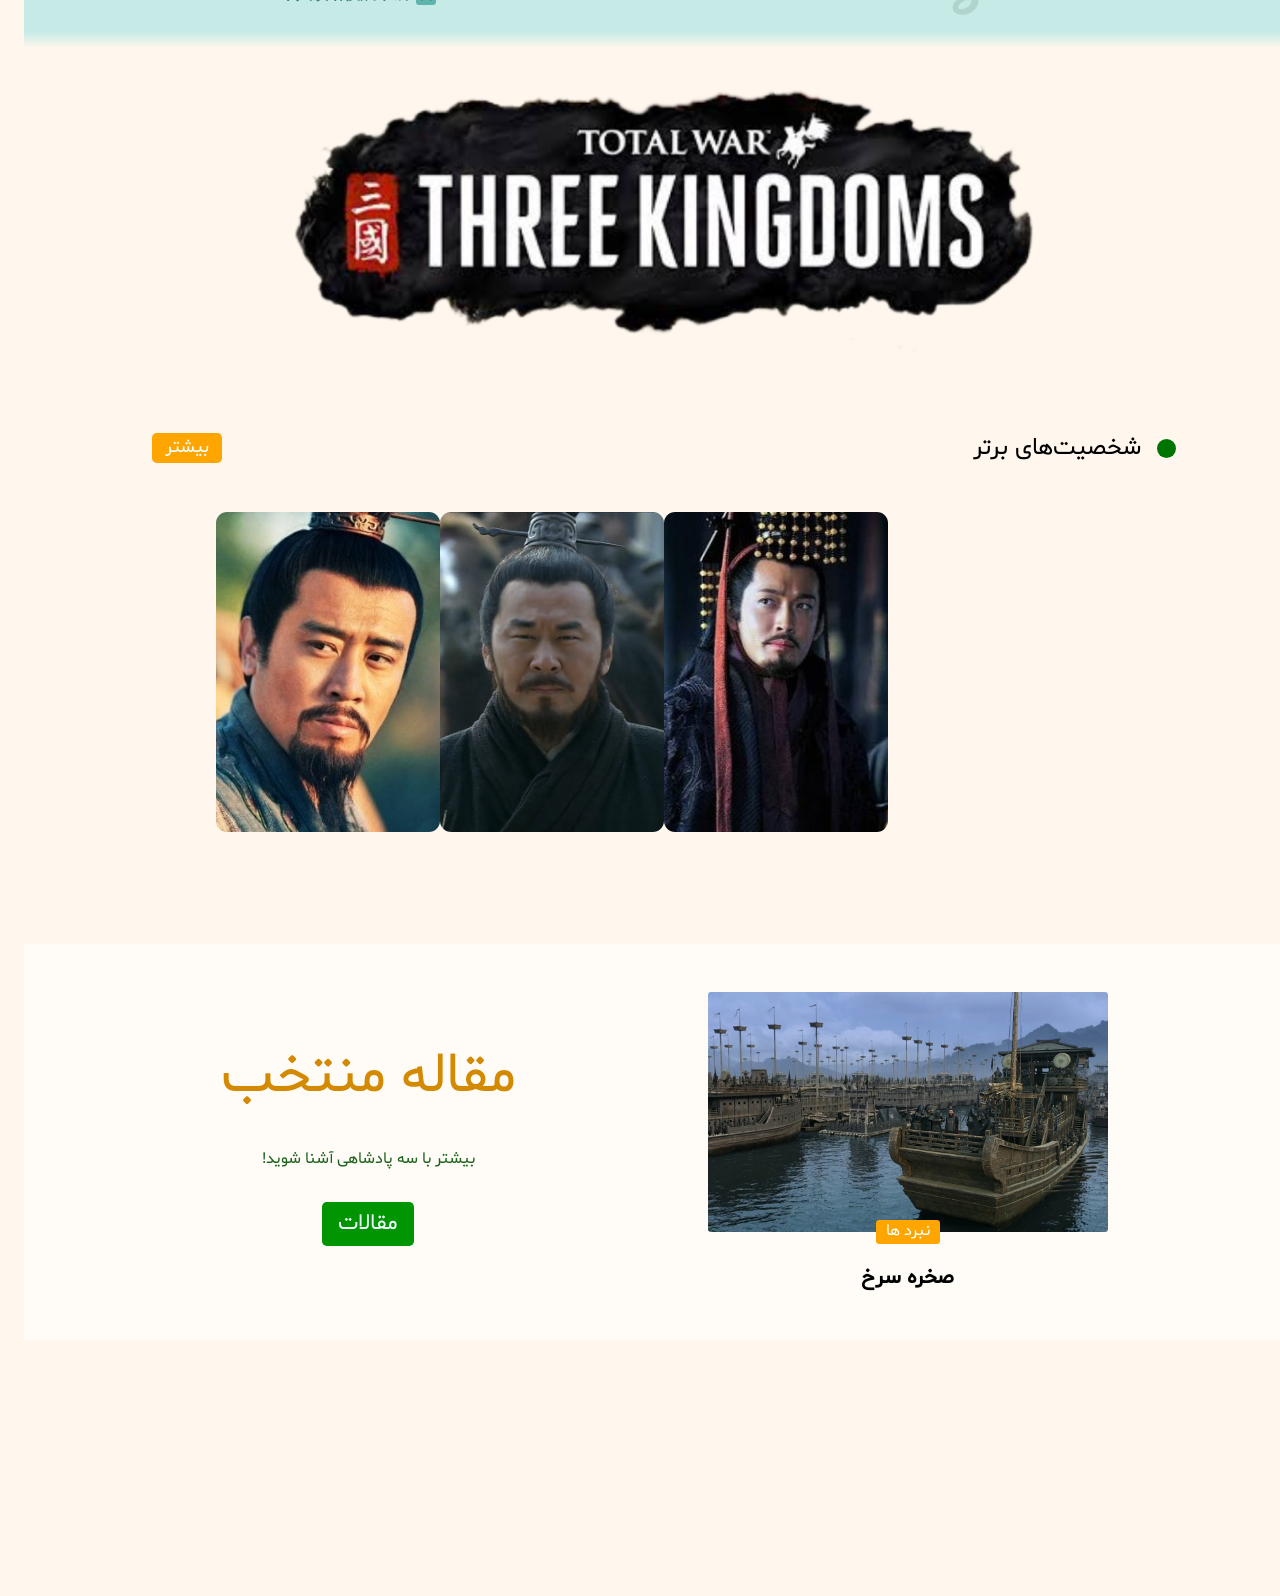
==== commit f3e6b193: "Update index.html" ====
--- a/temp/index.html
+++ b/temp/index.html
@@ -4,7 +4,7 @@
     <meta charset="UTF-8" />
     <meta name="viewport" content="width=device-width, initial-scale=1.0" />
     <meta name="theme-color" content="rgb(157, 218, 157)" />
-    <link rel="stylesheet" href="./style/index.css" />
+    <link rel="stylesheet" href="../style/index.css" />
     <title>THREE KINGDOMS | سه پادشاهی</title>
   </head>
   <body>
@@ -12,30 +12,30 @@
       <!-- header -->
       <div class="header">
         <div class="hed-1">
-          <a href="./index.html" class="hed-1-c"
+          <a href="../index.html" class="hed-1-c"
             >صفحه اصلی
             <div class="a-extra ss"></div
           ></a>
-          <a href="./temp/veblog.html" class="hed-1-c"
+          <a href="../temp/veblog.html" class="hed-1-c"
             >مقالات
             <div class="a-extra"></div
           ></a>
-          <a href="./temp/ai.html" class="hed-1-c"
+          <a href="../temp/ai.html" class="hed-1-c"
             >هوش مصنوعی
             <div class="a-extra"></div
           ></a>
         </div>
         <div class="hed-2"></div>
         <div class="hed-1">
-          <a href="./temp/episode.html" class="hed-1-c"
+          <a href="../temp/episode.html" class="hed-1-c"
             >قسمت ها
             <div class="a-extra"></div
           ></a>
-          <a href="./temp/persons.html" class="hed-1-c"
+          <a href="../temp/persons.html" class="hed-1-c"
             >شخصیت ها
             <div class="a-extra"></div
           ></a>
-          <a href="./temp/callus.html" class="hed-1-c"
+          <a href="../temp/callus.html" class="hed-1-c"
             >تماس با ما
             <div class="a-extra"></div
           ></a>
@@ -46,12 +46,12 @@
       <div class="panel w0">
         <div class="panel-titr">منو</div>
         <div class="panel-body">
-          <a href="./index.html" class="hed-1-c sd">صفحه اصلی </a>
-          <a href="./temp/veblog.html" class="hed-1-c sd">مقالات </a
-          ><a href="./temp/ai.html" class="hed-1-c sd">هوش مصنوعی</a>
-          <a href="./temp/episode.html" class="hed-1-c sd">قسمت ها </a>
-          <a href="./temp/persons.html" class="hed-1-c sd">شخصیت ها </a
-          ><a href="./temp/callus.html" class="hed-1-c sd">تماس با ما</a>
+          <a href="../index.html" class="hed-1-c sd">صفحه اصلی </a>
+          <a href="../temp/veblog.html" class="hed-1-c sd">مقالات </a
+          ><a href="../temp/ai.html" class="hed-1-c sd">هوش مصنوعی</a>
+          <a href="../temp/episode.html" class="hed-1-c sd">قسمت ها </a>
+          <a href="../temp/persons.html" class="hed-1-c sd">شخصیت ها </a
+          ><a href="../temp/callus.html" class="hed-1-c sd">تماس با ما</a>
         </div>
       </div>
       <div class="panel-btn">
@@ -79,7 +79,7 @@
           </div>
           <div class="hero-1-2">
             <p class="hero-1-2-1">شرافت و وفاداری</p>
-            <a href="./temp/episode.html" class="hero-1-2-2"
+            <a href="../temp/episode.html" class="hero-1-2-2"
               >برای مشاهده کلیک کنید</a
             >
           </div>
@@ -88,7 +88,7 @@
           <div class="hero-2-extra"></div>
           <div class="hero-2-1">
             <p class="hero-2-1-1">ستیز و نیرنگ برای تسلط بر کشور</p>
-            <a href="./temp/persons.html" class="hero-2-1-2">شخصیت های برتر</a>
+            <a href="../temp/persons.html" class="hero-2-1-2">شخصیت های برتر</a>
           </div>
           <div class="hero-2-2">
             <div class="hero-2-2-1"></div>
@@ -113,7 +113,7 @@
           <div class="time-left-1">شورش دستار زرد ها</div>
           <div
             class="time-left-2"
-            style="background-image: url(&quot;./pict/first.jpg&quot;)"
+            style="background-image: url(&quot;../pict/first.jpg&quot;)"
           >
             <div class="time-left-cer"></div>
             <div class="time-left-date">184 AC</div>
@@ -123,7 +123,7 @@
         <div class="time-right">
           <div
             class="time-right-1"
-            style="background-image: url(&quot;./pict/t1.jpg&quot;)"
+            style="background-image: url(&quot;../pict/t1.jpg&quot;)"
           >
             <div class="time-right-cer"></div>
             <div class="time-right-date">190 AC</div>
@@ -135,7 +135,7 @@
           <div class="time-left-1">حمله به تائو کیان</div>
           <div
             class="time-left-2"
-            style="background-image: url(&quot;./pict/t2.jpg&quot;)"
+            style="background-image: url(&quot;../pict/t2.jpg&quot;)"
           >
             <div class="time-left-cer"></div>
             <div class="time-left-date">194 AC</div>
@@ -145,7 +145,7 @@
         <div class="time-right">
           <div
             class="time-right-1"
-            style="background-image: url(&quot;./pict/t3.jpg&quot;)"
+            style="background-image: url(&quot;../pict/t3.jpg&quot;)"
           >
             <div class="time-right-cer"></div>
             <div class="time-right-date">196 AC</div>
@@ -157,7 +157,7 @@
           <div class="time-left-1">امپراطور جعلی</div>
           <div
             class="time-left-2"
-            style="background-image: url(&quot;./pict/t4.jpg&quot;)"
+            style="background-image: url(&quot;../pict/t4.jpg&quot;)"
           >
             <div class="time-left-cer"></div>
             <div class="time-left-date">197 AC</div>
@@ -167,7 +167,7 @@
         <div class="time-right">
           <div
             class="time-right-1"
-            style="background-image: url(&quot;./pict/t5.jpg&quot;)"
+            style="background-image: url(&quot;../pict/t5.jpg&quot;)"
           >
             <div class="time-right-cer"></div>
             <div class="time-right-date">198 AC</div>
@@ -179,7 +179,7 @@
           <div class="time-left-1">نبرد گواندو</div>
           <div
             class="time-left-2"
-            style="background-image: url(&quot;./pict/t6.jpg&quot;)"
+            style="background-image: url(&quot;../pict/t6.jpg&quot;)"
           >
             <div class="time-left-cer"></div>
             <div class="time-left-date">200 AC</div>
@@ -189,7 +189,7 @@
         <div class="time-right">
           <div
             class="time-right-1"
-            style="background-image: url(&quot;./pict/t7.jpg&quot;)"
+            style="background-image: url(&quot;../pict/t7.jpg&quot;)"
           >
             <div class="time-right-cer"></div>
             <div class="time-right-date">207 AC</div>
@@ -201,7 +201,7 @@
           <div class="time-left-1">نبرد صخره سرخ</div>
           <div
             class="time-left-2"
-            style="background-image: url(&quot;./pict/t8.jpg&quot;)"
+            style="background-image: url(&quot;../pict/t8.jpg&quot;)"
           >
             <div class="time-left-cer"></div>
             <div class="time-left-date">208 AC</div>
@@ -211,7 +211,7 @@
         <div class="time-right">
           <div
             class="time-right-1"
-            style="background-image: url(&quot;./pict/t9.jpg&quot;)"
+            style="background-image: url(&quot;../pict/t9.jpg&quot;)"
           >
             <div class="time-right-cer"></div>
             <div class="time-right-date">210 AC</div>
@@ -223,7 +223,7 @@
           <div class="time-left-1">نبرد ژیلیانگ</div>
           <div
             class="time-left-2"
-            style="background-image: url(&quot;./pict/t10.jpg&quot;)"
+            style="background-image: url(&quot;../pict/t10.jpg&quot;)"
           >
             <div class="time-left-cer"></div>
             <div class="time-left-date">211 AC</div>
@@ -233,7 +233,7 @@
         <div class="time-right">
           <div
             class="time-right-1"
-            style="background-image: url(&quot;./pict/t11.jpg&quot;)"
+            style="background-image: url(&quot;../pict/t11.jpg&quot;)"
           >
             <div class="time-right-cer"></div>
             <div class="time-right-date">214 AC</div>
@@ -245,7 +245,7 @@
           <div class="time-left-1">نبرد هانژونگ</div>
           <div
             class="time-left-2"
-            style="background-image: url(&quot;./pict/t12.jpg&quot;)"
+            style="background-image: url(&quot;../pict/t12.jpg&quot;)"
           >
             <div class="time-left-cer"></div>
             <div class="time-left-date">219 AC</div>
@@ -255,7 +255,7 @@
         <div class="time-right">
           <div
             class="time-right-1"
-            style="background-image: url(&quot;./pict/t20.jpg&quot;)"
+            style="background-image: url(&quot;../pict/t20.jpg&quot;)"
           >
             <div class="time-right-cer"></div>
             <div class="time-right-date">219 AC</div>
@@ -267,7 +267,7 @@
           <div class="time-left-1">پایان هان</div>
           <div
             class="time-left-2"
-            style="background-image: url(&quot;./pict/t13.jpg&quot;)"
+            style="background-image: url(&quot;../pict/t13.jpg&quot;)"
           >
             <div class="time-left-cer"></div>
             <div class="time-left-date">220 AC</div>
@@ -277,7 +277,7 @@
         <div class="time-right">
           <div
             class="time-right-1"
-            style="background-image: url(&quot;./pict/t14.jpg&quot;)"
+            style="background-image: url(&quot;../pict/t14.jpg&quot;)"
           >
             <div class="time-right-cer"></div>
             <div class="time-right-date">222 AC</div>
@@ -289,7 +289,7 @@
           <div class="time-left-1">عملیات شمال</div>
           <div
             class="time-left-2"
-            style="background-image: url(&quot;./pict/t17.jpg&quot;)"
+            style="background-image: url(&quot;../pict/t17.jpg&quot;)"
           >
             <div class="time-left-cer"></div>
             <div class="time-left-date">228 AC</div>
@@ -299,7 +299,7 @@
         <div class="time-right">
           <div
             class="time-right-1"
-            style="background-image: url(&quot;./pict/t21.jpg&quot;)"
+            style="background-image: url(&quot;../pict/t21.jpg&quot;)"
           >
             <div class="time-right-cer"></div>
             <div class="time-right-date">234 AC</div>
@@ -311,7 +311,7 @@
           <div class="time-left-1">سقوط شو هان</div>
           <div
             class="time-left-2"
-            style="background-image: url(&quot;./pict/t18.jpg&quot;)"
+            style="background-image: url(&quot;../pict/t18.jpg&quot;)"
           >
             <div class="time-left-cer"></div>
             <div class="time-left-date">263 AC</div>
@@ -321,7 +321,7 @@
         <div class="time-right">
           <div
             class="time-right-1"
-            style="background-image: url(&quot;./pict/t19.jpg&quot;)"
+            style="background-image: url(&quot;../pict/t19.jpg&quot;)"
           >
             <div class="time-right-cer"></div>
             <div class="time-right-date">280 AC</div>
@@ -341,7 +341,7 @@
             <div class="th-titr-2">وی : امپراتوری فولاد و استراتژی</div>
             <div
               class="th-titr-3"
-              style="background-image: url(&quot;./pngpic/c.png&quot;)"
+              style="background-image: url(&quot;../pngpic/c.png&quot;)"
             ></div>
           </div>
           <div class="th-text">
@@ -363,7 +363,7 @@
             </div>
             <div
               class="th-titr-3"
-              style="background-image: url(&quot;./pngpic/d.png&quot;)"
+              style="background-image: url(&quot;../pngpic/d.png&quot;)"
             ></div>
           </div>
           <div class="th-text">
@@ -384,7 +384,7 @@
             <div class="th-titr-2">وو : امپراتوری آب‌ها، تاکتیک و مقاومت</div>
             <div
               class="th-titr-3"
-              style="background-image: url(&quot;./pngpic/b.png&quot;)"
+              style="background-image: url(&quot;../pngpic/b.png&quot;)"
             ></div>
           </div>
           <div class="th-text">
@@ -620,7 +620,7 @@
           <div class="p-ex"></div>
           <div
             class="person-pic"
-            style="background-image: url(&quot;./pic/sunquanp.jpeg&quot;)"
+            style="background-image: url(&quot;../pic/sunquanp.jpeg&quot;)"
           ></div>
           <div class="person-hale"></div>
           <div class="person-enf">
@@ -640,7 +640,7 @@
           <div class="p-ex"></div>
           <div
             class="person-pic"
-            style="background-image: url(&quot;./pic/caop.jpg&quot;)"
+            style="background-image: url(&quot;../pic/caop.jpg&quot;)"
           ></div>
           <div class="person-hale"></div>
           <div class="person-enf">
@@ -660,7 +660,7 @@
           <div class="p-ex"></div>
           <div
             class="person-pic"
-            style="background-image: url(&quot;./pic/liubeyp.jpeg&quot;)"
+            style="background-image: url(&quot;../pic/liubeyp.jpeg&quot;)"
           ></div>
           <div class="person-hale"></div>
           <div class="person-enf">
@@ -697,7 +697,7 @@
         <div class="magale-2">
           <div class="magale-2-1">مقاله منتخب</div>
           <div class="magale-2-2">بیشتر با سه پادشاهی آشنا شوید!</div>
-          <a href="./temp/veblog.html" class="one-2-3">مقالات</a>
+          <a href="../temp/veblog.html" class="one-2-3">مقالات</a>
         </div>
       </div>
     </div>
@@ -719,7 +719,7 @@
               <div
                 class="footer-1-body-ch-1"
                 style="
-                  background-image: url(&quot;./pngpic/phone.png&quot;);
+                  background-image: url(&quot;../pngpic/phone.png&quot;);
                   background-size: cover;
                 "
               ></div>
@@ -729,7 +729,7 @@
               <div
                 class="footer-1-body-ch-1"
                 style="
-                  background-image: url(&quot;./pngpic/email.png&quot;);
+                  background-image: url(&quot;../pngpic/email.png&quot;);
                   background-size: cover;
                 "
               ></div>
@@ -747,7 +747,7 @@
               <div
                 class="footer-1-body-ch-1"
                 style="
-                  background-image: url(&quot;./pngpic/tel.png&quot;);
+                  background-image: url(&quot;../pngpic/tel.png&quot;);
                   background-size: cover;
                 "
               ></div>
@@ -757,7 +757,7 @@
               <div
                 class="footer-1-body-ch-1"
                 style="
-                  background-image: url(&quot;./pngpic/insta.png&quot;);
+                  background-image: url(&quot;../pngpic/insta.png&quot;);
                   background-size: cover;
                 "
               ></div>
@@ -767,7 +767,7 @@
               <div
                 class="footer-1-body-ch-1"
                 style="
-                  background-image: url(&quot;./pngpic/lin.png&quot;);
+                  background-image: url(&quot;../pngpic/lin.png&quot;);
                   background-size: cover;
                 "
               ></div>
@@ -777,7 +777,7 @@
               <div
                 class="footer-1-body-ch-1"
                 style="
-                  background-image: url(&quot;./pngpic/eitaa.png&quot;);
+                  background-image: url(&quot;../pngpic/eitaa.png&quot;);
                   background-size: cover;
                 "
               ></div>
@@ -797,6 +797,6 @@
     </div>
 
     <audio src="" class="audio"></audio>
-    <script src="./script/index.js"></script>
+    <script src="../script/index.js"></script>
   </body>
 </html>
--- a/style/index.css
+++ b/style/index.css
@@ -0,0 +1,1709 @@
+* {
+  margin: 0;
+  font-family: "shabnam";
+}
+@font-face {
+  font-family: "shabnam";
+  src: url("../style/Shabnam.woff2");
+}
+body {
+  background-color: rgb(255, 247, 237);
+  cursor: default;
+  position: relative;
+}
+a {
+  color: black;
+  text-decoration: none;
+}
+.div {
+  background-color: rgb(255, 247, 237);
+  position: relative;
+}
+/* header */
+.header {
+  height: 5rem;
+  background-color: rgb(228, 242, 223);
+  display: flex;
+  justify-content: space-between;
+  align-items: center;
+  position: sticky;
+  top: 0;
+  z-index: 1000;
+  transition: all 500ms;
+}
+.hed-1 {
+  display: flex;
+  align-items: center;
+  justify-content: center;
+  width: 40%;
+  gap: 1.5rem;
+  font-size: 1.2rem;
+}
+.hed-1-c {
+  position: relative;
+}
+.hed-1-c:hover .a-extra {
+  cursor: pointer;
+  width: 100%;
+  transition: all 300ms;
+}
+.hed-2 {
+  background-image: url("../pic/head.png");
+  background-size: contain;
+  height: 4rem;
+  width: 20.3rem;
+}
+.a-extra {
+  position: absolute;
+  height: 2.5px;
+  background-color: rgb(0, 111, 0);
+  width: 0;
+  transition: all 300ms;
+}
+.ss {
+  width: 100%;
+}
+.panel-btn {
+  position: fixed;
+  width: 1.5rem;
+  height: 1rem;
+  top: 1.5rem;
+  right: 1rem;
+  display: flex;
+  flex-direction: column;
+  justify-content: space-between;
+  align-items: center;
+  transition: all 600ms;
+  z-index: 100000000000000000000000000000000000000000000000000000000000000000000000000000000;
+  display: none;
+}
+.panel-btn-child {
+  width: 1.5rem;
+  height: 0.2rem;
+  background-color: orange;
+  position: relative;
+  z-index: 100000000000000000000000000000000000000000000000000000000000000000000000000000000;
+  transition: all 600ms;
+}
+.t {
+  top: calc(3.5rem / 2 - 0.5rem);
+  transition: all 600ms;
+}
+.hola {
+  position: fixed;
+  top: 0;
+  right: 0;
+  width: 100%;
+  height: 100%;
+  background-color: rgba(0, 0, 0, 0.4);
+  z-index: 100000000000000000000000000000000000000000000000000000000000000;
+  transition: all 600ms;
+}
+.panel {
+  position: fixed;
+  height: 100vh;
+  width: 15rem;
+  right: 0;
+  top: 0;
+  z-index: 100000000000000000000000000000000000000000000000000000000000000000;
+  background-color: rgb(255, 247, 237);
+  transition: all 600ms;
+  overflow: hidden;
+
+  display: flex;
+  flex-direction: column;
+}
+.panel-titr {
+  margin: 1rem 1rem 0 0;
+  font-size: 1.4rem;
+  font-weight: bold;
+  color: orange;
+}
+.panel-body {
+  margin-top: 2rem;
+  display: flex;
+  flex-direction: column;
+  gap: 0.7rem;
+  padding-right: 1rem;
+  padding-left: 1rem;
+
+  min-width: 10rem;
+}
+.sd {
+  border-bottom: solid 1px rgb(169, 208, 127);
+  padding-bottom: 0.3rem;
+}
+.w0 {
+  width: 0%;
+  transition: all 600ms;
+}
+.hidt {
+  display: none;
+  transition: all 600ms;
+}
+.r12 {
+  right: 12.5rem;
+  transition: all 600ms;
+}
+.cat {
+  position: absolute;
+  top: 0.4rem;
+  transform: rotate(45deg);
+  transform-origin: center;
+  transition: all 600ms;
+}
+.cct {
+  position: absolute;
+  top: 0.4rem;
+  transform: rotate(-45deg);
+  transform-origin: center;
+  transition: all 600ms;
+}
+/* hero */
+.hero {
+  height: 35rem;
+  background-color: antiquewhite;
+  position: relative;
+  overflow: hidden;
+}
+.hero-1 {
+  width: 100%;
+  height: 100%;
+  position: relative;
+  display: flex;
+  overflow: hidden;
+}
+.hero-1-1 {
+  display: flex;
+  justify-content: flex-start;
+  align-items: center;
+  width: 50%;
+  height: 100%;
+}
+.hero-1-1-1 {
+  background-image: url("../pic/d.jpg");
+  width: 28rem;
+  height: 28rem;
+  border-radius: 9999px;
+  background-size: contain;
+  margin-right: 7rem;
+  position: relative;
+  z-index: 1;
+  transition: all 600ms;
+}
+.hero-1-2 {
+  width: 50%;
+  height: 100%;
+  display: flex;
+  flex-direction: column;
+  justify-content: center;
+  gap: 2rem;
+  align-items: flex-start;
+}
+.hero-1-2-1 {
+  font-size: 5rem;
+  font-weight: bolder;
+  transition: all 500ms;
+}
+.hero-1-2-2 {
+  color: azure;
+  font-size: 1.4rem;
+  background-color: rgb(0, 116, 0);
+  padding: 0.4rem 0.7rem 0.4rem 0.7rem;
+  border-radius: 0.7rem;
+  transition: all 500ms;
+}
+.hero-1-extra {
+  position: absolute;
+  height: 100%;
+  right: 0;
+  width: 15rem;
+  background-color: rgb(157, 218, 157);
+  transition: all 500ms;
+}
+.hero-2 {
+  width: 100%;
+  height: 100%;
+  position: relative;
+  display: flex;
+}
+.hero-2-1 {
+  width: 40%;
+  height: 100%;
+  display: flex;
+  flex-direction: column;
+  justify-content: center;
+  gap: 3rem;
+  align-items: flex-start;
+  margin-right: 10%;
+}
+.hero-2-1-1 {
+  font-size: 5rem;
+  transition: all 500ms;
+}
+.hero-2-1-2 {
+  color: azure;
+  font-size: 1.4rem;
+  background-color: rgb(0, 116, 0);
+  padding: 0.4rem 0.7rem 0.4rem 0.7rem;
+  border-radius: 0.7rem;
+  transition: all 500ms;
+  position: relative;
+  z-index: 1;
+}
+.hero-2-2 {
+  width: 50%;
+  height: 100%;
+  display: flex;
+  justify-content: center;
+  align-items: center;
+  position: relative;
+  z-index: 1;
+}
+.hero-2-2-1 {
+  background-image: url("../pic/i.jpg");
+  width: 28rem;
+  height: 28rem;
+  border-radius: 9999px;
+  background-size: contain;
+  position: relative;
+  z-index: 1;
+  transition: all 600ms;
+}
+.hero-2-extra {
+  position: absolute;
+  width: 25rem;
+  height: 100%;
+  left: 0;
+  background-color: rgb(157, 218, 157);
+  transition: all 500ms;
+}
+.hero-extra {
+  position: absolute;
+  bottom: 2rem;
+  right: calc(50% - 4rem);
+  z-index: 2;
+  width: 8rem;
+  display: flex;
+  align-items: center;
+}
+.hero-extra-1 {
+  position: relative;
+  z-index: 1;
+  width: 50%;
+  display: flex;
+  align-items: center;
+  gap: 0.2rem;
+}
+.hero-extra-2 {
+  position: relative;
+  z-index: 1;
+  width: 50%;
+  display: flex;
+  align-items: center;
+  gap: 0.2rem;
+}
+.hero-extra-1-kh {
+  height: 0.2rem;
+  background-color: rgb(145, 113, 67);
+  border-radius: 0.5rem;
+}
+.hero-extra-2-kh {
+  height: 0.2rem;
+  background-color: rgb(145, 113, 67);
+  border-radius: 0.5rem;
+}
+.s {
+  font-feature-settings: "tnam";
+}
+.can {
+  position: absolute;
+}
+.animate {
+  animation: khat 5000ms linear;
+}
+@keyframes khat {
+  0% {
+    width: 0;
+  }
+  100% {
+    width: 2.5rem;
+  }
+}
+/* extra */
+.d4 {
+  transform: translateY(4rem);
+}
+.lz {
+  transform: translateX(-100rem);
+}
+.w35 {
+  width: 35rem;
+}
+.o0 {
+  opacity: 0;
+}
+.hidden {
+  display: none;
+}
+.rz {
+  transform: translateX(100rem);
+}
+.r0 {
+  left: calc(100% - 25rem);
+}
+.h4 {
+  height: 4rem;
+  transition: all 500ms;
+}
+/* text under hero */
+.under-ded {
+  display: flex;
+  align-items: center;
+  justify-content: center;
+}
+.under-2 {
+  padding: 2rem 0 0.2rem 0;
+  width: 50%;
+  text-align: center;
+  display: flex;
+  justify-content: center;
+  align-items: center;
+  font-size: 1.2rem;
+}
+/* timeline */
+.time-line {
+  display: flex;
+  flex-direction: column;
+  align-items: center;
+  margin-top: 4rem;
+  position: relative;
+}
+.time-left {
+  display: flex;
+  height: 10rem;
+  width: 40rem;
+  margin-top: -4px;
+}
+.time-left-1 {
+  width: 50%;
+  height: 100%;
+  /* border-top: solid rgba(215, 171, 76, 1) 4px; */
+  border-bottom: solid transparent 4px;
+  box-sizing: border-box;
+  display: flex;
+  justify-content: center;
+  align-items: center;
+  font-size: 1.2rem;
+}
+.time-left-2 {
+  width: 50%;
+  height: 100%;
+  border-top: solid rgb(215, 171, 76) 4px;
+  border-left: solid rgba(215, 171, 76, 1) 4px;
+  border-bottom: solid rgba(215, 171, 76, 1) 4px;
+  border-top-left-radius: 999999px;
+  border-bottom-left-radius: 999999px;
+  position: relative;
+  background-size: cover;
+  box-sizing: border-box;
+}
+.time-left-cer {
+  position: absolute;
+  width: 1rem;
+  height: 1rem;
+  border-radius: 99999px;
+  background-color: rgb(0, 116, 0);
+  top: calc(50% - 0.5rem);
+  left: -0.7rem;
+}
+.time-left-date {
+  position: absolute;
+  background-color: rgb(203, 213, 225);
+  color: rgb(71, 85, 105);
+  width: 4rem;
+  height: 1.5rem;
+  display: flex;
+  align-items: center;
+  justify-content: center;
+  border-radius: 0.4rem;
+  top: calc(50% - 0.75rem);
+  left: -6rem;
+  direction: ltr;
+}
+.time-right {
+  display: flex;
+  height: 10rem;
+  width: 40rem;
+  margin-top: -4px;
+}
+
+.time-right-2 {
+  width: 50%;
+  height: 100%;
+  /* border-bottom: solid rgba(215, 171, 76, 1) 4px; */
+  border-top: solid transparent 4px;
+  box-sizing: border-box;
+  display: flex;
+  justify-content: center;
+  align-items: center;
+  font-size: 1.2rem;
+}
+.time-right-1 {
+  width: 50%;
+  height: 100%;
+  border-top: solid rgb(215, 171, 76) 4px;
+  border-right: solid rgba(215, 171, 76, 1) 4px;
+  border-bottom: solid rgba(215, 171, 76, 1) 4px;
+  border-top-right-radius: 999999px;
+  border-bottom-right-radius: 999999px;
+  position: relative;
+  background-size: cover;
+  box-sizing: border-box;
+}
+
+.time-right-cer {
+  position: absolute;
+  width: 1rem;
+  height: 1rem;
+  border-radius: 99999px;
+  background-color: rgb(0, 116, 0);
+  top: calc(50% - 0.5rem);
+  right: -0.7rem;
+}
+
+.time-right-date {
+  position: absolute;
+  background-color: rgb(203, 213, 225);
+  color: rgb(71, 85, 105);
+  width: 4rem;
+  height: 1.5rem;
+  display: flex;
+  align-items: center;
+  justify-content: center;
+  border-radius: 0.4rem;
+  top: calc(50% - 0.75rem);
+  right: -6rem;
+  direction: ltr;
+}
+/* road to throne */
+.throne {
+  margin: 2rem 5rem 0 5rem;
+  height: 50rem;
+  background-image: url("../pngpic/allb.png");
+  background-size: cover;
+  background-position: center;
+  border-radius: 2rem;
+  position: relative;
+}
+.throne-hale {
+  position: absolute;
+  inset: 0;
+  background-color: rgba(255, 255, 255, 0.1);
+  backdrop-filter: blur(3px);
+  background-image: radial-gradient(transparent 50%, rgb(255, 247, 237) 70%);
+}
+.thcan {
+  position: relative;
+  z-index: 5;
+}
+/* three kingdoms text */
+.thtext {
+  margin-top: 3rem;
+  padding: 3rem 2rem 3rem 2rem;
+  display: flex;
+  justify-content: center;
+  align-items: center;
+  gap: 4rem;
+  background-color: rgb(255, 251, 247);
+  position: relative;
+}
+.th-child {
+  display: flex;
+  flex-direction: column;
+  width: 25rem;
+  min-width: 25rem;
+  gap: 2rem;
+  height: 15rem;
+  align-items: center;
+}
+.th-titr {
+  display: flex;
+  gap: 0.5rem;
+  align-items: center;
+  justify-content: center;
+  font-size: 1rem;
+  font-weight: 900;
+}
+.th-titr-1 {
+  width: 1rem;
+  height: 1rem;
+  border-radius: 999999px;
+}
+.th-text {
+  text-align: justify;
+}
+.th-titr-3 {
+  width: 2rem;
+  height: 2rem;
+  background-size: contain;
+}
+.thtext-extra {
+  position: relative;
+  z-index: 2;
+  display: flex;
+  gap: 1rem;
+  margin-top: -2rem;
+  margin-right: calc(50% - 2.5rem);
+  display: none;
+}
+.thtext-extra-child {
+  width: 1rem;
+  height: 1rem;
+  border-radius: 9999px;
+}
+.thtext-extra-extra {
+  width: 1rem;
+  height: 1rem;
+  border-radius: 9999px;
+  position: absolute;
+  transition: all 300ms;
+}
+.red {
+  border: rgb(199, 27, 27) solid 1px;
+  background-color: rgb(199, 27, 27);
+  transition: all 300ms;
+}
+.green {
+  background-color: rgb(7, 111, 12);
+  border: rgb(7, 111, 12) solid 1px;
+
+  transition: all 300ms;
+}
+.blue {
+  background-color: rgb(6, 57, 151);
+  border: rgb(6, 57, 151) solid 1px;
+
+  transition: all 300ms;
+}
+.r1 {
+  right: 0rem;
+  transition: all 300ms;
+}
+.r2 {
+  right: 2.1rem;
+  transition: all 300ms;
+}
+.r3 {
+  right: 4.2rem;
+  transition: all 300ms;
+}
+/* gif */
+.gif {
+  margin: 4rem 4rem 0 4rem;
+  display: flex;
+  justify-content: space-evenly;
+  align-items: center;
+  text-align: center;
+}
+.gif-1 {
+  font-size: 0.9rem;
+  width: 50%;
+}
+.gif-2 {
+  width: 20rem;
+  height: 20rem;
+  background-image: url("../pngpic/sa.gif");
+  background-size: cover;
+  border-radius: 0.7rem;
+}
+/* one */
+.one {
+  margin-top: 2rem;
+  display: flex;
+  justify-content: center;
+  padding: 3rem 0 3rem 0;
+  align-items: center;
+  gap: 12rem;
+  background-color: rgb(255, 251, 247);
+}
+.one-1 {
+  width: 15rem;
+  height: 15rem;
+  overflow: hidden;
+  border-radius: 0.7rem;
+  position: relative;
+}
+.one-1:hover .one-1-pic {
+  transform: scale(1.2);
+  transition: all 300ms;
+}
+.one-1:hover .one-1-cer-c {
+  transform: scale(0.9);
+  transition: all 300ms;
+}
+.one-1:hover .one-1-hale {
+  opacity: 1;
+  transition: all 300ms;
+}
+.one-1-pic {
+  width: 100%;
+  height: 100%;
+  background-image: url("../pic/waffen.jpg");
+  background-size: cover;
+  border-radius: 0.7rem;
+  transition: all 300ms;
+}
+.one-1-hale {
+  position: absolute;
+  inset: 0;
+  border-radius: 0.7rem;
+  background-color: rgba(0, 0, 0, 0.5);
+  opacity: 0.2;
+  transition: all 300ms;
+}
+.ww {
+  position: absolute;
+  z-index: 100;
+  inset: 0;
+}
+.one-1-cer {
+  position: absolute;
+  inset: 0;
+  display: flex;
+  justify-content: center;
+  align-items: center;
+}
+.one-1-cer-c {
+  width: 5rem;
+  height: 5rem;
+  background: rgba(180, 180, 180, 0.5);
+  border-radius: 9999px;
+  border: 4px solid rgb(180, 180, 180);
+  display: flex;
+  justify-content: center;
+  align-items: center;
+  font-size: 2rem;
+  text-align: center;
+  transition: all 300ms;
+}
+.one-2 {
+  display: flex;
+  flex-direction: column;
+  align-items: center;
+  position: relative;
+}
+.one-2-extra {
+  position: absolute;
+  width: 100%;
+  height: 100%;
+  display: flex;
+  align-items: center;
+  justify-content: center;
+  opacity: 0.2;
+  font-size: 5rem;
+}
+.one-2-1 {
+  font-size: 2rem;
+}
+.one-2-2 {
+  background-image: url("../pngpic/imdb.png");
+  background-size: contain;
+  width: 8rem;
+  height: 8rem;
+}
+.one-2-3 {
+  font-size: 1.4rem;
+  background-color: rgb(1, 150, 1);
+  padding: 0.4rem 1rem 0.4rem 1rem;
+  border-radius: 0.3rem;
+  color: azure;
+}
+/* music */
+.music {
+  height: 25rem;
+  background-color: rgb(198 235 230);
+  position: relative;
+  display: flex;
+  justify-content: space-evenly;
+}
+.music-e-1 {
+  position: absolute;
+  top: 0;
+  width: 100%;
+  height: 1rem;
+  background-image: linear-gradient(
+    180deg,
+    rgb(255, 251, 247),
+    rgb(198 235 230)
+  );
+}
+.music-e-2 {
+  position: absolute;
+  bottom: 0;
+  width: 100%;
+  height: 1rem;
+  background-image: linear-gradient(
+    180deg,
+    rgb(198 235 230),
+    rgb(255, 247, 237)
+  );
+}
+.music-1 {
+  display: flex;
+  flex-direction: column;
+  height: 100%;
+  align-items: flex-start;
+  justify-content: center;
+  gap: 2rem;
+  position: relative;
+  overflow: hidden;
+  /* padding-right: 10rem; */
+}
+.music-1-2 {
+  font-size: 2rem;
+  font-weight: bolder;
+  position: relative;
+}
+.music-1-pic {
+  position: absolute;
+  inset: 0;
+  background-image: url("../pngpic/musicIcon.png");
+  background-size: cover;
+  opacity: 0.1;
+}
+.music-2 {
+  height: 100%;
+  width: 40%;
+  display: flex;
+  justify-content: flex-end;
+  align-items: center;
+  position: relative;
+}
+.music-2-pic {
+  width: 15rem;
+  height: 15rem;
+  background-image: url("../pngpic/a.png");
+  background-size: cover;
+  background-position: center;
+  position: relative;
+}
+.omg {
+  position: absolute;
+  width: 10rem;
+  height: auto;
+}
+.omgg {
+  display: flex;
+  width: 100%;
+  align-items: center;
+  justify-content: flex-start;
+  gap: 0.5rem;
+}
+.omgg:hover {
+  cursor: pointer;
+}
+.omg-text {
+  color: rgb(58, 126, 119);
+  font-weight: bold;
+}
+.omg-num {
+  width: 1.2rem;
+  height: 1.2rem;
+  border-radius: 0.2rem;
+  background-color: rgb(93, 181, 172);
+  text-align: center;
+  color: rgb(65, 144, 136);
+}
+.j1 {
+  top: 1rem;
+  right: 40%;
+}
+.j2 {
+  top: 3rem;
+  right: 35%;
+}
+.j3 {
+  top: 5rem;
+  right: 30%;
+}
+.j4 {
+  top: 7rem;
+  right: 25%;
+}
+.j5 {
+  top: 9rem;
+  right: 20%;
+}
+.j6 {
+  top: 11rem;
+  right: 18%;
+}
+.j7 {
+  top: 13rem;
+  right: 20%;
+}
+.j8 {
+  top: 15rem;
+  right: 25%;
+}
+.j9 {
+  top: 17rem;
+  right: 30%;
+}
+.j10 {
+  top: 19rem;
+  right: 35%;
+}
+.j11 {
+  top: 21rem;
+  right: 40%;
+}
+/* music bar */
+
+.music-bar {
+  position: fixed;
+  overflow: hidden;
+  bottom: -4rem;
+  width: 100%;
+  height: 8rem;
+  background-color: rgb(228, 242, 223);
+  border-radius: 9999px;
+  z-index: 1000000;
+  transition: all 300ms;
+}
+.music-bar-main {
+  width: 100%;
+  height: 50%;
+  display: flex;
+  justify-content: center;
+  align-items: center;
+  gap: 2rem;
+  transition: all 300ms;
+}
+.music-name {
+  font-size: 1.2rem;
+  font-weight: bolder;
+  color: rgb(42, 113, 122);
+  width: 10rem;
+}
+.music-pro-dad {
+  width: 20rem;
+  height: 0.75rem;
+  border-radius: 99999px;
+  background-color: rgb(20, 116, 110);
+  position: relative;
+  transition: all 200ms;
+}
+.music-pro {
+  position: absolute;
+  height: 100%;
+  left: 0;
+  width: 0%;
+  border-bottom-left-radius: 99999px;
+  border-top-left-radius: 99999px;
+  background-color: rgb(42, 231, 164);
+}
+.music-cer {
+  position: absolute;
+  height: 0.25rem;
+  width: 0.25rem;
+  border-radius: 9999px;
+  background-color: rgb(46, 151, 107);
+  left: calc(0% - 0.125rem * 4);
+  scale: 4;
+}
+.music-cer:hover {
+  cursor: pointer;
+}
+.music-time {
+  color: rgb(33, 103, 112);
+}
+.playstop-btn {
+  width: 2rem;
+  height: 2rem;
+  border-radius: 50%;
+  border: none;
+  cursor: pointer;
+  position: relative;
+  transition: background 0.25s ease;
+}
+
+.playstop-btn::before {
+  content: "";
+  position: absolute;
+  top: 50%;
+  left: 50%;
+  transform: translate(-50%, -50%);
+
+  width: 0;
+  height: 0;
+
+  border-left: 1.1rem solid rgb(46, 151, 107);
+  border-top: 0.7rem solid transparent;
+  border-bottom: 0.7rem solid transparent;
+
+  transition:
+    border 0.25s ease,
+    width 0.25s ease,
+    height 0.25s ease,
+    transform 0.25s ease;
+}
+
+.playstop-btn.is-stop::before {
+  width: 1.2rem;
+  height: 1.2rem;
+  border: none;
+  border-radius: 0.1rem;
+  background:
+    linear-gradient(rgb(46, 151, 107), rgb(46, 151, 107)) left,
+    linear-gradient(rgb(46, 151, 107), rgb(46, 151, 107)) right;
+  background-size: 35% 100%;
+  background-repeat: no-repeat;
+  transform: translate(-50%, -50%) scale(1);
+}
+
+.h25s {
+  height: 0.25rem;
+  transition: all 200ms;
+}
+.close {
+  position: absolute;
+  width: 0.9rem;
+  height: 0.9rem;
+  border-top: solid rgb(33, 103, 112) 2px;
+  border-right: solid rgb(33, 103, 112) 2px;
+  top: calc(2rem - 0.45rem);
+  right: 2.5rem;
+  rotate: 135deg;
+}
+.close:hover {
+  cursor: pointer;
+}
+/* tk poster */
+.poster-dad {
+  margin: 1rem 0 0 0;
+  height: 20rem;
+  overflow: hidden;
+}
+.poster {
+  position: relative;
+  z-index: 5;
+}
+/* persons */
+.persons {
+  margin: 0 8rem 0 8rem;
+  height: 24rem;
+  display: flex;
+  justify-content: space-between;
+  align-items: center;
+  position: relative;
+}
+.p-ex {
+  position: absolute;
+  width: 0.5rem;
+  height: 0.5rem;
+  border-top: solid azure 2px;
+  border-right: solid azure 2px;
+  top: 0.8rem;
+  left: 0.5rem;
+  rotate: 45deg;
+  z-index: 10;
+  max-width: 0.5rem;
+  transition: all 400ms;
+}
+.ro {
+  rotate: -135deg;
+  transition: all 400ms;
+}
+.lk {
+  left: 14rem;
+  transition: all 400ms;
+}
+.person {
+  width: 15rem;
+  height: 20rem;
+  border-radius: 0.7rem;
+  position: relative;
+  overflow: hidden;
+  transition: all 400ms;
+}
+.person-pic {
+  background-repeat: no-repeat;
+  background-size: cover;
+  width: 100%;
+  height: 100%;
+  background-position: center;
+}
+.person-hale {
+  position: absolute;
+  width: 100%;
+  height: 100%;
+  background-color: rgba(0, 0, 0, 0.7);
+  top: 0;
+  display: flex;
+  flex-direction: column;
+  opacity: 0;
+  transition: all 400ms;
+}
+.person-enf {
+  position: absolute;
+  display: flex;
+  flex-direction: column;
+  align-items: center;
+  width: 100%;
+  height: 100%;
+  top: 0;
+
+  transform: translateX(-100%);
+  transition: all 400ms;
+}
+.person-name {
+  color: azure;
+  width: 100%;
+  text-align: center;
+  margin-top: 1.5rem;
+  font-size: 0.9rem;
+  font-weight: bolder;
+}
+.person-to {
+  color: azure;
+  width: 90%;
+  text-align: justify;
+  margin-top: 1rem;
+  font-size: 0.9rem;
+}
+
+.rt {
+  opacity: 1;
+  transition: all 400ms;
+}
+.re {
+  transform: translateX(0);
+  transition: all 400ms;
+}
+.sso {
+  opacity: 0.7;
+  transition: all 400ms;
+}
+.sss {
+  scale: 0.8;
+  transition: all 400ms;
+}
+.persons-hed {
+  margin: 2rem 8rem 0 8rem;
+  height: 4rem;
+  display: flex;
+  align-items: center;
+  justify-content: space-between;
+}
+.person-titr {
+  display: flex;
+  gap: 1rem;
+  align-items: center;
+}
+.person-titr-1 {
+  width: 1.2rem;
+  height: 1.2rem;
+  border-radius: 9999999px;
+  background-color: #007400;
+}
+.person-titr-2 {
+  font-size: 1.5rem;
+}
+.more-person {
+  font-size: 1.1rem;
+  padding: 0.2rem 0.8rem 0.2rem 0.8rem;
+  background-color: orange;
+  border-radius: 0.3rem;
+  color: azure;
+}
+.qwqw {
+  color: azure;
+}
+/* magale */
+.magale {
+  margin: 5rem 0 0 0;
+  display: flex;
+  align-items: center;
+  justify-content: center;
+  gap: 12rem;
+  background-color: rgb(255, 251, 247);
+  padding: 3rem 0 3rem 0;
+}
+.magale-1 {
+  display: flex;
+  flex-direction: column;
+  align-items: center;
+  gap: 2rem;
+}
+
+.magale-1-pic {
+  width: 25rem;
+  height: 15rem;
+
+  position: relative;
+}
+.magale-1-name {
+  font-size: 1.3rem;
+  font-weight: bolder;
+}
+.magale-1-pic-1 {
+  border-radius: 0.2rem;
+  width: 100%;
+  height: 100%;
+  position: relative;
+  overflow: hidden;
+  display: block;
+}
+.magale-1-pic-2 {
+  position: absolute;
+  width: 4rem;
+  height: 1.5rem;
+  color: azure;
+  text-align: center;
+  border-radius: 0.2rem;
+  background-color: orange;
+  top: calc(100% - 0.75rem);
+  left: calc(50% - 2rem);
+}
+.magale-1-pic-1-1 {
+  background-image: url("../pict/t8.jpg");
+  background-size: cover;
+  width: 100%;
+  height: 100%;
+  transition: all 400ms;
+}
+.magale-1-pic-1-2 {
+  position: absolute;
+  width: 100%;
+  height: 100%;
+  top: 0;
+  background-color: rgba(0, 0, 0, 0.6);
+  transition: all 400ms;
+  display: flex;
+  justify-content: center;
+  align-items: center;
+  gap: 0.6rem;
+  opacity: 0;
+}
+.cer {
+  width: 0.8rem;
+  height: 0.8rem;
+  border-radius: 99999px;
+  background-color: azure;
+  transition: all 400ms;
+}
+.magale-1-pic:hover .magale-1-pic-1-1 {
+  scale: 1.2;
+  transition: all 400ms;
+}
+.magale-1-pic:hover .magale-1-pic-1-2 {
+  opacity: 1;
+  transition: all 400ms;
+}
+.qr {
+  transform: translateX(15rem);
+  transition: all 400ms;
+}
+.ql {
+  transform: translateX(-15rem);
+  transition: all 400ms;
+}
+.magale-2 {
+  height: 15rem;
+  display: flex;
+  flex-direction: column;
+  align-items: center;
+  justify-content: center;
+  gap: 2rem;
+}
+.magale-2-1 {
+  font-size: 3.5rem;
+  color: rgb(211, 137, 0);
+}
+body::-webkit-scrollbar {
+  display: none;
+}
+.magale-2-2 {
+  color: #1e641e;
+}
+.opq {
+  display: block;
+  position: absolute;
+  width: 100%;
+  height: 100%;
+  background-color: transparent;
+  z-index: 5;
+}
+/*  */
+.space {
+  height: 16rem;
+  background: transparent;
+}
+/* footer */
+.footer {
+  position: fixed;
+  height: 16rem;
+  width: 100%;
+  bottom: 0;
+  z-index: -3;
+  background-color: rgb(228, 242, 223);
+  display: flex;
+  flex-direction: column;
+}
+.footer-hed-pic {
+  height: 3rem;
+  width: calc(3rem * 5.07);
+  background-image: url("../pic/head.png");
+  background-size: cover;
+  margin: 1rem 1rem 0 0;
+}
+.footer-dad {
+  display: flex;
+  padding: 1rem 1rem 0 0;
+  gap: 5rem;
+}
+.footer-1 {
+  display: flex;
+  flex-direction: column;
+}
+.footer-1-hed {
+  display: flex;
+  gap: 0.5rem;
+  align-items: center;
+}
+.footer-1-hed-cer {
+  width: 1.4rem;
+  height: 0.3rem;
+  background-color: orange;
+  border-radius: 99999px;
+}
+.footer-1-hed-name {
+  color: #1e641e;
+  font-size: 1.1rem;
+}
+.footer-1-body {
+  margin-top: 1rem;
+  display: flex;
+  flex-direction: column;
+  gap: 0.5rem;
+}
+.footer-1-body-ch {
+  display: flex;
+  gap: 0.4rem;
+  align-items: center;
+}
+.footer-1-body-ch-1 {
+  width: 1.3rem;
+  height: 1.3rem;
+  border-radius: 99999px;
+}
+.footer-1-body-ch-2 {
+  color: #1e641e;
+}
+.footer-2 {
+  height: 100%;
+  display: flex;
+  flex-direction: column;
+  justify-content: center;
+  gap: 0.7rem;
+}
+.footer-2-1 {
+  color: #007400;
+}
+.footer-2-2 {
+  color: orange;
+  font-size: 0.8rem;
+  margin-right: 1rem;
+}
+.footer-picpng {
+  position: absolute;
+  left: 0;
+  height: 100%;
+  display: flex;
+  align-items: center;
+}
+.footer-picpng-pic {
+  width: 14rem;
+  height: 14rem;
+  background-image: url("../poster/li.png");
+  background-size: cover;
+  margin-left: 1rem;
+}
+
+/*  respose */
+@media all and (min-width: 500px) {
+  .person:hover .person-hale {
+    opacity: 1;
+    transition: all 400ms;
+  }
+  .person:hover .person-enf {
+    transform: translateX(0);
+    transition: all 400ms;
+  }
+}
+@media all and (max-width: 500px) {
+  /* header */
+  .header {
+    justify-content: center;
+    height: 4rem;
+  }
+  .hed-1 {
+    display: none;
+  }
+  .hed-2 {
+    width: 15.2rem;
+    height: 3rem;
+  }
+  .h4 {
+    height: 3.5rem;
+  }
+  .panel-btn {
+    display: flex;
+  }
+  /* hero */
+  .hero {
+    height: 20rem;
+  }
+  .hero-1-extra {
+    width: 8rem;
+    transition: all 800ms;
+  }
+  .hero-1-1-1 {
+    margin-right: 0.5rem;
+    width: 12rem;
+    height: 12rem;
+  }
+  .hero-1-2-1 {
+    font-size: 1.4rem;
+  }
+  .hero-1-2-2 {
+    font-size: 0.9rem;
+  }
+  .w35 {
+    width: 15rem;
+  }
+  .hero-1-2 {
+    gap: 1rem;
+    width: 45%;
+  }
+  .hero-1-1 {
+    width: 55%;
+  }
+  .lz {
+    transform: translateX(-30rem);
+  }
+  .hero-2-extra {
+    width: 10rem;
+  }
+  .r0 {
+    left: calc(100% - 10rem);
+  }
+  .hero-2-2-1 {
+    width: 12rem;
+    height: 12rem;
+    margin-left: 0.2rem;
+  }
+  .hero-2-1-1 {
+    font-size: 1.4rem;
+    text-align: center;
+    font-weight: bolder;
+  }
+  .rz {
+    transform: translateX(40rem);
+  }
+  .hero-2-1-2 {
+    font-size: 0.9rem;
+  }
+  .hero-2-1 {
+    align-items: center;
+    gap: 1rem;
+    margin-right: 0;
+    width: 50%;
+  }
+  .hero-extra {
+    bottom: 1rem;
+  }
+  /* text under hero */
+  .under-2 {
+    width: 90%;
+    font-size: 1rem;
+  }
+  /* time line */
+  .time-left {
+    width: 20rem;
+    height: 5rem;
+  }
+  .time-right {
+    width: 20rem;
+    height: 5rem;
+  }
+  .time-left-1 {
+    font-size: 1rem;
+    text-align: center;
+  }
+  .time-right-2 {
+    font-size: 1rem;
+    text-align: center;
+  }
+  .time-left-cer {
+    width: 0.8rem;
+    height: 0.8rem;
+    top: calc(50% - 0.4rem);
+    left: -0.5rem;
+  }
+  .time-right-cer {
+    width: 0.8rem;
+    height: 0.8rem;
+    top: calc(50% - 0.4rem);
+    right: -0.5rem;
+  }
+  .time-left-date {
+    left: -1.8rem;
+    font-size: 0.6rem;
+    width: 2.5rem;
+    height: 0.9rem;
+    font-weight: bold;
+    top: 0.2rem;
+  }
+  .time-right-date {
+    right: -1.8rem;
+    font-size: 0.6rem;
+    width: 2.5rem;
+    height: 0.9rem;
+    font-weight: bold;
+    top: 0.2rem;
+  }
+  /* thtext */
+  .thtext {
+    overflow-x: auto;
+    scroll-snap-type: x mandatory;
+    justify-content: flex-start;
+  }
+  .th-child {
+    scroll-snap-align: center;
+    min-width: 22rem;
+  }
+  .thtext::-webkit-scrollbar {
+    display: none;
+  }
+  .thtext-extra {
+    display: flex;
+  }
+  .th-text {
+    font-size: 0.9rem;
+  }
+  .th-titr-2 {
+    font-size: 0.9rem;
+  }
+  /* road to throne */
+  .throne {
+    margin: 2rem 1rem 0 1rem;
+    height: 22rem;
+  }
+  .throne-hale {
+    position: absolute;
+    inset: 0;
+    background-color: rgba(255, 255, 255, 0.1);
+    backdrop-filter: blur(1px);
+    background-image: radial-gradient(transparent 50%, rgb(255, 247, 237) 70%);
+  }
+  /* gif */
+  .gif {
+    margin: 2rem 1rem 0 1rem;
+    display: flex;
+    flex-direction: column;
+    justify-content: space-evenly;
+    align-items: center;
+    text-align: center;
+    gap: 2rem;
+  }
+  .gif-1 {
+    width: 100%;
+  }
+  .gif-2 {
+    width: 20rem;
+    height: 20rem;
+    background-image: url(../pngpic/sa.gif);
+    background-size: cover;
+    border-radius: 0.7rem;
+  }
+  /* one */
+  .one {
+    margin-top: 2rem;
+    display: flex;
+    flex-direction: column-reverse;
+    gap: 2rem;
+    background-color: rgb(255, 251, 247);
+  }
+  .sasa {
+    display: none;
+  }
+  .one-2-1 {
+    text-align: center;
+  }
+  /* music */
+  .music {
+    height: 50rem;
+    flex-direction: column;
+    justify-content: space-evenly;
+  }
+  .music-1-2 {
+    text-align: center;
+    font-size: 1.5rem;
+    width: 100%;
+  }
+  .music-2 {
+    width: 100%;
+  }
+  .j1 {
+    top: 1rem;
+    right: 33%;
+  }
+  .j2 {
+    top: 3rem;
+    right: 28%;
+  }
+  .j3 {
+    top: 5rem;
+    right: 23%;
+  }
+  .j4 {
+    top: 7rem;
+    right: 18%;
+  }
+  .j5 {
+    top: 9rem;
+    right: 13%;
+  }
+  .j6 {
+    top: 11rem;
+    right: 11%;
+  }
+  .j7 {
+    top: 13rem;
+    right: 13%;
+  }
+  .j8 {
+    top: 15rem;
+    right: 18%;
+  }
+  .j9 {
+    top: 17rem;
+    right: 22%;
+  }
+  .j10 {
+    top: 19rem;
+    right: 28%;
+  }
+  .j11 {
+    top: 21rem;
+    right: 33%;
+  }
+  /* pster */
+  .poster-dad {
+    height: 15rem;
+  }
+  /* persons */
+  .persons-hed {
+    margin: 2rem 1rem 0 1rem;
+  }
+  .person-titr {
+    gap: 0.5rem;
+  }
+  .person-titr-2 {
+    font-size: 1.2rem;
+  }
+  .more-person {
+    font-size: 1rem;
+    padding: 0.2rem 0.6rem 0.2rem 0.6rem;
+  }
+  .persons {
+    margin: 0 1rem 0 1rem;
+    overflow-x: auto;
+    scroll-snap-type: x mandatory;
+    gap: 1rem;
+  }
+  .person {
+    min-width: 15rem;
+    min-height: 20rem;
+    scroll-snap-align: center;
+  }
+  /* <!-- magale --> */
+  .magale {
+    gap: 1rem;
+    flex-direction: column;
+    padding: 1rem 0 1rem 0;
+    margin-top: 2rem;
+  }
+  .magale-1-pic {
+    width: 20rem;
+    height: 12rem;
+    position: relative;
+  }
+  /* footer */
+  .space {
+    height: 30rem;
+  }
+  .footer {
+    position: fixed;
+    height: 30rem;
+    width: 100%;
+    bottom: 0;
+    z-index: -3;
+    background-color: rgb(228, 242, 223);
+    display: flex;
+    flex-direction: column;
+  }
+  .footer-dad {
+    display: flex;
+    flex-direction: column;
+    padding: 1rem 1rem 0 0;
+    gap: 2rem;
+  }
+  .footer-picpng-pic {
+    position: absolute;
+    width: 10rem;
+    height: 10rem;
+    left: 0;
+    top: 13rem;
+  }
+  /* music bar */
+  .music-bar {
+    height: 10rem;
+    bottom: -5rem;
+    border-radius: 4rem;
+  }
+  .music-bar-main {
+    gap: 1rem;
+    margin-top: 1rem;
+    height: 4rem;
+  }
+  .music-name {
+    position: absolute;
+    font-size: 1rem;
+    text-align: center;
+    top: 0.5rem;
+  }
+  .music-pro-dad {
+    width: 15rem;
+  }
+  .close {
+    position: absolute;
+    width: 0.5rem;
+    height: 0.5rem;
+    border-top: solid rgb(33, 103, 112) 2px;
+    border-right: solid rgb(33, 103, 112) 2px;
+    top: calc(4rem - 0.45rem);
+    right: 1.5rem;
+  }
+}
+
+.h0 {
+  height: 0;
+  transition: all 300ms;
+}
+.persons::-webkit-scrollbar {
+  display: none;
+}
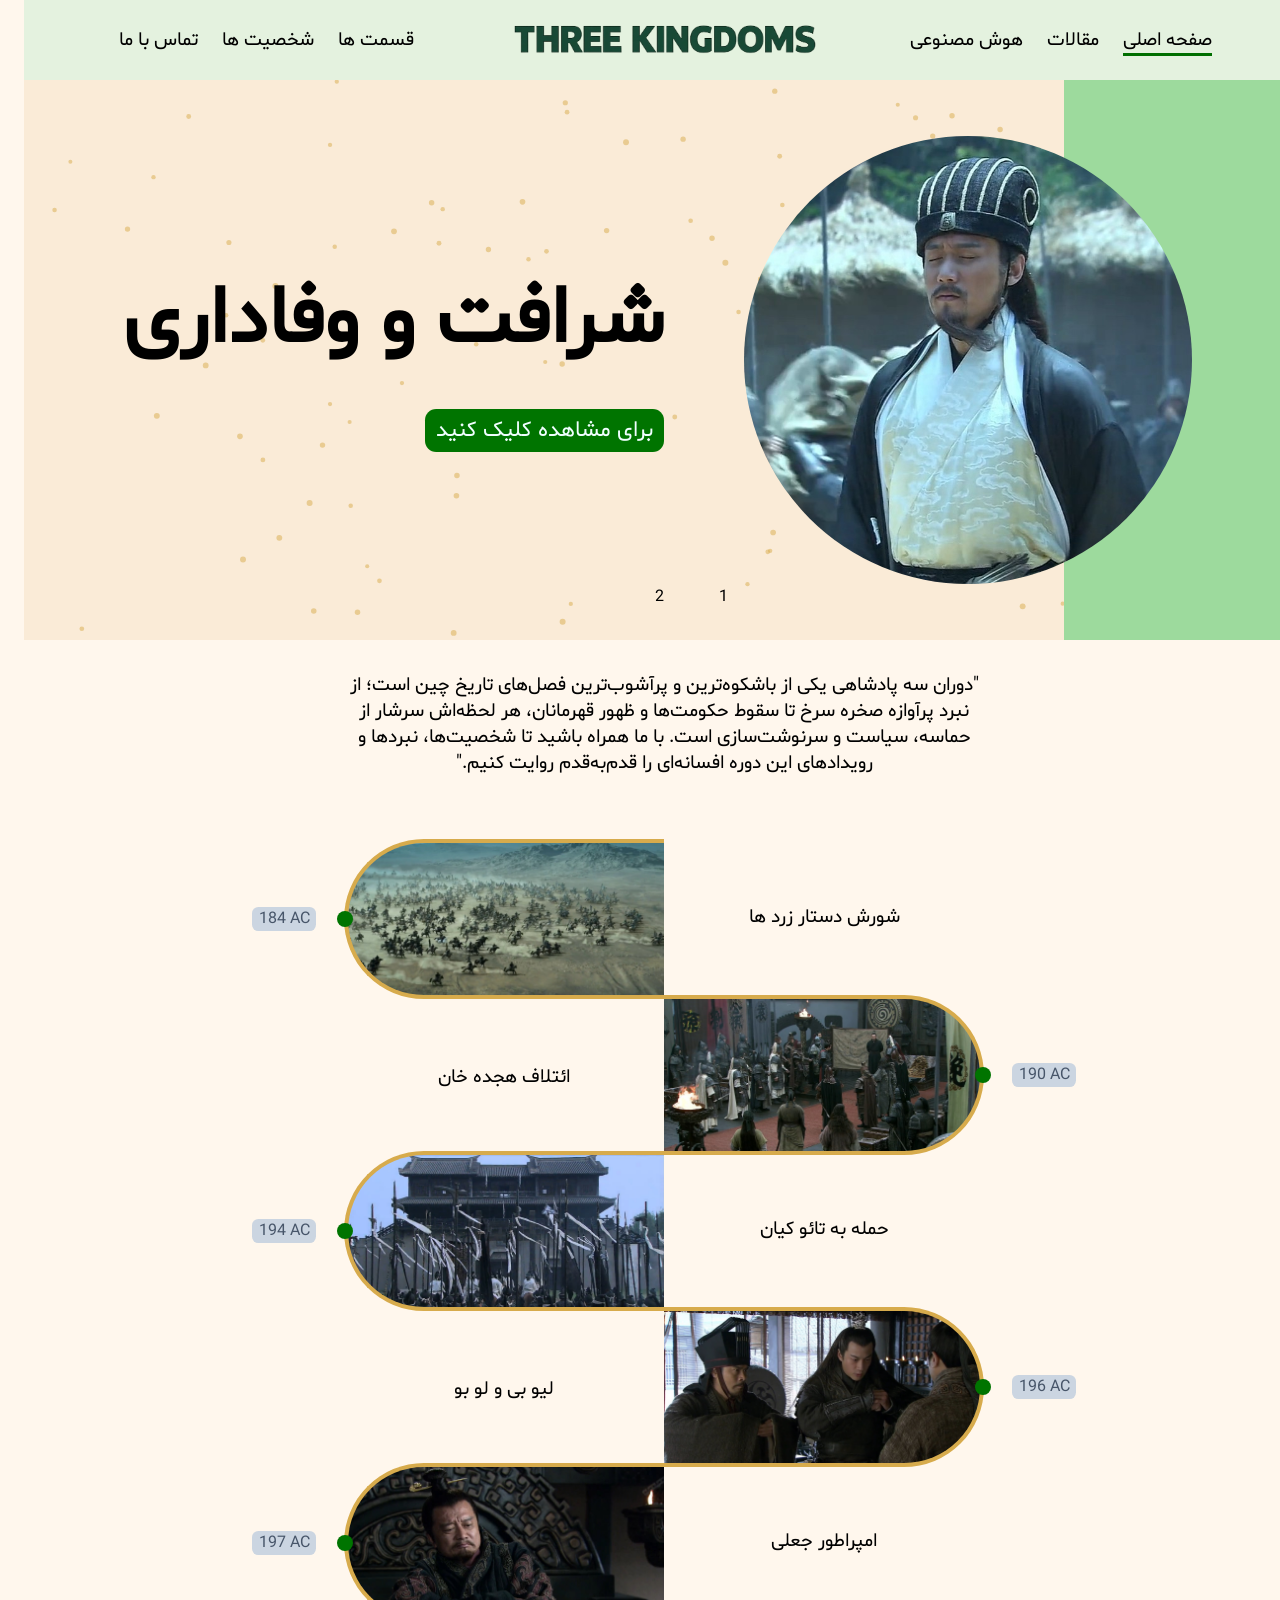
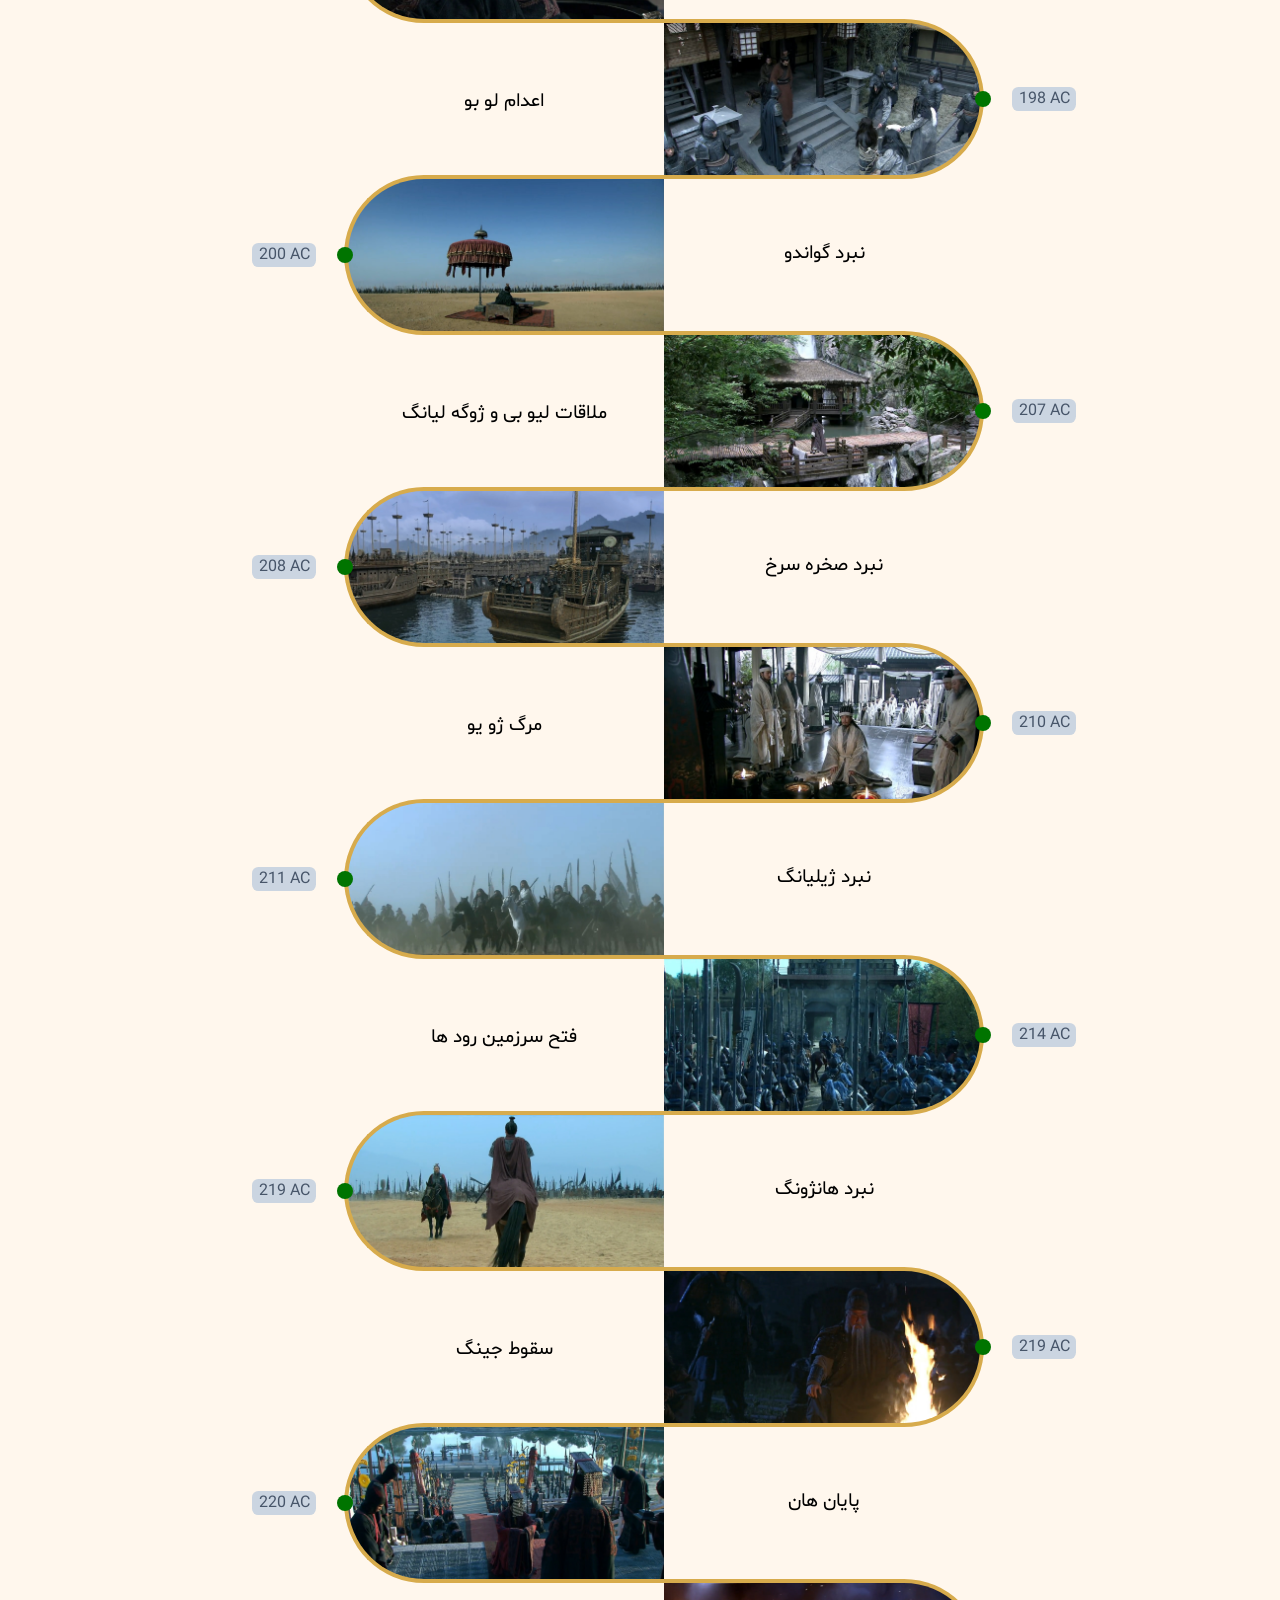
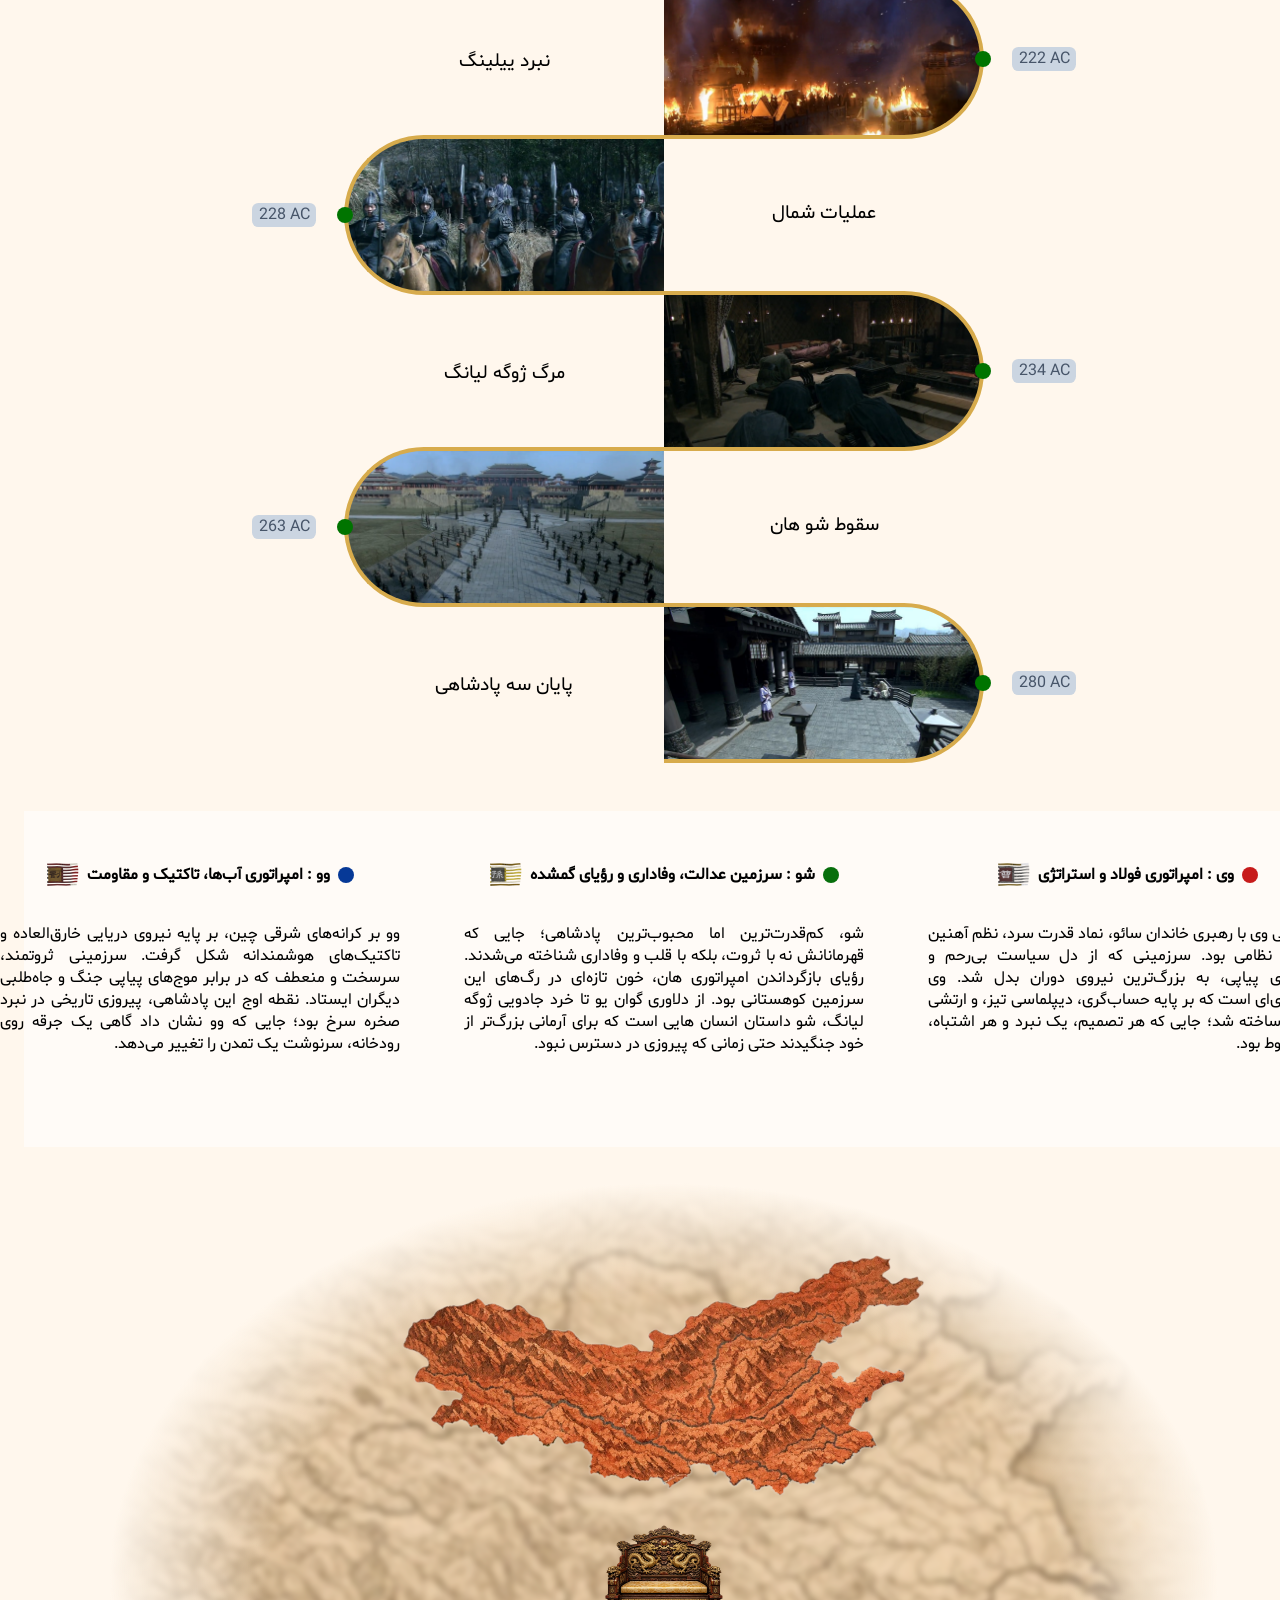
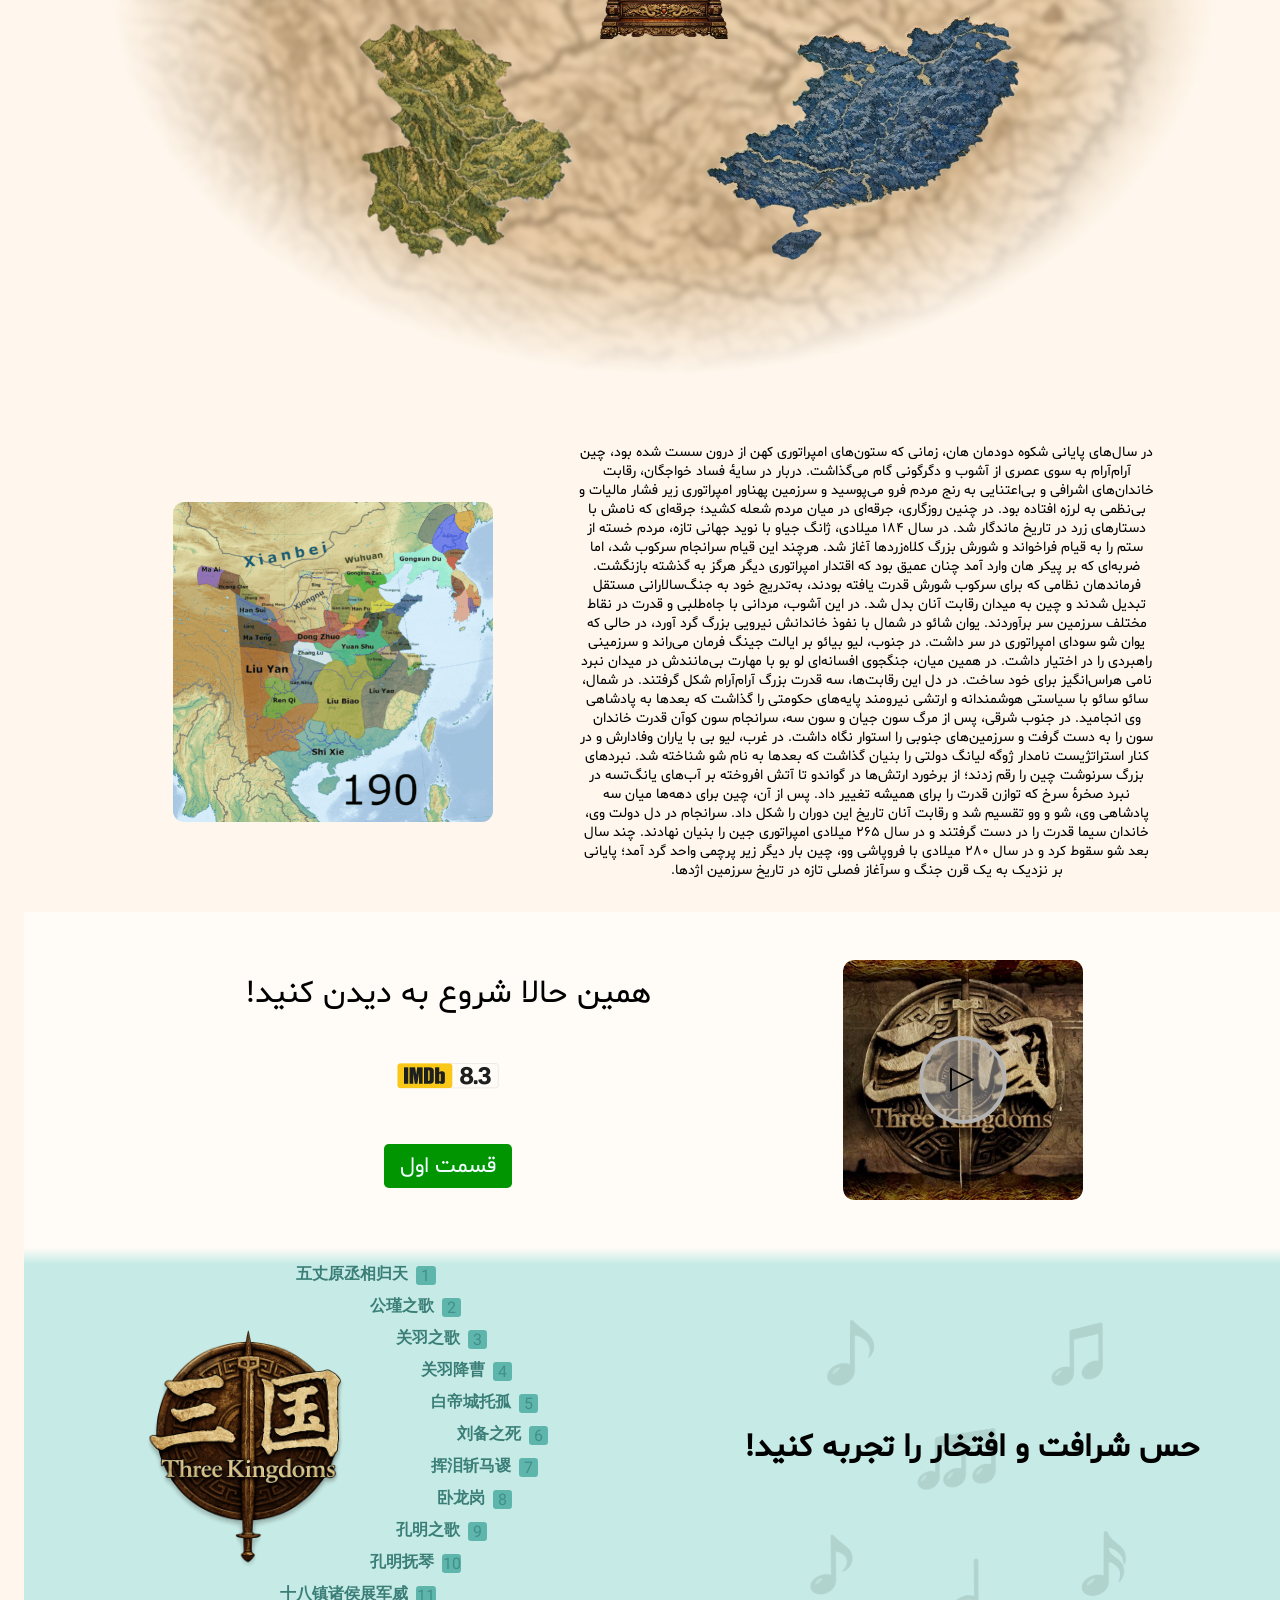
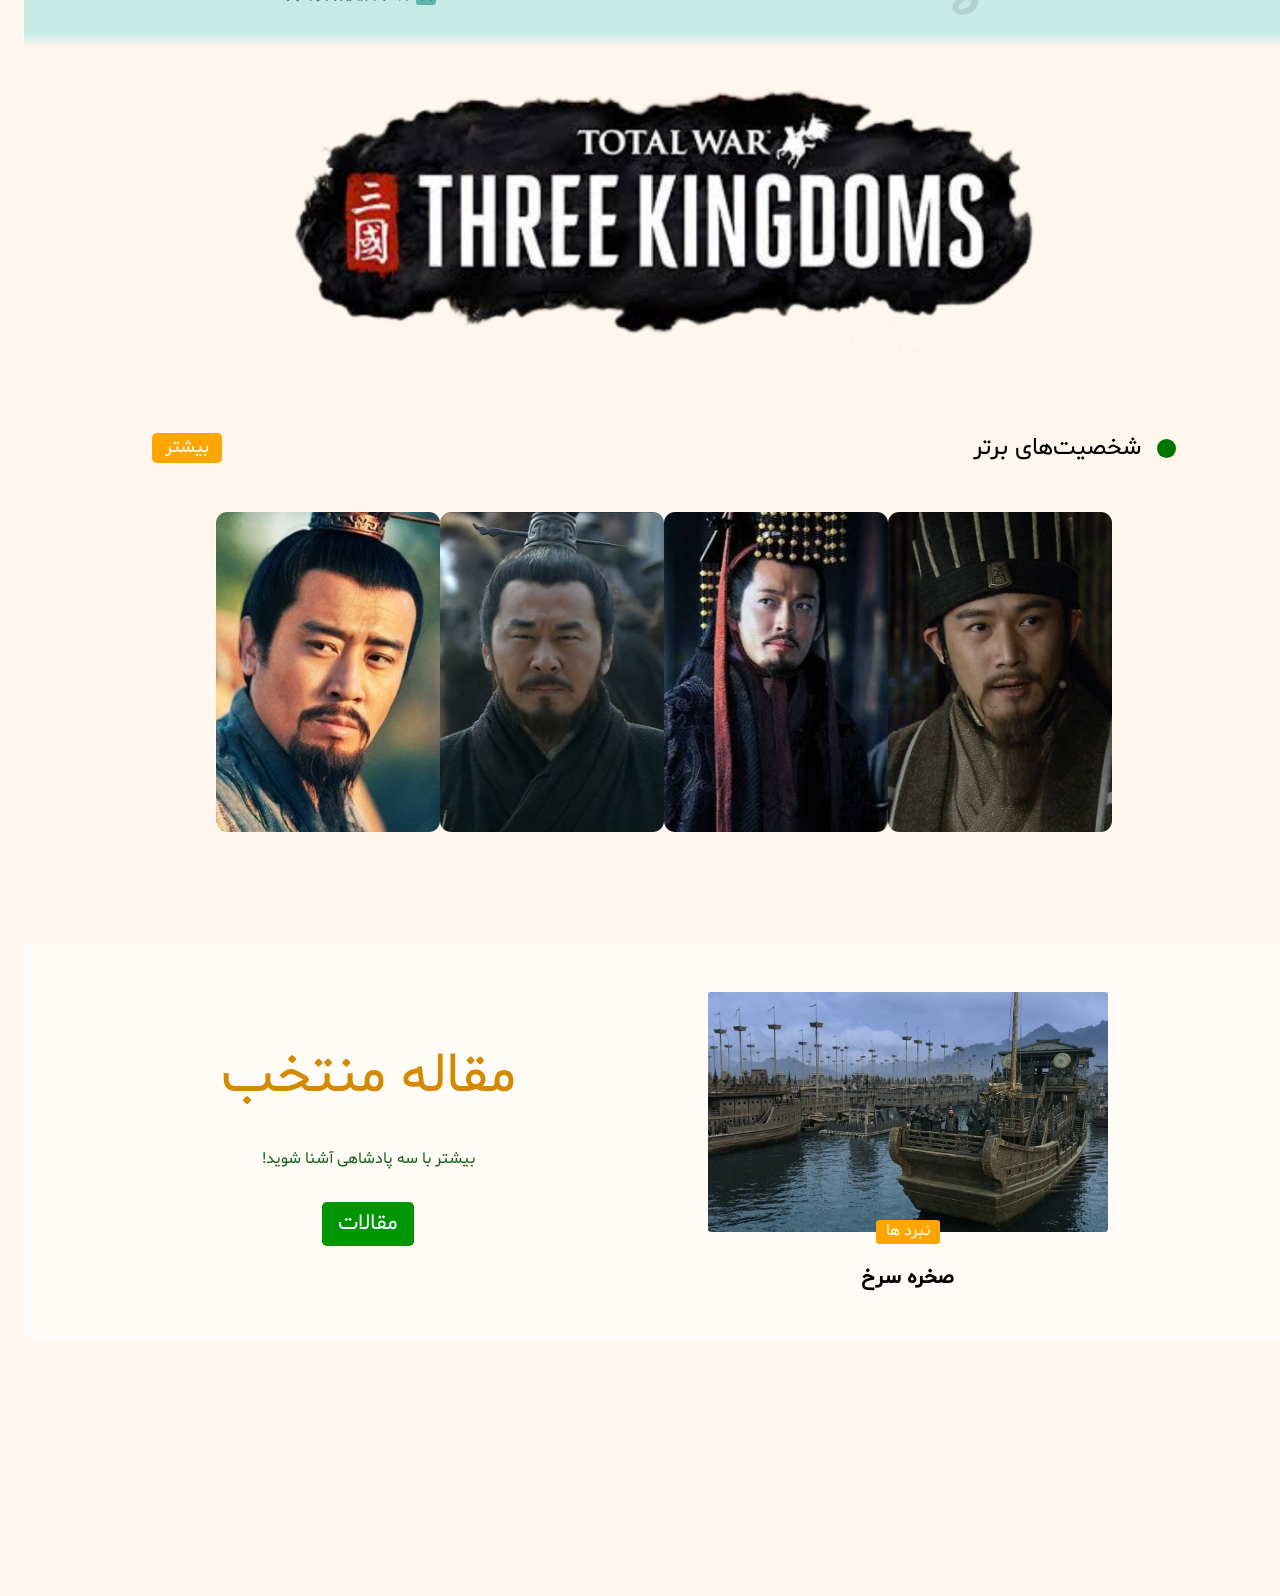
==== commit f47399c4: "Update index.html" ====
--- a/temp/index.html
+++ b/temp/index.html
@@ -600,7 +600,7 @@
           <div class="p-ex"></div>
           <div
             class="person-pic"
-            style="background-image: url(&quot;./pic/jp.jpg&quot;)"
+            style="background-image: url(&quot;../pic/jp.jpg&quot;)"
           ></div>
           <div class="person-hale"></div>
           <div class="person-enf">
